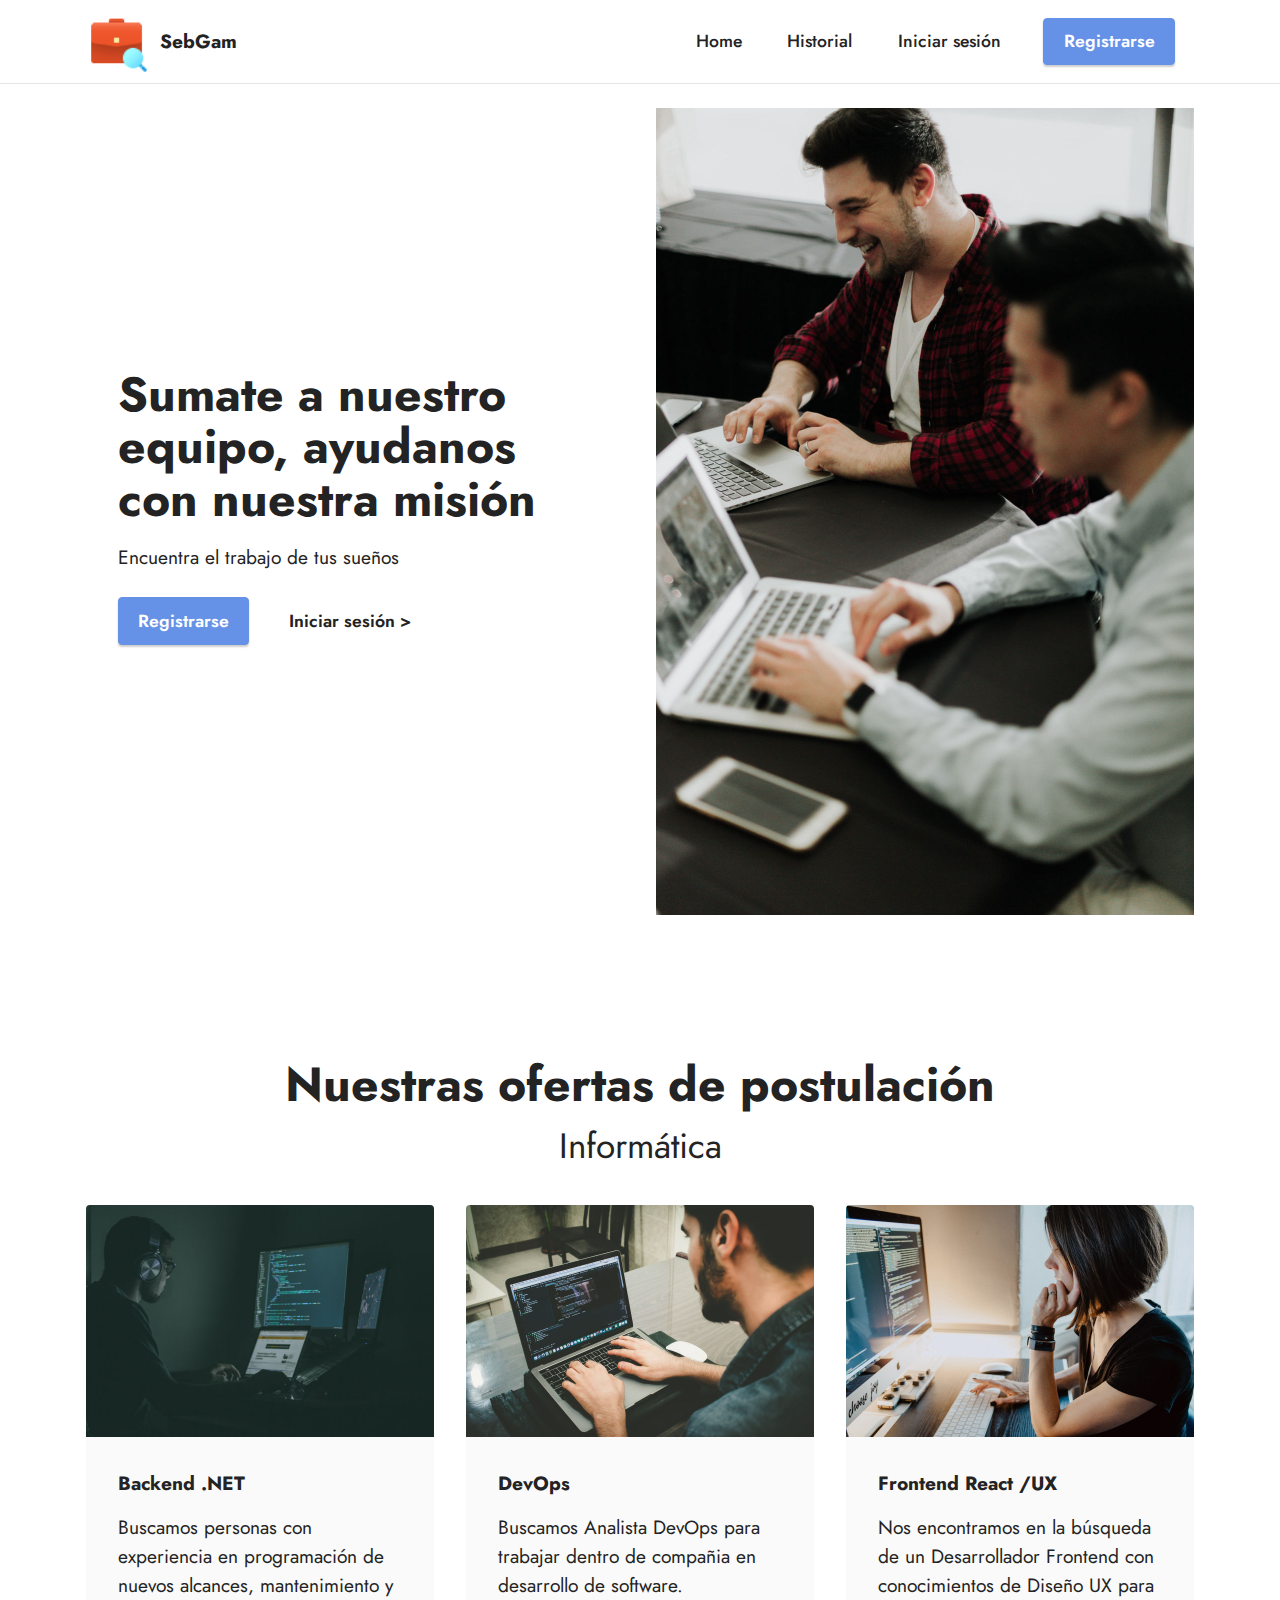
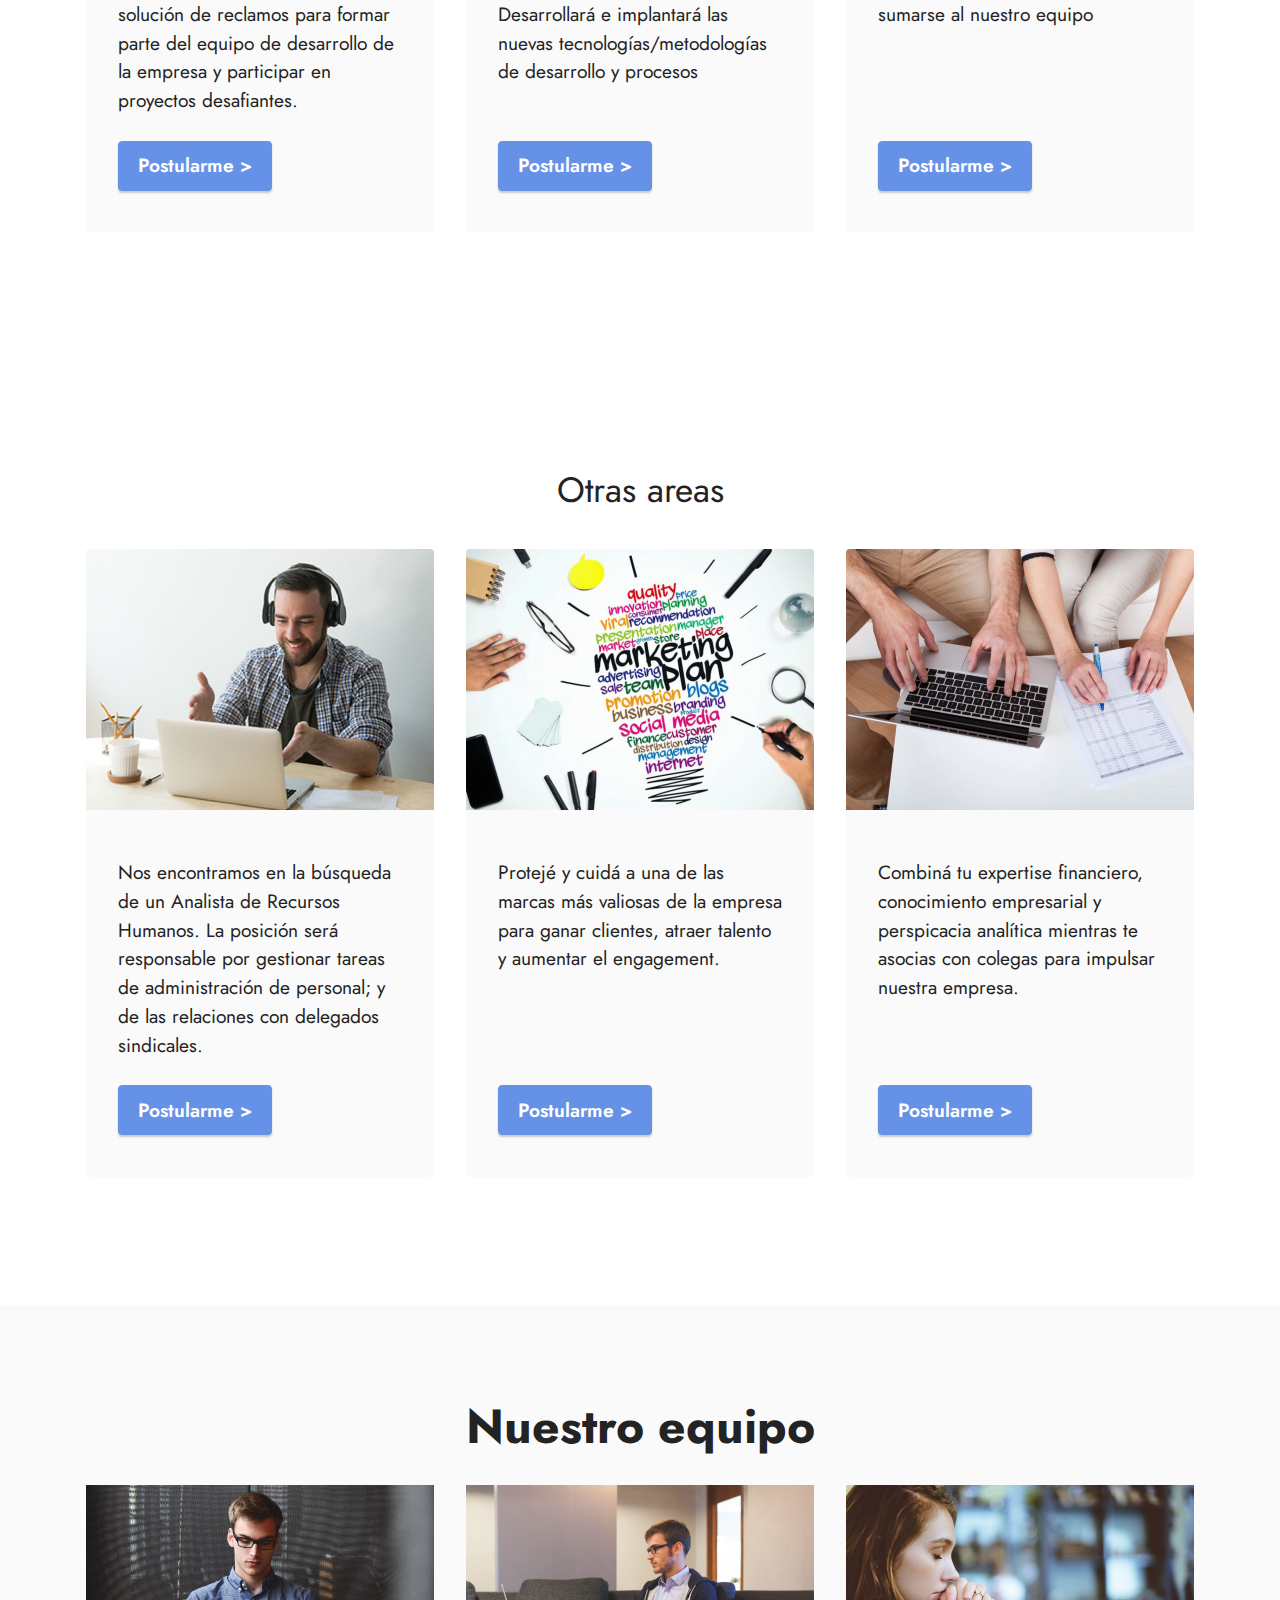
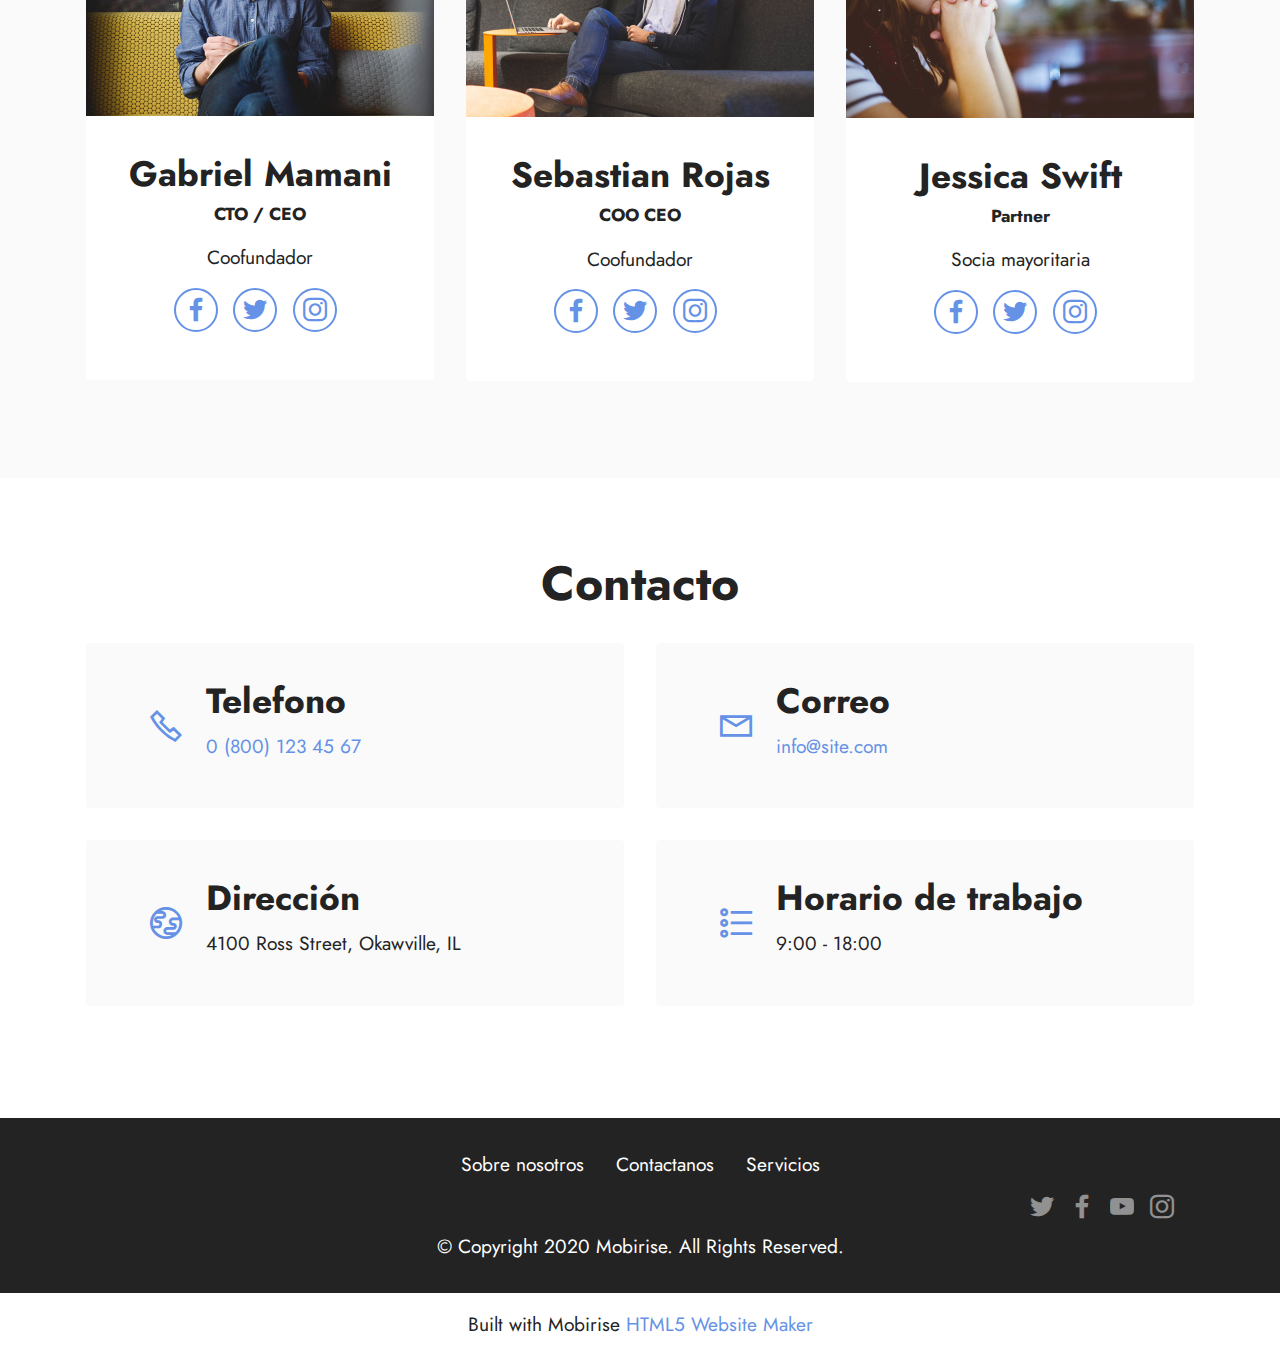
==== index.html @ 381cb48e "project finish" ====
<!DOCTYPE html>
<html>
  <head>
    <!-- Google tag (gtag.js) -->
    <script
      async
      src="https://www.googletagmanager.com/gtag/js?id=G-YE89L6E0DD"
    ></script>
    <script>
      window.dataLayer = window.dataLayer || [];
      function gtag() {
        dataLayer.push(arguments);
      }
      gtag("js", new Date());

      gtag("config", "G-YE89L6E0DD");
    </script>
    <!-- Site made with Mobirise Website Builder v5.6.13, https://mobirise.com -->
    <meta charset="UTF-8" />
    <meta http-equiv="X-UA-Compatible" content="IE=edge" />
    <meta name="generator" content="Mobirise v5.6.13, mobirise.com" />
    <meta name="twitter:card" content="summary_large_image" />
    <meta name="twitter:image:src" content="" />
    <meta property="og:image" content="" />
    <meta name="twitter:title" content="Home" />
    <meta
      name="viewport"
      content="width=device-width, initial-scale=1, minimum-scale=1"
    />
    <link
      rel="shortcut icon"
      href="assets/images/icons8-job-seeker-48-48x48.png"
      type="image/x-icon"
    />
    <meta name="description" content="" />

    <title>Home</title>
    <link
      rel="stylesheet"
      href="assets/web/assets/mobirise-icons2/mobirise2.css"
    />
    <link rel="stylesheet" href="assets/bootstrap/css/bootstrap.min.css" />
    <link rel="stylesheet" href="assets/bootstrap/css/bootstrap-grid.min.css" />
    <link
      rel="stylesheet"
      href="assets/bootstrap/css/bootstrap-reboot.min.css"
    />
    <link rel="stylesheet" href="assets/dropdown/css/style.css" />
    <link rel="stylesheet" href="assets/socicon/css/styles.css" />
    <link rel="stylesheet" href="assets/theme/css/style.css" />
    <link
      rel="preload"
      href="https://fonts.googleapis.com/css?family=Jost:100,200,300,400,500,600,700,800,900,100i,200i,300i,400i,500i,600i,700i,800i,900i&display=swap"
      as="style"
      onload="this.onload=null;this.rel='stylesheet'"
    />
    <noscript
      ><link
        rel="stylesheet"
        href="https://fonts.googleapis.com/css?family=Jost:100,200,300,400,500,600,700,800,900,100i,200i,300i,400i,500i,600i,700i,800i,900i&display=swap"
    /></noscript>
    <link
      rel="preload"
      as="style"
      href="assets/mobirise/css/mbr-additional.css"
    />
    <link
      rel="stylesheet"
      href="assets/mobirise/css/mbr-additional.css"
      type="text/css"
    />
  </head>
  <body>
    <section
      data-bs-version="5.1"
      class="menu cid-s48OLK6784"
      once="menu"
      id="menu1-h"
    >
      <nav class="navbar navbar-dropdown navbar-fixed-top navbar-expand-lg">
        <div class="container">
          <div class="navbar-brand">
            <span class="navbar-logo">
              <a href="index.html">
                <img
                  src="assets/images/icons8-job-seeker-48-48x48.png"
                  alt="Mobirise Website Builder"
                  style="height: 3.8rem"
                />
              </a>
            </span>
            <span class="navbar-caption-wrap"
              ><a class="navbar-caption text-black display-7" href="index.html"
                >SebGam</a
              ></span
            >
          </div>
          <button
            class="navbar-toggler"
            type="button"
            data-toggle="collapse"
            data-bs-toggle="collapse"
            data-target="#navbarSupportedContent"
            data-bs-target="#navbarSupportedContent"
            aria-controls="navbarNavAltMarkup"
            aria-expanded="false"
            aria-label="Toggle navigation"
          >
            <div class="hamburger">
              <span></span>
              <span></span>
              <span></span>
              <span></span>
            </div>
          </button>
          <div class="collapse navbar-collapse" id="navbarSupportedContent">
            <ul class="navbar-nav nav-dropdown" data-app-modern-menu="true">
              <li class="nav-item">
                <a
                  class="nav-link link text-black text-primary display-4"
                  href="index.html"
                  >Home</a
                >
              </li>
              <li class="nav-item">
                <a
                  class="nav-link link text-black text-primary display-4"
                  href="historial.html"
                  >Historial</a
                >
              </li>
              <li class="nav-item">
                <a
                  class="nav-link link text-black text-primary display-4"
                  href="inicio-sesion.html"
                  >Iniciar sesión</a
                >
              </li>
            </ul>

            <div class="navbar-buttons mbr-section-btn">
              <a class="btn btn-primary display-4" href="registro.html"
                >Registrarse</a
              >
            </div>
          </div>
        </div>
      </nav>
    </section>

    <section
      data-bs-version="5.1"
      class="header14 cid-tm3xPAvwXC mbr-fullscreen"
      id="header14-l"
    >
      <div class="container">
        <div class="row justify-content-center align-items-center">
          <div class="col-12 col-md-6 image-wrapper">
            <img
              src="assets/images/priscilla-du-preez-njirplnvra8-unsplash-1076x1614.jpg"
              alt="Mobirise Website Builder"
            />
          </div>
          <div class="col-12 col-md">
            <div class="text-wrapper">
              <h1 class="mbr-section-title mbr-fonts-style mb-3 display-2">
                <strong>Sumate a nuestro equipo,&nbsp;</strong
                ><strong>ayudanos con nuestra misión</strong>
              </h1>
              <p class="mbr-text mbr-fonts-style display-7">
                Encuentra el trabajo de tus sueños
              </p>
              <div class="mbr-section-btn mt-3">
                <a class="btn btn-primary display-4" href="registro.html"
                  >Registrarse</a
                >
                <a
                  class="btn btn-black-outline display-4"
                  href="inicio-sesion.html"
                  >Iniciar sesión &gt;</a
                >
              </div>
            </div>
          </div>
        </div>
      </div>
    </section>

    <section
      data-bs-version="5.1"
      class="features3 cid-tm3zuouBju"
      id="features3-m"
    >
      <div class="container">
        <div class="mbr-section-head">
          <h4
            class="mbr-section-title mbr-fonts-style align-center mb-0 display-2"
          >
            <strong>Nuestras ofertas de postulación</strong>
          </h4>
          <h5
            class="mbr-section-subtitle mbr-fonts-style align-center mb-0 mt-2 display-5"
          >
            Informática
          </h5>
        </div>
        <div class="row mt-4">
          <div class="item features-image сol-12 col-md-6 col-lg-4">
            <div class="item-wrapper">
              <div class="item-img">
                <img
                  src="assets/images/jefferson-santos-9socnyqmkzi-unsplash-696x464.jpg"
                  alt="Mobirise Website Builder"
                />
              </div>
              <div class="item-content">
                <h5 class="item-title mbr-fonts-style display-7">
                  <strong>Backend .NET</strong>
                </h5>

                <p class="mbr-text mbr-fonts-style mt-3 display-7">
                  Buscamos personas con experiencia en programación de nuevos
                  alcances, mantenimiento y solución de reclamos para formar
                  parte del equipo de desarrollo de la empresa y participar en
                  proyectos desafiantes.
                </p>
              </div>
              <div class="mbr-section-btn item-footer mt-2">
                <a
                  href="postulacion.html"
                  class="btn btn-primary item-btn display-7"
                  target="_blank"
                  >Postularme &gt;</a
                >
              </div>
            </div>
          </div>
          <div class="item features-image сol-12 col-md-6 col-lg-4">
            <div class="item-wrapper">
              <div class="item-img">
                <img
                  src="assets/images/danial-igdery-fchlyvr5gji-unsplash-696x464.jpg"
                  alt="Mobirise Website Builder"
                />
              </div>
              <div class="item-content">
                <h5 class="item-title mbr-fonts-style display-7">
                  <strong>DevOps</strong>
                </h5>

                <p class="mbr-text mbr-fonts-style mt-3 display-7">
                  Buscamos Analista DevOps para trabajar dentro de compañia en
                  desarrollo de software.<br />Desarrollará e implantará las
                  nuevas tecnologías/metodologías de desarrollo y procesos<br />
                </p>
              </div>
              <div class="mbr-section-btn item-footer mt-2">
                <a
                  href="postulacion.html"
                  class="btn btn-primary item-btn display-7"
                  target="_blank"
                  >Postularme &gt;</a
                >
              </div>
            </div>
          </div>
          <div class="item features-image сol-12 col-md-6 col-lg-4">
            <div class="item-wrapper">
              <div class="item-img">
                <img
                  src="assets/images/kelly-sikkema-yk0hpwwdj1i-unsplash-696x464.jpg"
                  alt="Mobirise Website Builder"
                />
              </div>
              <div class="item-content">
                <h5 class="item-title mbr-fonts-style display-7">
                  <strong>Frontend React /UX</strong>
                </h5>

                <p class="mbr-text mbr-fonts-style mt-3 display-7">
                  Nos encontramos en la búsqueda de un Desarrollador Frontend
                  con conocimientos de Diseño UX para sumarse al nuestro
                  equipo&nbsp;<br />
                </p>
              </div>
              <div class="mbr-section-btn item-footer mt-2">
                <a
                  href="postulacion.html"
                  class="btn btn-primary item-btn display-7"
                  target="_blank"
                  >Postularme &gt;</a
                >
              </div>
            </div>
          </div>
        </div>
      </div>
    </section>

    <section
      data-bs-version="5.1"
      class="features3 cid-tm3G116NpA"
      id="features3-n"
    >
      <div class="container">
        <div class="mbr-section-head">
          <h5
            class="mbr-section-subtitle mbr-fonts-style align-center mb-0 mt-2 display-5"
          >
            Otras areas
          </h5>
        </div>
        <div class="row mt-4">
          <div class="item features-image сol-12 col-md-6 col-lg-4">
            <div class="item-wrapper">
              <div class="item-img">
                <img
                  src="assets/images/mesa-de-trabajo-7-copia-100-696x522.jpg"
                  alt="Mobirise Website Builder"
                />
              </div>
              <div class="item-content">
                <p class="mbr-text mbr-fonts-style mt-3 display-7">
                  Nos encontramos en la búsqueda de un Analista de Recursos
                  Humanos. La posición será responsable por gestionar tareas de
                  administración de personal; y de las relaciones con delegados
                  sindicales.
                </p>
              </div>
              <div class="mbr-section-btn item-footer mt-2">
                <a
                  href="postulacion.html"
                  class="btn btn-primary item-btn display-7"
                  target="_blank"
                  >Postularme &gt;</a
                >
              </div>
            </div>
          </div>
          <div class="item features-image сol-12 col-md-6 col-lg-4">
            <div class="item-wrapper">
              <div class="item-img">
                <img
                  src="assets/images/marketing-plan-1-3-1-1-1-696x522.jpg"
                  alt="Mobirise Website Builder"
                />
              </div>
              <div class="item-content">
                <p class="mbr-text mbr-fonts-style mt-3 display-7">
                  Protejé y cuidá a una de las marcas más valiosas de la empresa
                  para ganar clientes, atraer talento y aumentar el engagement.
                </p>
              </div>
              <div class="mbr-section-btn item-footer mt-2">
                <a
                  href="postulacion.html"
                  class="btn btn-primary item-btn display-7"
                  target="_blank"
                  >Postularme &gt;</a
                >
              </div>
            </div>
          </div>
          <div class="item features-image сol-12 col-md-6 col-lg-4">
            <div class="item-wrapper">
              <div class="item-img">
                <img
                  src="assets/images/coupletaxes-43-1-696x522.jpg"
                  alt="Mobirise Website Builder"
                />
              </div>
              <div class="item-content">
                <p class="mbr-text mbr-fonts-style mt-3 display-7">
                  Combiná tu expertise financiero, conocimiento empresarial y
                  perspicacia analítica mientras te asocias con colegas para
                  impulsar nuestra empresa.<br />
                </p>
              </div>
              <div class="mbr-section-btn item-footer mt-2">
                <a
                  href="postulacion.html"
                  class="btn btn-primary item-btn display-7"
                  target="_blank"
                  >Postularme &gt;</a
                >
              </div>
            </div>
          </div>
        </div>
      </div>
    </section>

    <section data-bs-version="5.1" class="team1 cid-tm41ywphoD" id="team1-1d">
      <div class="container">
        <div class="row justify-content-center">
          <div class="col-12">
            <h3
              class="mbr-section-title mbr-fonts-style align-center mb-4 display-2"
            >
              <strong>Nuestro equipo</strong>
            </h3>
          </div>
          <div class="col-sm-6 col-lg-4">
            <div class="card-wrap">
              <div class="image-wrap">
                <img
                  src="assets/images/mbr-696x461.jpg"
                  alt="Mobirise Website Builder"
                />
              </div>
              <div class="content-wrap">
                <h5
                  class="mbr-section-title card-title mbr-fonts-style align-center m-0 display-5"
                >
                  <strong>Gabriel Mamani</strong>
                </h5>
                <h6
                  class="mbr-role mbr-fonts-style align-center mb-3 display-4"
                >
                  <strong>CTO / CEO</strong>
                </h6>
                <p class="card-text mbr-fonts-style align-center display-7">
                  Coofundador
                </p>
                <div class="social-row display-7">
                  <div class="soc-item">
                    <a
                      href="https://www.facebook.com/Mobirise/"
                      target="_blank"
                    >
                      <span
                        class="mbr-iconfont socicon socicon-facebook"
                      ></span>
                    </a>
                  </div>
                  <div class="soc-item">
                    <a href="https://twitter.com/mobirise" target="_blank">
                      <span class="mbr-iconfont socicon socicon-twitter"></span>
                    </a>
                  </div>
                  <div class="soc-item">
                    <a href="https://instagram.com/mobirise" target="_blank">
                      <span
                        class="mbr-iconfont socicon socicon-instagram"
                      ></span>
                    </a>
                  </div>
                </div>
              </div>
            </div>
          </div>

          <div class="col-sm-6 col-lg-4">
            <div class="card-wrap">
              <div class="image-wrap">
                <img
                  src="assets/images/mbr-696x464.jpg"
                  alt="Mobirise Website Builder"
                />
              </div>
              <div class="content-wrap">
                <h5
                  class="mbr-section-title card-title mbr-fonts-style align-center m-0 display-5"
                >
                  <strong>Sebastian Rojas</strong>
                </h5>
                <h6
                  class="mbr-role mbr-fonts-style align-center mb-3 display-4"
                >
                  <strong>COO CEO</strong>
                </h6>
                <p class="card-text mbr-fonts-style align-center display-7">
                  Coofundador
                </p>
                <div class="social-row display-7">
                  <div class="soc-item">
                    <a
                      href="https://www.facebook.com/Mobirise/"
                      target="_blank"
                    >
                      <span
                        class="mbr-iconfont socicon socicon-facebook"
                      ></span>
                    </a>
                  </div>
                  <div class="soc-item">
                    <a href="https://twitter.com/mobirise" target="_blank">
                      <span class="mbr-iconfont socicon socicon-twitter"></span>
                    </a>
                  </div>
                  <div class="soc-item">
                    <a href="https://instagram.com/mobirise" target="_blank">
                      <span
                        class="mbr-iconfont socicon socicon-instagram"
                      ></span>
                    </a>
                  </div>
                </div>
              </div>
            </div>
          </div>

          <div class="col-sm-6 col-lg-4">
            <div class="card-wrap">
              <div class="image-wrap">
                <img
                  src="assets/images/mbr-696x465.jpg"
                  alt="Mobirise Website Builder"
                />
              </div>
              <div class="content-wrap">
                <h5
                  class="mbr-section-title card-title mbr-fonts-style align-center m-0 display-5"
                >
                  <strong>Jessica Swift</strong>
                </h5>
                <h6
                  class="mbr-role mbr-fonts-style align-center mb-3 display-4"
                >
                  <strong>Partner</strong>
                </h6>
                <p class="card-text mbr-fonts-style align-center display-7">
                  Socia mayoritaria
                </p>
                <div class="social-row display-7">
                  <div class="soc-item">
                    <a
                      href="https://www.facebook.com/Mobirise/"
                      target="_blank"
                    >
                      <span
                        class="mbr-iconfont socicon socicon-facebook"
                      ></span>
                    </a>
                  </div>
                  <div class="soc-item">
                    <a href="https://twitter.com/mobirise" target="_blank">
                      <span class="mbr-iconfont socicon socicon-twitter"></span>
                    </a>
                  </div>
                  <div class="soc-item">
                    <a href="https://instagram.com/mobirise" target="_blank">
                      <span
                        class="mbr-iconfont socicon socicon-instagram"
                      ></span>
                    </a>
                  </div>
                </div>
              </div>
            </div>
          </div>
        </div>
      </div>
    </section>

    <section
      data-bs-version="5.1"
      class="contacts2 cid-tm41tAXv04"
      id="contacts2-1c"
    >
      <!---->

      <div class="container">
        <div class="mbr-section-head">
          <h3
            class="mbr-section-title mbr-fonts-style align-center mb-0 display-2"
          >
            <strong>Contacto</strong>
          </h3>
        </div>
        <div class="row justify-content-center mt-4">
          <div class="card col-12 col-md-6">
            <div class="card-wrapper">
              <div class="image-wrapper">
                <span class="mbr-iconfont mobi-mbri-phone mobi-mbri"></span>
              </div>
              <div class="text-wrapper">
                <h6 class="card-title mbr-fonts-style mb-1 display-5">
                  <strong>Telefono</strong>
                </h6>
                <p class="mbr-text mbr-fonts-style display-7">
                  <a href="tel:+12345678910" class="text-primary"
                    >0 (800) 123 45 67</a
                  >
                </p>
              </div>
            </div>
          </div>
          <div class="card col-12 col-md-6">
            <div class="card-wrapper">
              <div class="image-wrapper">
                <span class="mbr-iconfont mobi-mbri-letter mobi-mbri"></span>
              </div>
              <div class="text-wrapper">
                <h6 class="card-title mbr-fonts-style mb-1 display-5">
                  <strong>Correo</strong>
                </h6>
                <p class="mbr-text mbr-fonts-style display-7">
                  <a href="mailto:info@site.com" class="text-primary"
                    >info@site.com</a
                  >
                </p>
              </div>
            </div>
          </div>
          <div class="card col-12 col-md-6">
            <div class="card-wrapper">
              <div class="image-wrapper">
                <span class="mbr-iconfont mobi-mbri-globe mobi-mbri"></span>
              </div>
              <div class="text-wrapper">
                <h6 class="card-title mbr-fonts-style mb-1 display-5">
                  <strong>Dirección</strong>
                </h6>
                <p class="mbr-text mbr-fonts-style display-7">
                  4100 Ross Street, Okawville, IL
                </p>
              </div>
            </div>
          </div>
          <div class="card col-12 col-md-6">
            <div class="card-wrapper">
              <div class="image-wrapper">
                <span
                  class="mbr-iconfont mobi-mbri-bulleted-list mobi-mbri"
                ></span>
              </div>
              <div class="text-wrapper">
                <h6 class="card-title mbr-fonts-style mb-1 display-5">
                  <strong>Horario de trabajo</strong>
                </h6>
                <p class="mbr-text mbr-fonts-style display-7">9:00 - 18:00</p>
              </div>
            </div>
          </div>
        </div>
      </div>
    </section>

    <section
      data-bs-version="5.1"
      class="footer3 cid-s48P1Icc8J"
      once="footers"
      id="footer3-i"
    >
      <div class="container">
        <div class="media-container-row align-center mbr-white">
          <div class="row row-links">
            <ul class="foot-menu">
              <li class="foot-menu-item mbr-fonts-style display-7">
                Sobre nosotros
              </li>
              <li class="foot-menu-item mbr-fonts-style display-7">
                Contactanos
              </li>
              <li class="foot-menu-item mbr-fonts-style display-7">
                Servicios
              </li>
            </ul>
          </div>
          <div class="row social-row">
            <div class="social-list align-right pb-2">
              <div class="soc-item">
                <a href="https://twitter.com/mobirise" target="_blank">
                  <span
                    class="socicon-twitter socicon mbr-iconfont mbr-iconfont-social"
                  ></span>
                </a>
              </div>
              <div class="soc-item">
                <a
                  href="https://www.facebook.com/pages/Mobirise/1616226671953247"
                  target="_blank"
                >
                  <span
                    class="socicon-facebook socicon mbr-iconfont mbr-iconfont-social"
                  ></span>
                </a>
              </div>
              <div class="soc-item">
                <a href="https://www.youtube.com/c/mobirise" target="_blank">
                  <span
                    class="socicon-youtube socicon mbr-iconfont mbr-iconfont-social"
                  ></span>
                </a>
              </div>
              <div class="soc-item">
                <a href="https://instagram.com/mobirise" target="_blank">
                  <span
                    class="mbr-iconfont mbr-iconfont-social socicon-instagram socicon"
                  ></span>
                </a>
              </div>
            </div>
          </div>
          <div class="row row-copirayt">
            <p
              class="mbr-text mb-0 mbr-fonts-style mbr-white align-center display-7"
            >
              © Copyright 2020 Mobirise. All Rights Reserved.
            </p>
          </div>
        </div>
      </div>
    </section>
    <section
      class="display-7"
      style="
        padding: 0;
        align-items: center;
        justify-content: center;
        flex-wrap: wrap;
        align-content: center;
        display: flex;
        position: relative;
        height: 4rem;
      "
    >
      <a
        href="https://mobiri.se/2899350"
        style="
          flex: 1 1;
          height: 4rem;
          position: absolute;
          width: 100%;
          z-index: 1;
        "
        ><img
          alt=""
          style="height: 4rem"
          src="[data-uri]"
      /></a>
      <p style="margin: 0; text-align: center" class="display-7">
        Built with Mobirise &#8204;
      </p>
      <a style="z-index: 1" href="https://mobirise.com/html-builder.html"
        >HTML5 Website Maker</a
      >
    </section>
    <script src="assets/bootstrap/js/bootstrap.bundle.min.js"></script>
    <script src="assets/smoothscroll/smooth-scroll.js"></script>
    <script src="assets/ytplayer/index.js"></script>
    <script src="assets/dropdown/js/navbar-dropdown.js"></script>
    <script src="assets/theme/js/script.js"></script>
  </body>
</html>
---- assets/web/assets/mobirise-icons2/mobirise2.css ----
@font-face {
  font-family: 'Moririse2';
  font-display: swap;
  src:  url('mobirise2.eot?f2bix4');
  src:  url('mobirise2.eot?f2bix4#iefix') format('embedded-opentype'),
    url('mobirise2.ttf?f2bix4') format('truetype'),
    url('mobirise2.woff?f2bix4') format('woff'),
    url('mobirise2.svg?f2bix4#mobirise2') format('svg');
  font-weight: normal;
  font-style: normal;
}

[class^="mobi-"], [class*=" mobi-"] {
  /* use !important to prevent issues with browser extensions that change fonts */
  font-family: 'Moririse2' !important;
  speak: none;
  font-style: normal;
  font-weight: normal;
  font-variant: normal;
  text-transform: none;
  line-height: 1;

  /* Better Font Rendering =========== */
  -webkit-font-smoothing: antialiased;
  -moz-osx-font-smoothing: grayscale;
}

.mobi-mbri-add-submenu:before {
  content: "\e900";
}
.mobi-mbri-alert:before {
  content: "\e901";
}
.mobi-mbri-align-center:before {
  content: "\e902";
}
.mobi-mbri-align-justify:before {
  content: "\e903";
}
.mobi-mbri-align-left:before {
  content: "\e904";
}
.mobi-mbri-align-right:before {
  content: "\e905";
}
.mobi-mbri-android:before {
  content: "\e906";
}
.mobi-mbri-apple:before {
  content: "\e907";
}
.mobi-mbri-arrow-down:before {
  content: "\e908";
}
.mobi-mbri-arrow-next:before {
  content: "\e909";
}
.mobi-mbri-arrow-prev:before {
  content: "\e90a";
}
.mobi-mbri-arrow-up:before {
  content: "\e90b";
}
.mobi-mbri-bold:before {
  content: "\e90c";
}
.mobi-mbri-bookmark:before {
  content: "\e90d";
}
.mobi-mbri-bootstrap:before {
  content: "\e90e";
}
.mobi-mbri-briefcase:before {
  content: "\e90f";
}
.mobi-mbri-browse:before {
  content: "\e910";
}
.mobi-mbri-bulleted-list:before {
  content: "\e911";
}
.mobi-mbri-calendar:before {
  content: "\e912";
}
.mobi-mbri-camera:before {
  content: "\e913";
}
.mobi-mbri-cart-add:before {
  content: "\e914";
}
.mobi-mbri-cart-full:before {
  content: "\e915";
}
.mobi-mbri-cash:before {
  content: "\e916";
}
.mobi-mbri-change-style:before {
  content: "\e917";
}
.mobi-mbri-chat:before {
  content: "\e918";
}
.mobi-mbri-clock:before {
  content: "\e919";
}
.mobi-mbri-close:before {
  content: "\e91a";
}
.mobi-mbri-cloud:before {
  content: "\e91b";
}
.mobi-mbri-code:before {
  content: "\e91c";
}
.mobi-mbri-contact-form:before {
  content: "\e91d";
}
.mobi-mbri-credit-card:before {
  content: "\e91e";
}
.mobi-mbri-cursor-click:before {
  content: "\e91f";
}
.mobi-mbri-cust-feedback:before {
  content: "\e920";
}
.mobi-mbri-database:before {
  content: "\e921";
}
.mobi-mbri-delivery:before {
  content: "\e922";
}
.mobi-mbri-desktop:before {
  content: "\e923";
}
.mobi-mbri-devices:before {
  content: "\e924";
}
.mobi-mbri-down:before {
  content: "\e925";
}
.mobi-mbri-download-2:before {
  content: "\e926";
}
.mobi-mbri-download:before {
  content: "\e927";
}
.mobi-mbri-drag-n-drop-2:before {
  content: "\e928";
}
.mobi-mbri-drag-n-drop:before {
  content: "\e929";
}
.mobi-mbri-edit-2:before {
  content: "\e92a";
}
.mobi-mbri-edit:before {
  content: "\e92b";
}
.mobi-mbri-error:before {
  content: "\e92c";
}
.mobi-mbri-extension:before {
  content: "\e92d";
}
.mobi-mbri-features:before {
  content: "\e92e";
}
.mobi-mbri-file:before {
  content: "\e92f";
}
.mobi-mbri-flag:before {
  content: "\e930";
}
.mobi-mbri-folder:before {
  content: "\e931";
}
.mobi-mbri-gift:before {
  content: "\e932";
}
.mobi-mbri-github:before {
  content: "\e933";
}
.mobi-mbri-globe-2:before {
  content: "\e934";
}
.mobi-mbri-globe:before {
  content: "\e935";
}
.mobi-mbri-growing-chart:before {
  content: "\e936";
}
.mobi-mbri-hearth:before {
  content: "\e937";
}
.mobi-mbri-help:before {
  content: "\e938";
}
.mobi-mbri-home:before {
  content: "\e939";
}
.mobi-mbri-hot-cup:before {
  content: "\e93a";
}
.mobi-mbri-idea:before {
  content: "\e93b";
}
.mobi-mbri-image-gallery:before {
  content: "\e93c";
}
.mobi-mbri-image-slider:before {
  content: "\e93d";
}
.mobi-mbri-info:before {
  content: "\e93e";
}
.mobi-mbri-italic:before {
  content: "\e93f";
}
.mobi-mbri-key:before {
  content: "\e940";
}
.mobi-mbri-laptop:before {
  content: "\e941";
}
.mobi-mbri-layers:before {
  content: "\e942";
}
.mobi-mbri-left-right:before {
  content: "\e943";
}
.mobi-mbri-left:before {
  content: "\e944";
}
.mobi-mbri-letter:before {
  content: "\e945";
}
.mobi-mbri-like:before {
  content: "\e946";
}
.mobi-mbri-link:before {
  content: "\e947";
}
.mobi-mbri-lock:before {
  content: "\e948";
}
.mobi-mbri-login:before {
  content: "\e949";
}
.mobi-mbri-logout:before {
  content: "\e94a";
}
.mobi-mbri-magic-stick:before {
  content: "\e94b";
}
.mobi-mbri-map-pin:before {
  content: "\e94c";
}
.mobi-mbri-menu:before {
  content: "\e94d";
}
.mobi-mbri-mobile-2:before {
  content: "\e94e";
}
.mobi-mbri-mobile-horizontal:before {
  content: "\e94f";
}
.mobi-mbri-mobile:before {
  content: "\e950";
}
.mobi-mbri-mobirise:before {
  content: "\e951";
}
.mobi-mbri-more-horizontal:before {
  content: "\e952";
}
.mobi-mbri-more-vertical:before {
  content: "\e953";
}
.mobi-mbri-music:before {
  content: "\e954";
}
.mobi-mbri-new-file:before {
  content: "\e955";
}
.mobi-mbri-numbered-list:before {
  content: "\e956";
}
.mobi-mbri-opened-folder:before {
  content: "\e957";
}
.mobi-mbri-pages:before {
  content: "\e958";
}
.mobi-mbri-paper-plane:before {
  content: "\e959";
}
.mobi-mbri-paperclip:before {
  content: "\e95a";
}
.mobi-mbri-phone:before {
  content: "\e95b";
}
.mobi-mbri-photo:before {
  content: "\e95c";
}
.mobi-mbri-photos:before {
  content: "\e95d";
}
.mobi-mbri-pin:before {
  content: "\e95e";
}
.mobi-mbri-play:before {
  content: "\e95f";
}
.mobi-mbri-plus:before {
  content: "\e960";
}
.mobi-mbri-preview:before {
  content: "\e961";
}
.mobi-mbri-print:before {
  content: "\e962";
}
.mobi-mbri-protect:before {
  content: "\e963";
}
.mobi-mbri-question:before {
  content: "\e964";
}
.mobi-mbri-quote-left:before {
  content: "\e965";
}
.mobi-mbri-quote-right:before {
  content: "\e966";
}
.mobi-mbri-redo:before {
  content: "\e967";
}
.mobi-mbri-refresh:before {
  content: "\e968";
}
.mobi-mbri-responsive-2:before {
  content: "\e969";
}
.mobi-mbri-responsive:before {
  content: "\e96a";
}
.mobi-mbri-right:before {
  content: "\e96b";
}
.mobi-mbri-rocket:before {
  content: "\e96c";
}
.mobi-mbri-sad-face:before {
  content: "\e96d";
}
.mobi-mbri-sale:before {
  content: "\e96e";
}
.mobi-mbri-save:before {
  content: "\e96f";
}
.mobi-mbri-search:before {
  content: "\e970";
}
.mobi-mbri-setting-2:before {
  content: "\e971";
}
.mobi-mbri-setting-3:before {
  content: "\e972";
}
.mobi-mbri-setting:before {
  content: "\e973";
}
.mobi-mbri-share:before {
  content: "\e974";
}
.mobi-mbri-shopping-bag:before {
  content: "\e975";
}
.mobi-mbri-shopping-basket:before {
  content: "\e976";
}
.mobi-mbri-shopping-cart:before {
  content: "\e977";
}
.mobi-mbri-sites:before {
  content: "\e978";
}
.mobi-mbri-smile-face:before {
  content: "\e979";
}
.mobi-mbri-speed:before {
  content: "\e97a";
}
.mobi-mbri-star:before {
  content: "\e97b";
}
.mobi-mbri-success:before {
  content: "\e97c";
}
.mobi-mbri-sun:before {
  content: "\e97d";
}
.mobi-mbri-sun2:before {
  content: "\e97e";
}
.mobi-mbri-tablet-vertical:before {
  content: "\e97f";
}
.mobi-mbri-tablet:before {
  content: "\e980";
}
.mobi-mbri-target:before {
  content: "\e981";
}
.mobi-mbri-timer:before {
  content: "\e982";
}
.mobi-mbri-to-ftp:before {
  content: "\e983";
}
.mobi-mbri-to-local-drive:before {
  content: "\e984";
}
.mobi-mbri-touch-swipe:before {
  content: "\e985";
}
.mobi-mbri-touch:before {
  content: "\e986";
}
.mobi-mbri-trash:before {
  content: "\e987";
}
.mobi-mbri-underline:before {
  content: "\e988";
}
.mobi-mbri-undo:before {
  content: "\e989";
}
.mobi-mbri-unlink:before {
  content: "\e98a";
}
.mobi-mbri-unlock:before {
  content: "\e98b";
}
.mobi-mbri-up-down:before {
  content: "\e98c";
}
.mobi-mbri-up:before {
  content: "\e98d";
}
.mobi-mbri-update:before {
  content: "\e98e";
}
.mobi-mbri-upload-2:before {
  content: "\e98f";
}
.mobi-mbri-upload:before {
  content: "\e990";
}
.mobi-mbri-user-2:before {
  content: "\e991";
}
.mobi-mbri-user:before {
  content: "\e992";
}
.mobi-mbri-users:before {
  content: "\e993";
}
.mobi-mbri-video-play:before {
  content: "\e994";
}
.mobi-mbri-video:before {
  content: "\e995";
}
.mobi-mbri-watch:before {
  content: "\e996";
}
.mobi-mbri-website-theme-2:before {
  content: "\e997";
}
.mobi-mbri-website-theme:before {
  content: "\e998";
}
.mobi-mbri-wifi:before {
  content: "\e999";
}
.mobi-mbri-windows:before {
  content: "\e99a";
}
.mobi-mbri-zoom-in:before {
  content: "\e99b";
}
.mobi-mbri-zoom-out:before {
  content: "\e99c";
}
---- assets/dropdown/css/style.css ----
.navbar-dropdown {
  left: 0;
  padding: 0;
  position: absolute;
  right: 0;
  top: 0;
  transition: all 0.45s ease;
  z-index: 1030;
  background: #282828; }
  .navbar-dropdown .navbar-logo {
    margin-right: 0.8rem;
    transition: margin 0.3s ease-in-out;
    vertical-align: middle; }
    .navbar-dropdown .navbar-logo img {
      height: 3.125rem;
      transition: all 0.3s ease-in-out; }
    .navbar-dropdown .navbar-logo.mbr-iconfont {
      font-size: 3.125rem;
      line-height: 3.125rem; }
  .navbar-dropdown .navbar-caption {
    font-weight: 700;
    white-space: normal;
    vertical-align: -4px;
    line-height: 3.125rem !important; }
    .navbar-dropdown .navbar-caption, .navbar-dropdown .navbar-caption:hover {
      color: inherit;
      text-decoration: none; }
  .navbar-dropdown .mbr-iconfont + .navbar-caption {
    vertical-align: -1px; }
  .navbar-dropdown.navbar-fixed-top {
    position: fixed; }
  .navbar-dropdown .navbar-brand span {
    vertical-align: -4px; }
  .navbar-dropdown.bg-color.transparent {
    background: none; }
  .navbar-dropdown.navbar-short .navbar-brand {
    padding: 0.625rem 0; }
    .navbar-dropdown.navbar-short .navbar-brand span {
      vertical-align: -1px; }
  .navbar-dropdown.navbar-short .navbar-caption {
    line-height: 2.375rem !important;
    vertical-align: -2px; }
  .navbar-dropdown.navbar-short .navbar-logo {
    margin-right: 0.5rem; }
    .navbar-dropdown.navbar-short .navbar-logo img {
      height: 2.375rem; }
    .navbar-dropdown.navbar-short .navbar-logo.mbr-iconfont {
      font-size: 2.375rem;
      line-height: 2.375rem; }
  .navbar-dropdown.navbar-short .mbr-table-cell {
    height: 3.625rem; }
  .navbar-dropdown .navbar-close {
    left: 0.6875rem;
    position: fixed;
    top: 0.75rem;
    z-index: 1000; }
  .navbar-dropdown .hamburger-icon {
    content: "";
    display: inline-block;
    vertical-align: middle;
    width: 16px;
    -webkit-box-shadow: 0 -6px 0 1px #282828,0 0 0 1px #282828,0 6px 0 1px #282828;
    -moz-box-shadow: 0 -6px 0 1px #282828,0 0 0 1px #282828,0 6px 0 1px #282828;
    box-shadow: 0 -6px 0 1px #282828,0 0 0 1px #282828,0 6px 0 1px #282828; }

.dropdown-menu .dropdown-toggle[data-toggle="dropdown-submenu"]::after {
  border-bottom: 0.35em solid transparent;
  border-left: 0.35em solid;
  border-right: 0;
  border-top: 0.35em solid transparent;
  margin-left: 0.3rem; }

.dropdown-menu .dropdown-item:focus {
  outline: 0; }

.nav-dropdown {
  font-size: 0.75rem;
  font-weight: 500;
  height: auto !important; }
  .nav-dropdown .nav-btn {
    padding-left: 1rem; }
  .nav-dropdown .link {
    margin: .667em 1.667em;
    font-weight: 500;
    padding: 0;
    transition: color .2s ease-in-out; }
    .nav-dropdown .link.dropdown-toggle {
      margin-right: 2.583em; }
      .nav-dropdown .link.dropdown-toggle::after {
        margin-left: .25rem;
        border-top: 0.35em solid;
        border-right: 0.35em solid transparent;
        border-left: 0.35em solid transparent;
        border-bottom: 0; }
      .nav-dropdown .link.dropdown-toggle[aria-expanded="true"] {
        margin: 0;
        padding: 0.667em 3.263em  0.667em 1.667em; }
  .nav-dropdown .link::after,
  .nav-dropdown .dropdown-item::after {
    color: inherit; }
  .nav-dropdown .btn {
    font-size: 0.75rem;
    font-weight: 700;
    letter-spacing: 0;
    margin-bottom: 0;
    padding-left: 1.25rem;
    padding-right: 1.25rem; }
  .nav-dropdown .dropdown-menu {
    border-radius: 0;
    border: 0;
    left: 0;
    margin: 0;
    padding-bottom: 1.25rem;
    padding-top: 1.25rem;
    position: relative; }
  .nav-dropdown .dropdown-submenu {
    margin-left: 0.125rem;
    top: 0; }
  .nav-dropdown .dropdown-item {
    font-weight: 500;
    line-height: 2;
    padding: 0.3846em 4.615em 0.3846em 1.5385em;
    position: relative;
    transition: color .2s ease-in-out, background-color .2s ease-in-out; }
    .nav-dropdown .dropdown-item::after {
      margin-top: -0.3077em;
      position: absolute;
      right: 1.1538em;
      top: 50%; }
    .nav-dropdown .dropdown-item:focus, .nav-dropdown .dropdown-item:hover {
      background: none; }

@media (max-width: 767px) {
  .nav-dropdown.navbar-toggleable-sm {
    bottom: 0;
    display: none;
    left: 0;
    overflow-x: hidden;
    position: fixed;
    top: 0;
    transform: translateX(-100%);
    -ms-transform: translateX(-100%);
    -webkit-transform: translateX(-100%);
    width: 18.75rem;
    z-index: 999; } }
.nav-dropdown.navbar-toggleable-xl {
  bottom: 0;
  display: none;
  left: 0;
  overflow-x: hidden;
  position: fixed;
  top: 0;
  transform: translateX(-100%);
  -ms-transform: translateX(-100%);
  -webkit-transform: translateX(-100%);
  width: 18.75rem;
  z-index: 999; }

.nav-dropdown-sm {
  display: block !important;
  overflow-x: hidden;
  overflow: auto;
  padding-top: 3.875rem; }
  .nav-dropdown-sm::after {
    content: "";
    display: block;
    height: 3rem;
    width: 100%; }
  .nav-dropdown-sm.collapse.in ~ .navbar-close {
    display: block !important; }
  .nav-dropdown-sm.collapsing, .nav-dropdown-sm.collapse.in {
    transform: translateX(0);
    -ms-transform: translateX(0);
    -webkit-transform: translateX(0);
    transition: all 0.25s ease-out;
    -webkit-transition: all 0.25s ease-out;
    background: #282828; }
  .nav-dropdown-sm.collapsing[aria-expanded="false"] {
    transform: translateX(-100%);
    -ms-transform: translateX(-100%);
    -webkit-transform: translateX(-100%); }
  .nav-dropdown-sm .nav-item {
    display: block;
    margin-left: 0 !important;
    padding-left: 0; }
  .nav-dropdown-sm .link,
  .nav-dropdown-sm .dropdown-item {
    border-top: 1px dotted rgba(255, 255, 255, 0.1);
    font-size: 0.8125rem;
    line-height: 1.6;
    margin: 0 !important;
    padding: 0.875rem 2.4rem 0.875rem 1.5625rem !important;
    position: relative;
    white-space: normal; }
    .nav-dropdown-sm .link:focus, .nav-dropdown-sm .link:hover,
    .nav-dropdown-sm .dropdown-item:focus,
    .nav-dropdown-sm .dropdown-item:hover {
      background: rgba(0, 0, 0, 0.2) !important;
      color: #c0a375; }
  .nav-dropdown-sm .nav-btn {
    position: relative;
    padding: 1.5625rem 1.5625rem 0 1.5625rem; }
    .nav-dropdown-sm .nav-btn::before {
      border-top: 1px dotted rgba(255, 255, 255, 0.1);
      content: "";
      left: 0;
      position: absolute;
      top: 0;
      width: 100%; }
    .nav-dropdown-sm .nav-btn + .nav-btn {
      padding-top: 0.625rem; }
      .nav-dropdown-sm .nav-btn + .nav-btn::before {
        display: none; }
  .nav-dropdown-sm .btn {
    padding: 0.625rem 0; }
  .nav-dropdown-sm .dropdown-toggle[data-toggle="dropdown-submenu"]::after {
    margin-left: .25rem;
    border-top: 0.35em solid;
    border-right: 0.35em solid transparent;
    border-left: 0.35em solid transparent;
    border-bottom: 0; }
  .nav-dropdown-sm .dropdown-toggle[data-toggle="dropdown-submenu"][aria-expanded="true"]::after {
    border-top: 0;
    border-right: 0.35em solid transparent;
    border-left: 0.35em solid transparent;
    border-bottom: 0.35em solid; }
  .nav-dropdown-sm .dropdown-menu {
    margin: 0;
    padding: 0;
    position: relative;
    top: 0;
    left: 0;
    width: 100%;
    border: 0;
    float: none;
    border-radius: 0;
    background: none; }
  .nav-dropdown-sm .dropdown-submenu {
    left: 100%;
    margin-left: 0.125rem;
    margin-top: -1.25rem;
    top: 0; }

.navbar-toggleable-sm .nav-dropdown .dropdown-menu {
  position: absolute; }

.navbar-toggleable-sm .nav-dropdown .dropdown-submenu {
  left: 100%;
  margin-left: 0.125rem;
  margin-top: -1.25rem;
  top: 0; }

.navbar-toggleable-sm.opened .nav-dropdown .dropdown-menu {
  position: relative; }

.navbar-toggleable-sm.opened .nav-dropdown .dropdown-submenu {
  left: 0;
  margin-left: 00rem;
  margin-top: 0rem;
  top: 0; }

.is-builder .nav-dropdown.collapsing {
  transition: none !important; }
---- assets/socicon/css/styles.css ----
@charset "UTF-8";

@font-face {
  font-family: 'Socicon';
  src:  url('../fonts/socicon.eot');
  src:  url('../fonts/socicon.eot?#iefix') format('embedded-opentype'),
    url('../fonts/socicon.woff2') format('woff2'),
    url('../fonts/socicon.ttf') format('truetype'),
    url('../fonts/socicon.woff') format('woff'),
    url('../fonts/socicon.svg#socicon') format('svg');
  font-weight: normal;
  font-style: normal;
  font-display: swap;
}

[data-icon]:before {
  font-family: "socicon" !important;
  content: attr(data-icon);
  font-style: normal !important;
  font-weight: normal !important;
  font-variant: normal !important;
  text-transform: none !important;
  speak: none;
  line-height: 1;
  -webkit-font-smoothing: antialiased;
  -moz-osx-font-smoothing: grayscale;
}

[class^="socicon-"], [class*=" socicon-"] {
  /* use !important to prevent issues with browser extensions that change fonts */
  font-family: 'Socicon' !important;
  speak: none;
  font-style: normal;
  font-weight: normal;
  font-variant: normal;
  text-transform: none;
  line-height: 1;

  /* Better Font Rendering =========== */
  -webkit-font-smoothing: antialiased;
  -moz-osx-font-smoothing: grayscale;
}

.socicon-eitaa:before {
  content: "\e97c";
}
.socicon-soroush:before {
  content: "\e97d";
}
.socicon-bale:before {
  content: "\e97e";
}
.socicon-zazzle:before {
  content: "\e97b";
}
.socicon-society6:before {
  content: "\e97a";
}
.socicon-redbubble:before {
  content: "\e979";
}
.socicon-avvo:before {
  content: "\e978";
}
.socicon-stitcher:before {
  content: "\e977";
}
.socicon-googlehangouts:before {
  content: "\e974";
}
.socicon-dlive:before {
  content: "\e975";
}
.socicon-vsco:before {
  content: "\e976";
}
.socicon-flipboard:before {
  content: "\e973";
}
.socicon-ubuntu:before {
  content: "\e958";
}
.socicon-artstation:before {
  content: "\e959";
}
.socicon-invision:before {
  content: "\e95a";
}
.socicon-torial:before {
  content: "\e95b";
}
.socicon-collectorz:before {
  content: "\e95c";
}
.socicon-seenthis:before {
  content: "\e95d";
}
.socicon-googleplaymusic:before {
  content: "\e95e";
}
.socicon-debian:before {
  content: "\e95f";
}
.socicon-filmfreeway:before {
  content: "\e960";
}
.socicon-gnome:before {
  content: "\e961";
}
.socicon-itchio:before {
  content: "\e962";
}
.socicon-jamendo:before {
  content: "\e963";
}
.socicon-mix:before {
  content: "\e964";
}
.socicon-sharepoint:before {
  content: "\e965";
}
.socicon-tinder:before {
  content: "\e966";
}
.socicon-windguru:before {
  content: "\e967";
}
.socicon-cdbaby:before {
  content: "\e968";
}
.socicon-elementaryos:before {
  content: "\e969";
}
.socicon-stage32:before {
  content: "\e96a";
}
.socicon-tiktok:before {
  content: "\e96b";
}
.socicon-gitter:before {
  content: "\e96c";
}
.socicon-letterboxd:before {
  content: "\e96d";
}
.socicon-threema:before {
  content: "\e96e";
}
.socicon-splice:before {
  content: "\e96f";
}
.socicon-metapop:before {
  content: "\e970";
}
.socicon-naver:before {
  content: "\e971";
}
.socicon-remote:before {
  content: "\e972";
}
.socicon-internet:before {
  content: "\e957";
}
.socicon-moddb:before {
  content: "\e94b";
}
.socicon-indiedb:before {
  content: "\e94c";
}
.socicon-traxsource:before {
  content: "\e94d";
}
.socicon-gamefor:before {
  content: "\e94e";
}
.socicon-pixiv:before {
  content: "\e94f";
}
.socicon-myanimelist:before {
  content: "\e950";
}
.socicon-blackberry:before {
  content: "\e951";
}
.socicon-wickr:before {
  content: "\e952";
}
.socicon-spip:before {
  content: "\e953";
}
.socicon-napster:before {
  content: "\e954";
}
.socicon-beatport:before {
  content: "\e955";
}
.socicon-hackerone:before {
  content: "\e956";
}
.socicon-hackernews:before {
  content: "\e946";
}
.socicon-smashwords:before {
  content: "\e947";
}
.socicon-kobo:before {
  content: "\e948";
}
.socicon-bookbub:before {
  content: "\e949";
}
.socicon-mailru:before {
  content: "\e94a";
}
.socicon-gitlab:before {
  content: "\e945";
}
.socicon-instructables:before {
  content: "\e944";
}
.socicon-portfolio:before {
  content: "\e943";
}
.socicon-codered:before {
  content: "\e940";
}
.socicon-origin:before {
  content: "\e941";
}
.socicon-nextdoor:before {
  content: "\e942";
}
.socicon-udemy:before {
  content: "\e93f";
}
.socicon-livemaster:before {
  content: "\e93e";
}
.socicon-crunchbase:before {
  content: "\e93b";
}
.socicon-homefy:before {
  content: "\e93c";
}
.socicon-calendly:before {
  content: "\e93d";
}
.socicon-realtor:before {
  content: "\e90f";
}
.socicon-tidal:before {
  content: "\e910";
}
.socicon-qobuz:before {
  content: "\e911";
}
.socicon-natgeo:before {
  content: "\e912";
}
.socicon-mastodon:before {
  content: "\e913";
}
.socicon-unsplash:before {
  content: "\e914";
}
.socicon-homeadvisor:before {
  content: "\e915";
}
.socicon-angieslist:before {
  content: "\e916";
}
.socicon-codepen:before {
  content: "\e917";
}
.socicon-slack:before {
  content: "\e918";
}
.socicon-openaigym:before {
  content: "\e919";
}
.socicon-logmein:before {
  content: "\e91a";
}
.socicon-fiverr:before {
  content: "\e91b";
}
.socicon-gotomeeting:before {
  content: "\e91c";
}
.socicon-aliexpress:before {
  content: "\e91d";
}
.socicon-guru:before {
  content: "\e91e";
}
.socicon-appstore:before {
  content: "\e91f";
}
.socicon-homes:before {
  content: "\e920";
}
.socicon-zoom:before {
  content: "\e921";
}
.socicon-alibaba:before {
  content: "\e922";
}
.socicon-craigslist:before {
  content: "\e923";
}
.socicon-wix:before {
  content: "\e924";
}
.socicon-redfin:before {
  content: "\e925";
}
.socicon-googlecalendar:before {
  content: "\e926";
}
.socicon-shopify:before {
  content: "\e927";
}
.socicon-freelancer:before {
  content: "\e928";
}
.socicon-seedrs:before {
  content: "\e929";
}
.socicon-bing:before {
  content: "\e92a";
}
.socicon-doodle:before {
  content: "\e92b";
}
.socicon-bonanza:before {
  content: "\e92c";
}
.socicon-squarespace:before {
  content: "\e92d";
}
.socicon-toptal:before {
  content: "\e92e";
}
.socicon-gust:before {
  content: "\e92f";
}
.socicon-ask:before {
  content: "\e930";
}
.socicon-trulia:before {
  content: "\e931";
}
.socicon-loomly:before {
  content: "\e932";
}
.socicon-ghost:before {
  content: "\e933";
}
.socicon-upwork:before {
  content: "\e934";
}
.socicon-fundable:before {
  content: "\e935";
}
.socicon-booking:before {
  content: "\e936";
}
.socicon-googlemaps:before {
  content: "\e937";
}
.socicon-zillow:before {
  content: "\e938";
}
.socicon-niconico:before {
  content: "\e939";
}
.socicon-toneden:before {
  content: "\e93a";
}
.socicon-augment:before {
  content: "\e908";
}
.socicon-bitbucket:before {
  content: "\e909";
}
.socicon-fyuse:before {
  content: "\e90a";
}
.socicon-yt-gaming:before {
  content: "\e90b";
}
.socicon-sketchfab:before {
  content: "\e90c";
}
.socicon-mobcrush:before {
  content: "\e90d";
}
.socicon-microsoft:before {
  content: "\e90e";
}
.socicon-pandora:before {
  content: "\e907";
}
.socicon-messenger:before {
  content: "\e906";
}
.socicon-gamewisp:before {
  content: "\e905";
}
.socicon-bloglovin:before {
  content: "\e904";
}
.socicon-tunein:before {
  content: "\e903";
}
.socicon-gamejolt:before {
  content: "\e901";
}
.socicon-trello:before {
  content: "\e902";
}
.socicon-spreadshirt:before {
  content: "\e900";
}
.socicon-500px:before {
  content: "\e000";
}
.socicon-8tracks:before {
  content: "\e001";
}
.socicon-airbnb:before {
  content: "\e002";
}
.socicon-alliance:before {
  content: "\e003";
}
.socicon-amazon:before {
  content: "\e004";
}
.socicon-amplement:before {
  content: "\e005";
}
.socicon-android:before {
  content: "\e006";
}
.socicon-angellist:before {
  content: "\e007";
}
.socicon-apple:before {
  content: "\e008";
}
.socicon-appnet:before {
  content: "\e009";
}
.socicon-baidu:before {
  content: "\e00a";
}
.socicon-bandcamp:before {
  content: "\e00b";
}
.socicon-battlenet:before {
  content: "\e00c";
}
.socicon-mixer:before {
  content: "\e00d";
}
.socicon-bebee:before {
  content: "\e00e";
}
.socicon-bebo:before {
  content: "\e00f";
}
.socicon-behance:before {
  content: "\e010";
}
.socicon-blizzard:before {
  content: "\e011";
}
.socicon-blogger:before {
  content: "\e012";
}
.socicon-buffer:before {
  content: "\e013";
}
.socicon-chrome:before {
  content: "\e014";
}
.socicon-coderwall:before {
  content: "\e015";
}
.socicon-curse:before {
  content: "\e016";
}
.socicon-dailymotion:before {
  content: "\e017";
}
.socicon-deezer:before {
  content: "\e018";
}
.socicon-delicious:before {
  content: "\e019";
}
.socicon-deviantart:before {
  content: "\e01a";
}
.socicon-diablo:before {
  content: "\e01b";
}
.socicon-digg:before {
  content: "\e01c";
}
.socicon-discord:before {
  content: "\e01d";
}
.socicon-disqus:before {
  content: "\e01e";
}
.socicon-douban:before {
  content: "\e01f";
}
.socicon-draugiem:before {
  content: "\e020";
}
.socicon-dribbble:before {
  content: "\e021";
}
.socicon-drupal:before {
  content: "\e022";
}
.socicon-ebay:before {
  content: "\e023";
}
.socicon-ello:before {
  content: "\e024";
}
.socicon-endomodo:before {
  content: "\e025";
}
.socicon-envato:before {
  content: "\e026";
}
.socicon-etsy:before {
  content: "\e027";
}
.socicon-facebook:before {
  content: "\e028";
}
.socicon-feedburner:before {
  content: "\e029";
}
.socicon-filmweb:before {
  content: "\e02a";
}
.socicon-firefox:before {
  content: "\e02b";
}
.socicon-flattr:before {
  content: "\e02c";
}
.socicon-flickr:before {
  content: "\e02d";
}
.socicon-formulr:before {
  content: "\e02e";
}
.socicon-forrst:before {
  content: "\e02f";
}
.socicon-foursquare:before {
  content: "\e030";
}
.socicon-friendfeed:before {
  content: "\e031";
}
.socicon-github:before {
  content: "\e032";
}
.socicon-goodreads:before {
  content: "\e033";
}
.socicon-google:before {
  content: "\e034";
}
.socicon-googlescholar:before {
  content: "\e035";
}
.socicon-googlegroups:before {
  content: "\e036";
}
.socicon-googlephotos:before {
  content: "\e037";
}
.socicon-googleplus:before {
  content: "\e038";
}
.socicon-grooveshark:before {
  content: "\e039";
}
.socicon-hackerrank:before {
  content: "\e03a";
}
.socicon-hearthstone:before {
  content: "\e03b";
}
.socicon-hellocoton:before {
  content: "\e03c";
}
.socicon-heroes:before {
  content: "\e03d";
}
.socicon-smashcast:before {
  content: "\e03e";
}
.socicon-horde:before {
  content: "\e03f";
}
.socicon-houzz:before {
  content: "\e040";
}
.socicon-icq:before {
  content: "\e041";
}
.socicon-identica:before {
  content: "\e042";
}
.socicon-imdb:before {
  content: "\e043";
}
.socicon-instagram:before {
  content: "\e044";
}
.socicon-issuu:before {
  content: "\e045";
}
.socicon-istock:before {
  content: "\e046";
}
.socicon-itunes:before {
  content: "\e047";
}
.socicon-keybase:before {
  content: "\e048";
}
.socicon-lanyrd:before {
  content: "\e049";
}
.socicon-lastfm:before {
  content: "\e04a";
}
.socicon-line:before {
  content: "\e04b";
}
.socicon-linkedin:before {
  content: "\e04c";
}
.socicon-livejournal:before {
  content: "\e04d";
}
.socicon-lyft:before {
  content: "\e04e";
}
.socicon-macos:before {
  content: "\e04f";
}
.socicon-mail:before {
  content: "\e050";
}
.socicon-medium:before {
  content: "\e051";
}
.socicon-meetup:before {
  content: "\e052";
}
.socicon-mixcloud:before {
  content: "\e053";
}
.socicon-modelmayhem:before {
  content: "\e054";
}
.socicon-mumble:before {
  content: "\e055";
}
.socicon-myspace:before {
  content: "\e056";
}
.socicon-newsvine:before {
  content: "\e057";
}
.socicon-nintendo:before {
  content: "\e058";
}
.socicon-npm:before {
  content: "\e059";
}
.socicon-odnoklassniki:before {
  content: "\e05a";
}
.socicon-openid:before {
  content: "\e05b";
}
.socicon-opera:before {
  content: "\e05c";
}
.socicon-outlook:before {
  content: "\e05d";
}
.socicon-overwatch:before {
  content: "\e05e";
}
.socicon-patreon:before {
  content: "\e05f";
}
.socicon-paypal:before {
  content: "\e060";
}
.socicon-periscope:before {
  content: "\e061";
}
.socicon-persona:before {
  content: "\e062";
}
.socicon-pinterest:before {
  content: "\e063";
}
.socicon-play:before {
  content: "\e064";
}
.socicon-player:before {
  content: "\e065";
}
.socicon-playstation:before {
  content: "\e066";
}
.socicon-pocket:before {
  content: "\e067";
}
.socicon-qq:before {
  content: "\e068";
}
.socicon-quora:before {
  content: "\e069";
}
.socicon-raidcall:before {
  content: "\e06a";
}
.socicon-ravelry:before {
  content: "\e06b";
}
.socicon-reddit:before {
  content: "\e06c";
}
.socicon-renren:before {
  content: "\e06d";
}
.socicon-researchgate:before {
  content: "\e06e";
}
.socicon-residentadvisor:before {
  content: "\e06f";
}
.socicon-reverbnation:before {
  content: "\e070";
}
.socicon-rss:before {
  content: "\e071";
}
.socicon-sharethis:before {
  content: "\e072";
}
.socicon-skype:before {
  content: "\e073";
}
.socicon-slideshare:before {
  content: "\e074";
}
.socicon-smugmug:before {
  content: "\e075";
}
.socicon-snapchat:before {
  content: "\e076";
}
.socicon-songkick:before {
  content: "\e077";
}
.socicon-soundcloud:before {
  content: "\e078";
}
.socicon-spotify:before {
  content: "\e079";
}
.socicon-stackexchange:before {
  content: "\e07a";
}
.socicon-stackoverflow:before {
  content: "\e07b";
}
.socicon-starcraft:before {
  content: "\e07c";
}
.socicon-stayfriends:before {
  content: "\e07d";
}
.socicon-steam:before {
  content: "\e07e";
}
.socicon-storehouse:before {
  content: "\e07f";
}
.socicon-strava:before {
  content: "\e080";
}
.socicon-streamjar:before {
  content: "\e081";
}
.socicon-stumbleupon:before {
  content: "\e082";
}
.socicon-swarm:before {
  content: "\e083";
}
.socicon-teamspeak:before {
  content: "\e084";
}
.socicon-teamviewer:before {
  content: "\e085";
}
.socicon-technorati:before {
  content: "\e086";
}
.socicon-telegram:before {
  content: "\e087";
}
.socicon-tripadvisor:before {
  content: "\e088";
}
.socicon-tripit:before {
  content: "\e089";
}
.socicon-triplej:before {
  content: "\e08a";
}
.socicon-tumblr:before {
  content: "\e08b";
}
.socicon-twitch:before {
  content: "\e08c";
}
.socicon-twitter:before {
  content: "\e08d";
}
.socicon-uber:before {
  content: "\e08e";
}
.socicon-ventrilo:before {
  content: "\e08f";
}
.socicon-viadeo:before {
  content: "\e090";
}
.socicon-viber:before {
  content: "\e091";
}
.socicon-viewbug:before {
  content: "\e092";
}
.socicon-vimeo:before {
  content: "\e093";
}
.socicon-vine:before {
  content: "\e094";
}
.socicon-vkontakte:before {
  content: "\e095";
}
.socicon-warcraft:before {
  content: "\e096";
}
.socicon-wechat:before {
  content: "\e097";
}
.socicon-weibo:before {
  content: "\e098";
}
.socicon-whatsapp:before {
  content: "\e099";
}
.socicon-wikipedia:before {
  content: "\e09a";
}
.socicon-windows:before {
  content: "\e09b";
}
.socicon-wordpress:before {
  content: "\e09c";
}
.socicon-wykop:before {
  content: "\e09d";
}
.socicon-xbox:before {
  content: "\e09e";
}
.socicon-xing:before {
  content: "\e09f";
}
.socicon-yahoo:before {
  content: "\e0a0";
}
.socicon-yammer:before {
  content: "\e0a1";
}
.socicon-yandex:before {
  content: "\e0a2";
}
.socicon-yelp:before {
  content: "\e0a3";
}
.socicon-younow:before {
  content: "\e0a4";
}
.socicon-youtube:before {
  content: "\e0a5";
}
.socicon-zapier:before {
  content: "\e0a6";
}
.socicon-zerply:before {
  content: "\e0a7";
}
.socicon-zomato:before {
  content: "\e0a8";
}
.socicon-zynga:before {
  content: "\e0a9";
}
---- assets/theme/css/style.css ----
@charset "UTF-8";
section {
  background-color: #ffffff;
}

body {
  font-style: normal;
  line-height: 1.5;
  font-weight: 400;
  color: #232323;
  position: relative;
}

button {
  background-color: transparent;
  border-color: transparent;
}

section,
.container,
.container-fluid {
  position: relative;
  word-wrap: break-word;
}

a.mbr-iconfont:hover {
  text-decoration: none;
}

.article .lead p,
.article .lead ul,
.article .lead ol,
.article .lead pre,
.article .lead blockquote {
  margin-bottom: 0;
}

a {
  font-style: normal;
  font-weight: 400;
  cursor: pointer;
}
a, a:hover {
  text-decoration: none;
}

.mbr-section-title {
  font-style: normal;
  line-height: 1.3;
}

.mbr-section-subtitle {
  line-height: 1.3;
}

.mbr-text {
  font-style: normal;
  line-height: 1.7;
}

h1,
h2,
h3,
h4,
h5,
h6,
.display-1,
.display-2,
.display-4,
.display-5,
.display-7,
span,
p,
a {
  line-height: 1;
  word-break: break-word;
  word-wrap: break-word;
  font-weight: 400;
}

b,
strong {
  font-weight: bold;
}

input:-webkit-autofill, input:-webkit-autofill:hover, input:-webkit-autofill:focus, input:-webkit-autofill:active {
  transition-delay: 9999s;
  -webkit-transition-property: background-color, color;
  transition-property: background-color, color;
}

textarea[type=hidden] {
  display: none;
}

section {
  background-position: 50% 50%;
  background-repeat: no-repeat;
  background-size: cover;
}
section .mbr-background-video,
section .mbr-background-video-preview {
  position: absolute;
  bottom: 0;
  left: 0;
  right: 0;
  top: 0;
}

.hidden {
  visibility: hidden;
}

.mbr-z-index20 {
  z-index: 20;
}

/*! Base colors */
.mbr-white {
  color: #ffffff;
}

.mbr-black {
  color: #111111;
}

.mbr-bg-white {
  background-color: #ffffff;
}

.mbr-bg-black {
  background-color: #000000;
}

/*! Text-aligns */
.align-left {
  text-align: left;
}

.align-center {
  text-align: center;
}

.align-right {
  text-align: right;
}

/*! Font-weight  */
.mbr-light {
  font-weight: 300;
}

.mbr-regular {
  font-weight: 400;
}

.mbr-semibold {
  font-weight: 500;
}

.mbr-bold {
  font-weight: 700;
}

/*! Media  */
.media-content {
  flex-basis: 100%;
}

.media-container-row {
  display: flex;
  flex-direction: row;
  flex-wrap: wrap;
  justify-content: center;
  align-content: center;
  align-items: start;
}
.media-container-row .media-size-item {
  width: 400px;
}

.media-container-column {
  display: flex;
  flex-direction: column;
  flex-wrap: wrap;
  justify-content: center;
  align-content: center;
  align-items: stretch;
}
.media-container-column > * {
  width: 100%;
}

@media (min-width: 992px) {
  .media-container-row {
    flex-wrap: nowrap;
  }
}
figure {
  margin-bottom: 0;
  overflow: hidden;
}

figure[mbr-media-size] {
  transition: width 0.1s;
}

img,
iframe {
  display: block;
  width: 100%;
}

.card {
  background-color: transparent;
  border: none;
}

.card-box {
  width: 100%;
}

.card-img {
  text-align: center;
  flex-shrink: 0;
  -webkit-flex-shrink: 0;
}

.media {
  max-width: 100%;
  margin: 0 auto;
}

.mbr-figure {
  align-self: center;
}

.media-container > div {
  max-width: 100%;
}

.mbr-figure img,
.card-img img {
  width: 100%;
}

@media (max-width: 991px) {
  .media-size-item {
    width: auto !important;
  }

  .media {
    width: auto;
  }

  .mbr-figure {
    width: 100% !important;
  }
}
/*! Buttons */
.mbr-section-btn {
  margin-left: -0.6rem;
  margin-right: -0.6rem;
  font-size: 0;
}

.btn {
  font-weight: 600;
  border-width: 1px;
  font-style: normal;
  margin: 0.6rem 0.6rem;
  white-space: normal;
  transition: all 0.2s ease-in-out;
  display: inline-flex;
  align-items: center;
  justify-content: center;
  word-break: break-word;
}

.btn-sm {
  font-weight: 600;
  letter-spacing: 0px;
  transition: all 0.3s ease-in-out;
}

.btn-md {
  font-weight: 600;
  letter-spacing: 0px;
  transition: all 0.3s ease-in-out;
}

.btn-lg {
  font-weight: 600;
  letter-spacing: 0px;
  transition: all 0.3s ease-in-out;
}

.btn-form {
  margin: 0;
}
.btn-form:hover {
  cursor: pointer;
}

nav .mbr-section-btn {
  margin-left: 0rem;
  margin-right: 0rem;
}

/*! Btn icon margin */
.btn .mbr-iconfont,
.btn.btn-sm .mbr-iconfont {
  order: 1;
  cursor: pointer;
  margin-left: 0.5rem;
  vertical-align: sub;
}

.btn.btn-md .mbr-iconfont,
.btn.btn-md .mbr-iconfont {
  margin-left: 0.8rem;
}

.mbr-regular {
  font-weight: 400;
}

.mbr-semibold {
  font-weight: 500;
}

.mbr-bold {
  font-weight: 700;
}

[type=submit] {
  -webkit-appearance: none;
}

/*! Full-screen */
.mbr-fullscreen .mbr-overlay {
  min-height: 100vh;
}

.mbr-fullscreen {
  display: flex;
  display: -moz-flex;
  display: -ms-flex;
  display: -o-flex;
  align-items: center;
  min-height: 100vh;
  padding-top: 3rem;
  padding-bottom: 3rem;
}

/*! Map */
.map {
  height: 25rem;
  position: relative;
}
.map iframe {
  width: 100%;
  height: 100%;
}

/*! Scroll to top arrow */
.mbr-arrow-up {
  bottom: 25px;
  right: 90px;
  position: fixed;
  text-align: right;
  z-index: 5000;
  color: #ffffff;
  font-size: 22px;
}

.mbr-arrow-up a {
  background: rgba(0, 0, 0, 0.2);
  border-radius: 50%;
  color: #fff;
  display: inline-block;
  height: 60px;
  width: 60px;
  border: 2px solid #fff;
  outline-style: none !important;
  position: relative;
  text-decoration: none;
  transition: all 0.3s ease-in-out;
  cursor: pointer;
  text-align: center;
}
.mbr-arrow-up a:hover {
  background-color: rgba(0, 0, 0, 0.4);
}
.mbr-arrow-up a i {
  line-height: 60px;
}

.mbr-arrow-up-icon {
  display: block;
  color: #fff;
}

.mbr-arrow-up-icon::before {
  content: "›";
  display: inline-block;
  font-family: serif;
  font-size: 22px;
  line-height: 1;
  font-style: normal;
  position: relative;
  top: 6px;
  left: -4px;
  transform: rotate(-90deg);
}

/*! Arrow Down */
.mbr-arrow {
  position: absolute;
  bottom: 45px;
  left: 50%;
  width: 60px;
  height: 60px;
  cursor: pointer;
  background-color: rgba(80, 80, 80, 0.5);
  border-radius: 50%;
  transform: translateX(-50%);
}
@media (max-width: 767px) {
  .mbr-arrow {
    display: none;
  }
}
.mbr-arrow > a {
  display: inline-block;
  text-decoration: none;
  outline-style: none;
  -webkit-animation: arrowdown 1.7s ease-in-out infinite;
          animation: arrowdown 1.7s ease-in-out infinite;
  color: #ffffff;
}
.mbr-arrow > a > i {
  position: absolute;
  top: -2px;
  left: 15px;
  font-size: 2rem;
}

#scrollToTop a i::before {
  content: "";
  position: absolute;
  display: block;
  border-bottom: 2.5px solid #fff;
  border-left: 2.5px solid #fff;
  width: 27.8%;
  height: 27.8%;
  left: 50%;
  top: 51%;
  transform: translateY(-30%) translateX(-50%) rotate(135deg);
}

@keyframes arrowdown {
  0% {
    transform: translateY(0px);
  }
  50% {
    transform: translateY(-5px);
  }
  100% {
    transform: translateY(0px);
  }
}
@-webkit-keyframes arrowdown {
  0% {
    transform: translateY(0px);
  }
  50% {
    transform: translateY(-5px);
  }
  100% {
    transform: translateY(0px);
  }
}
@media (max-width: 500px) {
  .mbr-arrow-up {
    left: 0;
    right: 0;
    text-align: center;
  }
}
/*Gradients animation*/
@keyframes gradient-animation {
  from {
    background-position: 0% 100%;
    -webkit-animation-timing-function: ease-in-out;
            animation-timing-function: ease-in-out;
  }
  to {
    background-position: 100% 0%;
    -webkit-animation-timing-function: ease-in-out;
            animation-timing-function: ease-in-out;
  }
}
@-webkit-keyframes gradient-animation {
  from {
    background-position: 0% 100%;
    -webkit-animation-timing-function: ease-in-out;
            animation-timing-function: ease-in-out;
  }
  to {
    background-position: 100% 0%;
    -webkit-animation-timing-function: ease-in-out;
            animation-timing-function: ease-in-out;
  }
}
.bg-gradient {
  background-size: 200% 200%;
  animation: gradient-animation 5s infinite alternate;
  -webkit-animation: gradient-animation 5s infinite alternate;
}

.menu .navbar-brand {
  display: -webkit-flex;
}
.menu .navbar-brand span {
  display: flex;
  display: -webkit-flex;
}
.menu .navbar-brand .navbar-caption-wrap {
  display: -webkit-flex;
}
.menu .navbar-brand .navbar-logo img {
  display: -webkit-flex;
  width: auto;
}
@media (min-width: 768px) and (max-width: 991px) {
  .menu .navbar-toggleable-sm .navbar-nav {
    display: -ms-flexbox;
  }
}
@media (max-width: 991px) {
  .menu .navbar-collapse {
    max-height: 93.5vh;
  }
  .menu .navbar-collapse.show {
    overflow: auto;
  }
}
@media (min-width: 992px) {
  .menu .navbar-nav.nav-dropdown {
    display: -webkit-flex;
  }
  .menu .navbar-toggleable-sm .navbar-collapse {
    display: -webkit-flex !important;
  }
  .menu .collapsed .navbar-collapse {
    max-height: 93.5vh;
  }
  .menu .collapsed .navbar-collapse.show {
    overflow: auto;
  }
}
@media (max-width: 767px) {
  .menu .navbar-collapse {
    max-height: 80vh;
  }
}

.nav-link .mbr-iconfont {
  margin-right: 0.5rem;
}

.navbar {
  display: -webkit-flex;
  -webkit-flex-wrap: wrap;
  -webkit-align-items: center;
  -webkit-justify-content: space-between;
}

.navbar-collapse {
  -webkit-flex-basis: 100%;
  -webkit-flex-grow: 1;
  -webkit-align-items: center;
}

.nav-dropdown .link {
  padding: 0.667em 1.667em !important;
  margin: 0 !important;
}

.nav {
  display: -webkit-flex;
  -webkit-flex-wrap: wrap;
}

.row {
  display: -webkit-flex;
  -webkit-flex-wrap: wrap;
}

.justify-content-center {
  -webkit-justify-content: center;
}

.form-inline {
  display: -webkit-flex;
}

.card-wrapper {
  -webkit-flex: 1;
}

.carousel-control {
  z-index: 10;
  display: -webkit-flex;
}

.carousel-controls {
  display: -webkit-flex;
}

.media {
  display: -webkit-flex;
}

.form-group:focus {
  outline: none;
}

.jq-selectbox__select {
  padding: 7px 0;
  position: relative;
}

.jq-selectbox__dropdown {
  overflow: hidden;
  border-radius: 10px;
  position: absolute;
  top: 100%;
  left: 0 !important;
  width: 100% !important;
}

.jq-selectbox__trigger-arrow {
  right: 0;
  transform: translateY(-50%);
}

.jq-selectbox li {
  padding: 1.07em 0.5em;
}

input[type=range] {
  padding-left: 0 !important;
  padding-right: 0 !important;
}

.modal-dialog,
.modal-content {
  height: 100%;
}

.modal-dialog .carousel-inner {
  height: calc(100vh - 1.75rem);
}
@media (max-width: 575px) {
  .modal-dialog .carousel-inner {
    height: calc(100vh - 1rem);
  }
}

.carousel-item {
  text-align: center;
}

.carousel-item img {
  margin: auto;
}

.navbar-toggler {
  align-self: flex-start;
  padding: 0.25rem 0.75rem;
  font-size: 1.25rem;
  line-height: 1;
  background: transparent;
  border: 1px solid transparent;
  border-radius: 0.25rem;
}

.navbar-toggler:focus,
.navbar-toggler:hover {
  text-decoration: none;
  box-shadow: none;
}

.navbar-toggler-icon {
  display: inline-block;
  width: 1.5em;
  height: 1.5em;
  vertical-align: middle;
  content: "";
  background: no-repeat center center;
  background-size: 100% 100%;
}

.navbar-toggler-left {
  position: absolute;
  left: 1rem;
}

.navbar-toggler-right {
  position: absolute;
  right: 1rem;
}

.card-img {
  width: auto;
}

.menu .navbar.collapsed:not(.beta-menu) {
  flex-direction: column;
}

.carousel-item.active,
.carousel-item-next,
.carousel-item-prev {
  display: flex;
}

.note-air-layout .dropup .dropdown-menu,
.note-air-layout .navbar-fixed-bottom .dropdown .dropdown-menu {
  bottom: initial !important;
}

html,
body {
  height: auto;
  min-height: 100vh;
}

.dropup .dropdown-toggle::after {
  display: none;
}

.form-asterisk {
  font-family: initial;
  position: absolute;
  top: -2px;
  font-weight: normal;
}

.form-control-label {
  position: relative;
  cursor: pointer;
  margin-bottom: 0.357em;
  padding: 0;
}

.alert {
  color: #ffffff;
  border-radius: 0;
  border: 0;
  font-size: 1.1rem;
  line-height: 1.5;
  margin-bottom: 1.875rem;
  padding: 1.25rem;
  position: relative;
  text-align: center;
}
.alert.alert-form::after {
  background-color: inherit;
  bottom: -7px;
  content: "";
  display: block;
  height: 14px;
  left: 50%;
  margin-left: -7px;
  position: absolute;
  transform: rotate(45deg);
  width: 14px;
}

.form-control {
  background-color: #ffffff;
  background-clip: border-box;
  color: #232323;
  line-height: 1rem !important;
  height: auto;
  padding: 0.6rem 1.2rem;
  transition: border-color 0.25s ease 0s;
  border: 1px solid transparent !important;
  border-radius: 4px;
  box-shadow: rgba(0, 0, 0, 0.07) 0px 1px 1px 0px, rgba(0, 0, 0, 0.07) 0px 1px 3px 0px, rgba(0, 0, 0, 0.03) 0px 0px 0px 1px;
}
.form-active .form-control:invalid {
  border-color: red;
}

form .row {
  margin-left: -0.6rem;
  margin-right: -0.6rem;
}
form .row [class*=col] {
  padding-left: 0.6rem;
  padding-right: 0.6rem;
}

form .mbr-section-btn {
  margin: 0;
  padding-left: 0.6rem;
  padding-right: 0.6rem;
}

form .btn {
  display: flex;
  padding: 0.6rem 1.2rem;
  margin: 0;
}

form .form-check-input {
  margin-top: 0.5;
}

textarea.form-control {
  line-height: 1.5rem !important;
}

.form-group {
  margin-bottom: 1.2rem;
}

.form-control,
form .btn {
  min-height: 48px;
}

.gdpr-block label span.textGDPR input[name=gdpr] {
  top: 7px;
}

.form-control:focus {
  box-shadow: none;
}

:focus {
  outline: none;
}

.mbr-overlay {
  background-color: #000;
  bottom: 0;
  left: 0;
  opacity: 0.5;
  position: absolute;
  right: 0;
  top: 0;
  z-index: 0;
  pointer-events: none;
}

blockquote {
  font-style: italic;
  padding: 3rem;
  font-size: 1.09rem;
  position: relative;
  border-left: 3px solid;
}

ul,
ol,
pre,
blockquote {
  margin-bottom: 2.3125rem;
}

.mt-4 {
  margin-top: 2rem !important;
}

.mb-4 {
  margin-bottom: 2rem !important;
}

@media (min-width: 992px) {
  .container {
    padding-left: 16px;
    padding-right: 16px;
  }

  .row {
    margin-left: -16px;
    margin-right: -16px;
  }
  .row > [class*=col] {
    padding-left: 16px;
    padding-right: 16px;
  }
}
@media (min-width: 768px) {
  .container-fluid {
    padding-left: 32px;
    padding-right: 32px;
  }
}
@media (min-width: 768px) and (max-width: 991px) {
  .mbr-container {
    padding-left: 32px;
    padding-right: 32px;
  }
}
@media (max-width: 767px) {
  .mbr-container {
    padding-left: 16px;
    padding-right: 16px;
  }
}
.card-wrapper,
.item-wrapper {
  overflow: hidden;
}

.app-video-wrapper > img {
  opacity: 1;
}

.item {
  position: relative;
}

.dropdown-menu .dropdown-menu {
  left: 100%;
}

.dropdown-item + .dropdown-menu {
  display: none;
}

.dropdown-item:hover + .dropdown-menu,
.dropdown-menu:hover {
  display: block;
}

@media (min-aspect-ratio: 16/9) {
  .mbr-video-foreground {
    height: 300% !important;
    top: -100% !important;
  }
}
@media (max-aspect-ratio: 16/9) {
  .mbr-video-foreground {
    width: 300% !important;
    left: -100% !important;
  }
}.engine {
	position: absolute;
	text-indent: -2400px;
	text-align: center;
	padding: 0;
	top: 0;
	left: -2400px;
}
---- assets/mobirise/css/mbr-additional.css ----
body {
  font-family: Jost;
}
.display-1 {
  font-family: 'Jost', sans-serif;
  font-size: 4.6rem;
  line-height: 1.1;
}
.display-1 > .mbr-iconfont {
  font-size: 5.75rem;
}
.display-2 {
  font-family: 'Jost', sans-serif;
  font-size: 3rem;
  line-height: 1.1;
}
.display-2 > .mbr-iconfont {
  font-size: 3.75rem;
}
.display-4 {
  font-family: 'Jost', sans-serif;
  font-size: 1.1rem;
  line-height: 1.5;
}
.display-4 > .mbr-iconfont {
  font-size: 1.375rem;
}
.display-5 {
  font-family: 'Jost', sans-serif;
  font-size: 2.2rem;
  line-height: 1.5;
}
.display-5 > .mbr-iconfont {
  font-size: 2.75rem;
}
.display-7 {
  font-family: 'Jost', sans-serif;
  font-size: 1.2rem;
  line-height: 1.5;
}
.display-7 > .mbr-iconfont {
  font-size: 1.5rem;
}
/* ---- Fluid typography for mobile devices ---- */
/* 1.4 - font scale ratio ( bootstrap == 1.42857 ) */
/* 100vw - current viewport width */
/* (48 - 20)  48 == 48rem == 768px, 20 == 20rem == 320px(minimal supported viewport) */
/* 0.65 - min scale variable, may vary */
@media (max-width: 992px) {
  .display-1 {
    font-size: 3.68rem;
  }
}
@media (max-width: 768px) {
  .display-1 {
    font-size: 3.22rem;
    font-size: calc( 2.26rem + (4.6 - 2.26) * ((100vw - 20rem) / (48 - 20)));
    line-height: calc( 1.1 * (2.26rem + (4.6 - 2.26) * ((100vw - 20rem) / (48 - 20))));
  }
  .display-2 {
    font-size: 2.4rem;
    font-size: calc( 1.7rem + (3 - 1.7) * ((100vw - 20rem) / (48 - 20)));
    line-height: calc( 1.3 * (1.7rem + (3 - 1.7) * ((100vw - 20rem) / (48 - 20))));
  }
  .display-4 {
    font-size: 0.88rem;
    font-size: calc( 1.0350000000000001rem + (1.1 - 1.0350000000000001) * ((100vw - 20rem) / (48 - 20)));
    line-height: calc( 1.4 * (1.0350000000000001rem + (1.1 - 1.0350000000000001) * ((100vw - 20rem) / (48 - 20))));
  }
  .display-5 {
    font-size: 1.76rem;
    font-size: calc( 1.42rem + (2.2 - 1.42) * ((100vw - 20rem) / (48 - 20)));
    line-height: calc( 1.4 * (1.42rem + (2.2 - 1.42) * ((100vw - 20rem) / (48 - 20))));
  }
  .display-7 {
    font-size: 0.96rem;
    font-size: calc( 1.07rem + (1.2 - 1.07) * ((100vw - 20rem) / (48 - 20)));
    line-height: calc( 1.4 * (1.07rem + (1.2 - 1.07) * ((100vw - 20rem) / (48 - 20))));
  }
}
/* Buttons */
.btn {
  padding: 0.6rem 1.2rem;
  border-radius: 4px;
}
.btn-sm {
  padding: 0.6rem 1.2rem;
  border-radius: 4px;
}
.btn-md {
  padding: 0.6rem 1.2rem;
  border-radius: 4px;
}
.btn-lg {
  padding: 1rem 2.6rem;
  border-radius: 4px;
}
.bg-primary {
  background-color: #6592e6 !important;
}
.bg-success {
  background-color: #40b0bf !important;
}
.bg-info {
  background-color: #47b5ed !important;
}
.bg-warning {
  background-color: #ffe161 !important;
}
.bg-danger {
  background-color: #ff9966 !important;
}
.btn-primary,
.btn-primary:active {
  background-color: #6592e6 !important;
  border-color: #6592e6 !important;
  color: #ffffff !important;
  box-shadow: 0 2px 2px 0 rgba(0, 0, 0, 0.2);
}
.btn-primary:hover,
.btn-primary:focus,
.btn-primary.focus,
.btn-primary.active {
  color: #ffffff !important;
  background-color: #2260d2 !important;
  border-color: #2260d2 !important;
  box-shadow: 0 2px 5px 0 rgba(0, 0, 0, 0.2);
}
.btn-primary.disabled,
.btn-primary:disabled {
  color: #ffffff !important;
  background-color: #2260d2 !important;
  border-color: #2260d2 !important;
}
.btn-secondary,
.btn-secondary:active {
  background-color: #ff6666 !important;
  border-color: #ff6666 !important;
  color: #ffffff !important;
  box-shadow: 0 2px 2px 0 rgba(0, 0, 0, 0.2);
}
.btn-secondary:hover,
.btn-secondary:focus,
.btn-secondary.focus,
.btn-secondary.active {
  color: #ffffff !important;
  background-color: #ff0f0f !important;
  border-color: #ff0f0f !important;
  box-shadow: 0 2px 5px 0 rgba(0, 0, 0, 0.2);
}
.btn-secondary.disabled,
.btn-secondary:disabled {
  color: #ffffff !important;
  background-color: #ff0f0f !important;
  border-color: #ff0f0f !important;
}
.btn-info,
.btn-info:active {
  background-color: #47b5ed !important;
  border-color: #47b5ed !important;
  color: #ffffff !important;
  box-shadow: 0 2px 2px 0 rgba(0, 0, 0, 0.2);
}
.btn-info:hover,
.btn-info:focus,
.btn-info.focus,
.btn-info.active {
  color: #ffffff !important;
  background-color: #148cca !important;
  border-color: #148cca !important;
  box-shadow: 0 2px 5px 0 rgba(0, 0, 0, 0.2);
}
.btn-info.disabled,
.btn-info:disabled {
  color: #ffffff !important;
  background-color: #148cca !important;
  border-color: #148cca !important;
}
.btn-success,
.btn-success:active {
  background-color: #40b0bf !important;
  border-color: #40b0bf !important;
  color: #ffffff !important;
  box-shadow: 0 2px 2px 0 rgba(0, 0, 0, 0.2);
}
.btn-success:hover,
.btn-success:focus,
.btn-success.focus,
.btn-success.active {
  color: #ffffff !important;
  background-color: #2a747e !important;
  border-color: #2a747e !important;
  box-shadow: 0 2px 5px 0 rgba(0, 0, 0, 0.2);
}
.btn-success.disabled,
.btn-success:disabled {
  color: #ffffff !important;
  background-color: #2a747e !important;
  border-color: #2a747e !important;
}
.btn-warning,
.btn-warning:active {
  background-color: #ffe161 !important;
  border-color: #ffe161 !important;
  color: #614f00 !important;
  box-shadow: 0 2px 2px 0 rgba(0, 0, 0, 0.2);
}
.btn-warning:hover,
.btn-warning:focus,
.btn-warning.focus,
.btn-warning.active {
  color: #0a0800 !important;
  background-color: #ffd10a !important;
  border-color: #ffd10a !important;
  box-shadow: 0 2px 5px 0 rgba(0, 0, 0, 0.2);
}
.btn-warning.disabled,
.btn-warning:disabled {
  color: #614f00 !important;
  background-color: #ffd10a !important;
  border-color: #ffd10a !important;
}
.btn-danger,
.btn-danger:active {
  background-color: #ff9966 !important;
  border-color: #ff9966 !important;
  color: #ffffff !important;
  box-shadow: 0 2px 2px 0 rgba(0, 0, 0, 0.2);
}
.btn-danger:hover,
.btn-danger:focus,
.btn-danger.focus,
.btn-danger.active {
  color: #ffffff !important;
  background-color: #ff5f0f !important;
  border-color: #ff5f0f !important;
  box-shadow: 0 2px 5px 0 rgba(0, 0, 0, 0.2);
}
.btn-danger.disabled,
.btn-danger:disabled {
  color: #ffffff !important;
  background-color: #ff5f0f !important;
  border-color: #ff5f0f !important;
}
.btn-white,
.btn-white:active {
  background-color: #fafafa !important;
  border-color: #fafafa !important;
  color: #7a7a7a !important;
  box-shadow: 0 2px 2px 0 rgba(0, 0, 0, 0.2);
}
.btn-white:hover,
.btn-white:focus,
.btn-white.focus,
.btn-white.active {
  color: #4f4f4f !important;
  background-color: #cfcfcf !important;
  border-color: #cfcfcf !important;
  box-shadow: 0 2px 5px 0 rgba(0, 0, 0, 0.2);
}
.btn-white.disabled,
.btn-white:disabled {
  color: #7a7a7a !important;
  background-color: #cfcfcf !important;
  border-color: #cfcfcf !important;
}
.btn-black,
.btn-black:active {
  background-color: #232323 !important;
  border-color: #232323 !important;
  color: #ffffff !important;
  box-shadow: 0 2px 2px 0 rgba(0, 0, 0, 0.2);
}
.btn-black:hover,
.btn-black:focus,
.btn-black.focus,
.btn-black.active {
  color: #ffffff !important;
  background-color: #000000 !important;
  border-color: #000000 !important;
  box-shadow: 0 2px 5px 0 rgba(0, 0, 0, 0.2);
}
.btn-black.disabled,
.btn-black:disabled {
  color: #ffffff !important;
  background-color: #000000 !important;
  border-color: #000000 !important;
}
.btn-primary-outline,
.btn-primary-outline:active {
  background-color: transparent !important;
  border-color: transparent;
  color: #6592e6;
}
.btn-primary-outline:hover,
.btn-primary-outline:focus,
.btn-primary-outline.focus,
.btn-primary-outline.active {
  color: #2260d2 !important;
  background-color: transparent!important;
  border-color: transparent!important;
  box-shadow: none!important;
}
.btn-primary-outline.disabled,
.btn-primary-outline:disabled {
  color: #ffffff !important;
  background-color: #6592e6 !important;
  border-color: #6592e6 !important;
}
.btn-secondary-outline,
.btn-secondary-outline:active {
  background-color: transparent !important;
  border-color: transparent;
  color: #ff6666;
}
.btn-secondary-outline:hover,
.btn-secondary-outline:focus,
.btn-secondary-outline.focus,
.btn-secondary-outline.active {
  color: #ff0f0f !important;
  background-color: transparent!important;
  border-color: transparent!important;
  box-shadow: none!important;
}
.btn-secondary-outline.disabled,
.btn-secondary-outline:disabled {
  color: #ffffff !important;
  background-color: #ff6666 !important;
  border-color: #ff6666 !important;
}
.btn-info-outline,
.btn-info-outline:active {
  background-color: transparent !important;
  border-color: transparent;
  color: #47b5ed;
}
.btn-info-outline:hover,
.btn-info-outline:focus,
.btn-info-outline.focus,
.btn-info-outline.active {
  color: #148cca !important;
  background-color: transparent!important;
  border-color: transparent!important;
  box-shadow: none!important;
}
.btn-info-outline.disabled,
.btn-info-outline:disabled {
  color: #ffffff !important;
  background-color: #47b5ed !important;
  border-color: #47b5ed !important;
}
.btn-success-outline,
.btn-success-outline:active {
  background-color: transparent !important;
  border-color: transparent;
  color: #40b0bf;
}
.btn-success-outline:hover,
.btn-success-outline:focus,
.btn-success-outline.focus,
.btn-success-outline.active {
  color: #2a747e !important;
  background-color: transparent!important;
  border-color: transparent!important;
  box-shadow: none!important;
}
.btn-success-outline.disabled,
.btn-success-outline:disabled {
  color: #ffffff !important;
  background-color: #40b0bf !important;
  border-color: #40b0bf !important;
}
.btn-warning-outline,
.btn-warning-outline:active {
  background-color: transparent !important;
  border-color: transparent;
  color: #ffe161;
}
.btn-warning-outline:hover,
.btn-warning-outline:focus,
.btn-warning-outline.focus,
.btn-warning-outline.active {
  color: #ffd10a !important;
  background-color: transparent!important;
  border-color: transparent!important;
  box-shadow: none!important;
}
.btn-warning-outline.disabled,
.btn-warning-outline:disabled {
  color: #614f00 !important;
  background-color: #ffe161 !important;
  border-color: #ffe161 !important;
}
.btn-danger-outline,
.btn-danger-outline:active {
  background-color: transparent !important;
  border-color: transparent;
  color: #ff9966;
}
.btn-danger-outline:hover,
.btn-danger-outline:focus,
.btn-danger-outline.focus,
.btn-danger-outline.active {
  color: #ff5f0f !important;
  background-color: transparent!important;
  border-color: transparent!important;
  box-shadow: none!important;
}
.btn-danger-outline.disabled,
.btn-danger-outline:disabled {
  color: #ffffff !important;
  background-color: #ff9966 !important;
  border-color: #ff9966 !important;
}
.btn-black-outline,
.btn-black-outline:active {
  background-color: transparent !important;
  border-color: transparent;
  color: #232323;
}
.btn-black-outline:hover,
.btn-black-outline:focus,
.btn-black-outline.focus,
.btn-black-outline.active {
  color: #000000 !important;
  background-color: transparent!important;
  border-color: transparent!important;
  box-shadow: none!important;
}
.btn-black-outline.disabled,
.btn-black-outline:disabled {
  color: #ffffff !important;
  background-color: #232323 !important;
  border-color: #232323 !important;
}
.btn-white-outline,
.btn-white-outline:active {
  background-color: transparent !important;
  border-color: transparent;
  color: #fafafa;
}
.btn-white-outline:hover,
.btn-white-outline:focus,
.btn-white-outline.focus,
.btn-white-outline.active {
  color: #cfcfcf !important;
  background-color: transparent!important;
  border-color: transparent!important;
  box-shadow: none!important;
}
.btn-white-outline.disabled,
.btn-white-outline:disabled {
  color: #7a7a7a !important;
  background-color: #fafafa !important;
  border-color: #fafafa !important;
}
.text-primary {
  color: #6592e6 !important;
}
.text-secondary {
  color: #ff6666 !important;
}
.text-success {
  color: #40b0bf !important;
}
.text-info {
  color: #47b5ed !important;
}
.text-warning {
  color: #ffe161 !important;
}
.text-danger {
  color: #ff9966 !important;
}
.text-white {
  color: #fafafa !important;
}
.text-black {
  color: #232323 !important;
}
a.text-primary:hover,
a.text-primary:focus,
a.text-primary.active {
  color: #205ac5 !important;
}
a.text-secondary:hover,
a.text-secondary:focus,
a.text-secondary.active {
  color: #ff0000 !important;
}
a.text-success:hover,
a.text-success:focus,
a.text-success.active {
  color: #266a73 !important;
}
a.text-info:hover,
a.text-info:focus,
a.text-info.active {
  color: #1283bc !important;
}
a.text-warning:hover,
a.text-warning:focus,
a.text-warning.active {
  color: #facb00 !important;
}
a.text-danger:hover,
a.text-danger:focus,
a.text-danger.active {
  color: #ff5500 !important;
}
a.text-white:hover,
a.text-white:focus,
a.text-white.active {
  color: #c7c7c7 !important;
}
a.text-black:hover,
a.text-black:focus,
a.text-black.active {
  color: #000000 !important;
}
a[class*="text-"]:not(.nav-link):not(.dropdown-item):not([role]):not(.navbar-caption) {
  position: relative;
  background-image: transparent;
  background-size: 10000px 2px;
  background-repeat: no-repeat;
  background-position: 0px 1.2em;
  background-position: -10000px 1.2em;
}
a[class*="text-"]:not(.nav-link):not(.dropdown-item):not([role]):not(.navbar-caption):hover {
  transition: background-position 2s ease-in-out;
  background-image: linear-gradient(currentColor 50%, currentColor 50%);
  background-position: 0px 1.2em;
}
.nav-tabs .nav-link.active {
  color: #6592e6;
}
.nav-tabs .nav-link:not(.active) {
  color: #232323;
}
.alert-success {
  background-color: #70c770;
}
.alert-info {
  background-color: #47b5ed;
}
.alert-warning {
  background-color: #ffe161;
}
.alert-danger {
  background-color: #ff9966;
}
.mbr-gallery-filter li.active .btn {
  background-color: #6592e6;
  border-color: #6592e6;
  color: #ffffff;
}
.mbr-gallery-filter li.active .btn:focus {
  box-shadow: none;
}
a,
a:hover {
  color: #6592e6;
}
.mbr-plan-header.bg-primary .mbr-plan-subtitle,
.mbr-plan-header.bg-primary .mbr-plan-price-desc {
  color: #ffffff;
}
.mbr-plan-header.bg-success .mbr-plan-subtitle,
.mbr-plan-header.bg-success .mbr-plan-price-desc {
  color: #a0d8df;
}
.mbr-plan-header.bg-info .mbr-plan-subtitle,
.mbr-plan-header.bg-info .mbr-plan-price-desc {
  color: #ffffff;
}
.mbr-plan-header.bg-warning .mbr-plan-subtitle,
.mbr-plan-header.bg-warning .mbr-plan-price-desc {
  color: #ffffff;
}
.mbr-plan-header.bg-danger .mbr-plan-subtitle,
.mbr-plan-header.bg-danger .mbr-plan-price-desc {
  color: #ffffff;
}
/* Scroll to top button*/
.scrollToTop_wraper {
  display: none;
}
.form-control {
  font-family: 'Jost', sans-serif;
  font-size: 1.1rem;
  line-height: 1.5;
  font-weight: 400;
}
.form-control > .mbr-iconfont {
  font-size: 1.375rem;
}
.form-control:hover,
.form-control:focus {
  box-shadow: rgba(0, 0, 0, 0.07) 0px 1px 1px 0px, rgba(0, 0, 0, 0.07) 0px 1px 3px 0px, rgba(0, 0, 0, 0.03) 0px 0px 0px 1px;
  border-color: #6592e6 !important;
}
.form-control:-webkit-input-placeholder {
  font-family: 'Jost', sans-serif;
  font-size: 1.1rem;
  line-height: 1.5;
  font-weight: 400;
}
.form-control:-webkit-input-placeholder > .mbr-iconfont {
  font-size: 1.375rem;
}
blockquote {
  border-color: #6592e6;
}
/* Forms */
.jq-selectbox li:hover,
.jq-selectbox li.selected {
  background-color: #6592e6;
  color: #ffffff;
}
.jq-number__spin {
  transition: 0.25s ease;
}
.jq-number__spin:hover {
  border-color: #6592e6;
}
.jq-selectbox .jq-selectbox__trigger-arrow,
.jq-number__spin.minus:after,
.jq-number__spin.plus:after {
  transition: 0.4s;
  border-top-color: #353535;
  border-bottom-color: #353535;
}
.jq-selectbox:hover .jq-selectbox__trigger-arrow,
.jq-number__spin.minus:hover:after,
.jq-number__spin.plus:hover:after {
  border-top-color: #6592e6;
  border-bottom-color: #6592e6;
}
.xdsoft_datetimepicker .xdsoft_calendar td.xdsoft_default,
.xdsoft_datetimepicker .xdsoft_calendar td.xdsoft_current,
.xdsoft_datetimepicker .xdsoft_timepicker .xdsoft_time_box > div > div.xdsoft_current {
  color: #ffffff !important;
  background-color: #6592e6 !important;
  box-shadow: none !important;
}
.xdsoft_datetimepicker .xdsoft_calendar td:hover,
.xdsoft_datetimepicker .xdsoft_timepicker .xdsoft_time_box > div > div:hover {
  color: #000000 !important;
  background: #ff6666 !important;
  box-shadow: none !important;
}
.lazy-bg {
  background-image: none !important;
}
.lazy-placeholder:not(section),
.lazy-none {
  display: block;
  position: relative;
  padding-bottom: 56.25%;
  width: 100%;
  height: auto;
}
iframe.lazy-placeholder,
.lazy-placeholder:after {
  content: '';
  position: absolute;
  width: 200px;
  height: 200px;
  background: transparent no-repeat center;
  background-size: contain;
  top: 50%;
  left: 50%;
  transform: translateX(-50%) translateY(-50%);
  background-image: url("data:image/svg+xml;charset=UTF-8,%3csvg width='32' height='32' viewBox='0 0 64 64' xmlns='http://www.w3.org/2000/svg' stroke='%236592e6' %3e%3cg fill='none' fill-rule='evenodd'%3e%3cg transform='translate(16 16)' stroke-width='2'%3e%3ccircle stroke-opacity='.5' cx='16' cy='16' r='16'/%3e%3cpath d='M32 16c0-9.94-8.06-16-16-16'%3e%3canimateTransform attributeName='transform' type='rotate' from='0 16 16' to='360 16 16' dur='1s' repeatCount='indefinite'/%3e%3c/path%3e%3c/g%3e%3c/g%3e%3c/svg%3e");
}
section.lazy-placeholder:after {
  opacity: 0.5;
}
body {
  overflow-x: hidden;
}
a {
  transition: color 0.6s;
}
.cid-tm3xPAvwXC {
  background-color: #ffffff;
}
.cid-tm3xPAvwXC .mbr-fallback-image.disabled {
  display: none;
}
.cid-tm3xPAvwXC .mbr-fallback-image {
  display: block;
  background-size: cover;
  background-position: center center;
  width: 100%;
  height: 100%;
  position: absolute;
  top: 0;
}
.cid-tm3xPAvwXC .row {
  flex-direction: row-reverse;
}
@media (max-width: 991px) {
  .cid-tm3xPAvwXC .image-wrapper {
    margin-bottom: 2rem;
  }
}
.cid-tm3xPAvwXC .image-wrapper img {
  width: 100%;
  object-fit: cover;
}
@media (min-width: 992px) {
  .cid-tm3xPAvwXC .text-wrapper {
    padding: 0 2rem;
  }
}
@media (max-width: 768px) {
  .cid-tm3xPAvwXC .text-wrapper {
    margin-bottom: 2rem;
  }
}
.cid-tm3zuouBju {
  padding-top: 6rem;
  padding-bottom: 6rem;
  background-color: #ffffff;
}
.cid-tm3zuouBju img,
.cid-tm3zuouBju .item-img {
  width: 100%;
}
.cid-tm3zuouBju .item:focus,
.cid-tm3zuouBju span:focus {
  outline: none;
}
.cid-tm3zuouBju .item {
  cursor: pointer;
  margin-bottom: 2rem;
}
.cid-tm3zuouBju .item-wrapper {
  position: relative;
  border-radius: 4px;
  background: #fafafa;
  height: 100%;
  display: flex;
  flex-flow: column nowrap;
}
@media (min-width: 992px) {
  .cid-tm3zuouBju .item-wrapper .item-content {
    padding: 2rem 2rem 0;
  }
  .cid-tm3zuouBju .item-wrapper .item-footer {
    padding: 0 2rem 2rem;
  }
}
@media (max-width: 991px) {
  .cid-tm3zuouBju .item-wrapper .item-content {
    padding: 1rem 1rem 0;
  }
  .cid-tm3zuouBju .item-wrapper .item-footer {
    padding: 0 1rem 1rem;
  }
}
.cid-tm3zuouBju .mbr-section-btn {
  margin-top: auto !important;
}
.cid-tm3zuouBju .mbr-section-title {
  color: #232323;
}
.cid-tm3zuouBju .mbr-text,
.cid-tm3zuouBju .mbr-section-btn {
  text-align: left;
}
.cid-tm3zuouBju .item-title {
  text-align: left;
}
.cid-tm3zuouBju .item-subtitle {
  text-align: left;
}
.cid-tm3G116NpA {
  padding-top: 6rem;
  padding-bottom: 6rem;
  background-color: #ffffff;
}
.cid-tm3G116NpA img,
.cid-tm3G116NpA .item-img {
  width: 100%;
}
.cid-tm3G116NpA .item:focus,
.cid-tm3G116NpA span:focus {
  outline: none;
}
.cid-tm3G116NpA .item {
  cursor: pointer;
  margin-bottom: 2rem;
}
.cid-tm3G116NpA .item-wrapper {
  position: relative;
  border-radius: 4px;
  background: #fafafa;
  height: 100%;
  display: flex;
  flex-flow: column nowrap;
}
@media (min-width: 992px) {
  .cid-tm3G116NpA .item-wrapper .item-content {
    padding: 2rem 2rem 0;
  }
  .cid-tm3G116NpA .item-wrapper .item-footer {
    padding: 0 2rem 2rem;
  }
}
@media (max-width: 991px) {
  .cid-tm3G116NpA .item-wrapper .item-content {
    padding: 1rem 1rem 0;
  }
  .cid-tm3G116NpA .item-wrapper .item-footer {
    padding: 0 1rem 1rem;
  }
}
.cid-tm3G116NpA .mbr-section-btn {
  margin-top: auto !important;
}
.cid-tm3G116NpA .mbr-section-title {
  color: #232323;
}
.cid-tm3G116NpA .mbr-text,
.cid-tm3G116NpA .mbr-section-btn {
  text-align: left;
}
.cid-tm3G116NpA .item-title {
  text-align: left;
}
.cid-tm3G116NpA .item-subtitle {
  text-align: left;
}
.cid-tm41ywphoD {
  padding-top: 6rem;
  padding-bottom: 6rem;
  background: #fafafa;
}
.cid-tm41ywphoD .mbr-fallback-image.disabled {
  display: none;
}
.cid-tm41ywphoD .mbr-fallback-image {
  display: block;
  background-size: cover;
  background-position: center center;
  width: 100%;
  height: 100%;
  position: absolute;
  top: 0;
}
.cid-tm41ywphoD .team-card {
  margin-bottom: 2rem;
  transition: all 0.3s;
}
.cid-tm41ywphoD .team-card:hover {
  transform: translateY(-10px);
}
.cid-tm41ywphoD .card-wrap {
  background: #ffffff;
  border-radius: 4px;
}
@media (max-width: 991px) {
  .cid-tm41ywphoD .card-wrap {
    margin-bottom: 2rem;
  }
}
.cid-tm41ywphoD .card-wrap .image-wrap img {
  width: 100%;
}
@media (min-width: 768px) {
  .cid-tm41ywphoD .card-wrap .content-wrap {
    padding: 2rem;
  }
}
@media (max-width: 767px) {
  .cid-tm41ywphoD .card-wrap .content-wrap {
    padding: 1rem;
  }
}
.cid-tm41ywphoD .social-row {
  text-align: center;
}
.cid-tm41ywphoD .social-row .soc-item {
  display: inline-block;
  text-align: center;
  border-radius: 50%;
  margin-right: 0.6rem;
  margin-bottom: 1rem;
  padding: 0.5rem;
  border: 2px solid #6592e6;
  transition: all 0.3s;
}
.cid-tm41ywphoD .social-row .soc-item .mbr-iconfont {
  transition: all 0.3s;
  display: flex;
  justify-content: center;
  align-content: center;
  color: #6592e6;
  font-size: 1.5rem;
}
.cid-tm41ywphoD .social-row .soc-item:hover {
  background-color: #6592e6;
}
.cid-tm41ywphoD .social-row .soc-item:hover .mbr-iconfont {
  color: #ffffff;
}
.cid-tm41tAXv04 {
  padding-top: 5rem;
  padding-bottom: 5rem;
  background-color: #ffffff;
}
.cid-tm41tAXv04 .mbr-fallback-image.disabled {
  display: none;
}
.cid-tm41tAXv04 .mbr-fallback-image {
  display: block;
  background-size: cover;
  background-position: center center;
  width: 100%;
  height: 100%;
  position: absolute;
  top: 0;
}
.cid-tm41tAXv04 .image-wrapper {
  display: flex;
  align-items: center;
}
.cid-tm41tAXv04 .card-wrapper {
  margin-bottom: 2rem;
  display: flex;
  border-radius: 4px;
  background: #fafafa;
}
@media (max-width: 991px) {
  .cid-tm41tAXv04 .card-wrapper {
    padding: 1rem 2rem;
  }
}
@media (min-width: 992px) {
  .cid-tm41tAXv04 .card-wrapper {
    padding: 2rem 4rem;
  }
}
.cid-tm41tAXv04 .mbr-iconfont {
  font-size: 2rem;
  padding-right: 1.5rem;
  color: #6592e6;
}
.cid-s48OLK6784 {
  z-index: 1000;
  width: 100%;
  position: relative;
  min-height: 60px;
}
.cid-s48OLK6784 nav.navbar {
  position: fixed;
}
.cid-s48OLK6784 .dropdown-item:before {
  font-family: Moririse2 !important;
  content: '\e966';
  display: inline-block;
  width: 0;
  position: absolute;
  left: 1rem;
  top: 0.5rem;
  margin-right: 0.5rem;
  line-height: 1;
  font-size: inherit;
  vertical-align: middle;
  text-align: center;
  overflow: hidden;
  transform: scale(0, 1);
  transition: all 0.25s ease-in-out;
}
.cid-s48OLK6784 .dropdown-menu {
  padding: 0;
}
.cid-s48OLK6784 .dropdown-item {
  border-bottom: 1px solid #e6e6e6;
}
.cid-s48OLK6784 .dropdown-item:hover,
.cid-s48OLK6784 .dropdown-item:focus {
  background: #6592e6 !important;
  color: white !important;
}
.cid-s48OLK6784 .nav-dropdown .link {
  padding: 0 0.3em !important;
  margin: .667em 1em !important;
}
.cid-s48OLK6784 .nav-dropdown .link.dropdown-toggle::after {
  margin-left: 0.5rem;
  margin-top: 0.2rem;
}
.cid-s48OLK6784 .nav-link {
  position: relative;
}
.cid-s48OLK6784 .container {
  display: flex;
  margin: auto;
}
.cid-s48OLK6784 .iconfont-wrapper {
  color: #000000 !important;
  font-size: 1.5rem;
  padding-right: .5rem;
}
.cid-s48OLK6784 .navbar-caption {
  padding-right: 4rem;
}
.cid-s48OLK6784 .dropdown-menu,
.cid-s48OLK6784 .navbar.opened {
  background: #ffffff !important;
}
.cid-s48OLK6784 .nav-item:focus,
.cid-s48OLK6784 .nav-link:focus {
  outline: none;
}
.cid-s48OLK6784 .dropdown .dropdown-menu .dropdown-item {
  width: auto;
  transition: all 0.25s ease-in-out;
}
.cid-s48OLK6784 .dropdown .dropdown-menu .dropdown-item::after {
  right: 0.5rem;
}
.cid-s48OLK6784 .dropdown .dropdown-menu .dropdown-item .mbr-iconfont {
  margin-left: -1.8rem;
  padding-right: 1rem;
  font-size: inherit;
}
.cid-s48OLK6784 .dropdown .dropdown-menu .dropdown-item .mbr-iconfont:before {
  display: inline-block;
  transform: scale(1, 1);
  transition: all 0.25s ease-in-out;
}
.cid-s48OLK6784 .collapsed .dropdown-menu .dropdown-item:before {
  display: none;
}
.cid-s48OLK6784 .collapsed .dropdown .dropdown-menu .dropdown-item {
  padding: 0.235em 1.5em 0.235em 1.5em !important;
  transition: none;
  margin: 0 !important;
}
.cid-s48OLK6784 .navbar {
  min-height: 77px;
  transition: all .3s;
  border-bottom: 1px solid transparent;
  background: #ffffff;
}
.cid-s48OLK6784 .navbar:not(.navbar-short) {
  border-bottom: 1px solid #e6e6e6;
}
.cid-s48OLK6784 .navbar.opened {
  transition: all .3s;
}
.cid-s48OLK6784 .navbar .dropdown-item {
  padding: .5rem 1.8rem;
}
.cid-s48OLK6784 .navbar .navbar-logo img {
  width: auto;
}
.cid-s48OLK6784 .navbar .navbar-collapse {
  justify-content: flex-end;
  z-index: 1;
}
.cid-s48OLK6784 .navbar.collapsed .nav-item .nav-link::before {
  display: none;
}
.cid-s48OLK6784 .navbar.collapsed.opened .dropdown-menu {
  top: 0;
}
@media (min-width: 992px) {
  .cid-s48OLK6784 .navbar.collapsed.opened:not(.navbar-short) .navbar-collapse {
    max-height: calc(98.5vh - 3.8rem);
  }
}
.cid-s48OLK6784 .navbar.collapsed .dropdown-menu .dropdown-submenu {
  left: 0 !important;
}
.cid-s48OLK6784 .navbar.collapsed .dropdown-menu .dropdown-item:after {
  right: auto;
}
.cid-s48OLK6784 .navbar.collapsed .dropdown-menu .dropdown-toggle[data-toggle="dropdown-submenu"]:after {
  margin-left: 0.5rem;
  margin-top: 0.2rem;
  border-top: 0.35em solid;
  border-right: 0.35em solid transparent;
  border-left: 0.35em solid transparent;
  border-bottom: 0;
  top: 55%;
}
.cid-s48OLK6784 .navbar.collapsed ul.navbar-nav li {
  margin: auto;
}
.cid-s48OLK6784 .navbar.collapsed .dropdown-menu .dropdown-item {
  padding: .25rem 1.5rem;
  text-align: center;
}
.cid-s48OLK6784 .navbar.collapsed .icons-menu {
  padding-left: 0;
  padding-right: 0;
  padding-top: .5rem;
  padding-bottom: .5rem;
}
@media (max-width: 991px) {
  .cid-s48OLK6784 .navbar .nav-item .nav-link::before {
    display: none;
  }
  .cid-s48OLK6784 .navbar.opened .dropdown-menu {
    top: 0;
  }
  .cid-s48OLK6784 .navbar .dropdown-menu .dropdown-submenu {
    left: 0 !important;
  }
  .cid-s48OLK6784 .navbar .dropdown-menu .dropdown-item:after {
    right: auto;
  }
  .cid-s48OLK6784 .navbar .dropdown-menu .dropdown-toggle[data-toggle="dropdown-submenu"]:after {
    margin-left: 0.5rem;
    margin-top: 0.2rem;
    border-top: 0.35em solid;
    border-right: 0.35em solid transparent;
    border-left: 0.35em solid transparent;
    border-bottom: 0;
    top: 55%;
  }
  .cid-s48OLK6784 .navbar .navbar-logo img {
    height: 3.8rem !important;
  }
  .cid-s48OLK6784 .navbar ul.navbar-nav li {
    margin: auto;
  }
  .cid-s48OLK6784 .navbar .dropdown-menu .dropdown-item {
    padding: .25rem 1.5rem !important;
    text-align: center;
  }
  .cid-s48OLK6784 .navbar .navbar-brand {
    flex-shrink: initial;
    flex-basis: auto;
    word-break: break-word;
    padding-right: 2rem;
  }
  .cid-s48OLK6784 .navbar .navbar-toggler {
    flex-basis: auto;
  }
  .cid-s48OLK6784 .navbar .icons-menu {
    padding-left: 0;
    padding-top: .5rem;
    padding-bottom: .5rem;
  }
}
.cid-s48OLK6784 .navbar.navbar-short {
  min-height: 60px;
}
.cid-s48OLK6784 .navbar.navbar-short .navbar-logo img {
  height: 3rem !important;
}
.cid-s48OLK6784 .navbar.navbar-short .navbar-brand {
  padding: 0;
}
.cid-s48OLK6784 .navbar-brand {
  flex-shrink: 0;
  align-items: center;
  margin-right: 0;
  padding: 0;
  transition: all .3s;
  word-break: break-word;
  z-index: 1;
}
.cid-s48OLK6784 .navbar-brand .navbar-caption {
  line-height: inherit !important;
}
.cid-s48OLK6784 .navbar-brand .navbar-logo a {
  outline: none;
}
.cid-s48OLK6784 .dropdown-item.active,
.cid-s48OLK6784 .dropdown-item:active {
  background-color: transparent;
}
.cid-s48OLK6784 .navbar-expand-lg .navbar-nav .nav-link {
  padding: 0;
}
.cid-s48OLK6784 .nav-dropdown .link.dropdown-toggle {
  margin-right: 1.667em;
}
.cid-s48OLK6784 .nav-dropdown .link.dropdown-toggle[aria-expanded="true"] {
  margin-right: 0;
  padding: 0.667em 1.667em;
}
.cid-s48OLK6784 .navbar.navbar-expand-lg .dropdown .dropdown-menu {
  background: #ffffff;
}
.cid-s48OLK6784 .navbar.navbar-expand-lg .dropdown .dropdown-menu .dropdown-submenu {
  margin: 0;
  left: 100%;
}
.cid-s48OLK6784 .navbar .dropdown.open > .dropdown-menu {
  display: block;
}
.cid-s48OLK6784 ul.navbar-nav {
  flex-wrap: wrap;
}
.cid-s48OLK6784 .navbar-buttons {
  text-align: center;
  min-width: 170px;
}
.cid-s48OLK6784 button.navbar-toggler {
  outline: none;
  width: 31px;
  height: 20px;
  cursor: pointer;
  transition: all .2s;
  position: relative;
  align-self: center;
}
.cid-s48OLK6784 button.navbar-toggler .hamburger span {
  position: absolute;
  right: 0;
  width: 30px;
  height: 2px;
  border-right: 5px;
  background-color: currentColor;
}
.cid-s48OLK6784 button.navbar-toggler .hamburger span:nth-child(1) {
  top: 0;
  transition: all .2s;
}
.cid-s48OLK6784 button.navbar-toggler .hamburger span:nth-child(2) {
  top: 8px;
  transition: all .15s;
}
.cid-s48OLK6784 button.navbar-toggler .hamburger span:nth-child(3) {
  top: 8px;
  transition: all .15s;
}
.cid-s48OLK6784 button.navbar-toggler .hamburger span:nth-child(4) {
  top: 16px;
  transition: all .2s;
}
.cid-s48OLK6784 nav.opened .hamburger span:nth-child(1) {
  top: 8px;
  width: 0;
  opacity: 0;
  right: 50%;
  transition: all .2s;
}
.cid-s48OLK6784 nav.opened .hamburger span:nth-child(2) {
  transform: rotate(45deg);
  transition: all .25s;
}
.cid-s48OLK6784 nav.opened .hamburger span:nth-child(3) {
  transform: rotate(-45deg);
  transition: all .25s;
}
.cid-s48OLK6784 nav.opened .hamburger span:nth-child(4) {
  top: 8px;
  width: 0;
  opacity: 0;
  right: 50%;
  transition: all .2s;
}
.cid-s48OLK6784 .navbar-dropdown {
  padding: .5rem 1rem;
  position: fixed;
}
.cid-s48OLK6784 a.nav-link {
  display: flex;
  align-items: center;
  justify-content: center;
}
.cid-s48OLK6784 .icons-menu {
  flex-wrap: nowrap;
  display: flex;
  justify-content: center;
  padding-left: 1rem;
  padding-right: 1rem;
  padding-top: 0.3rem;
  text-align: center;
}
@media screen and (-ms-high-contrast: active), (-ms-high-contrast: none) {
  .cid-s48OLK6784 .navbar {
    height: 77px;
  }
  .cid-s48OLK6784 .navbar.opened {
    height: auto;
  }
  .cid-s48OLK6784 .nav-item .nav-link:hover::before {
    width: 175%;
    max-width: calc(100% + 2rem);
    left: -1rem;
  }
}
.cid-s48P1Icc8J {
  padding-top: 2rem;
  padding-bottom: 2rem;
  background-color: #232323;
}
.cid-s48P1Icc8J .row-links {
  width: 100%;
  justify-content: center;
}
.cid-s48P1Icc8J .social-row {
  width: 100%;
  justify-content: center;
}
.cid-s48P1Icc8J .media-container-row {
  flex-direction: column;
  justify-content: center;
  align-items: center;
}
.cid-s48P1Icc8J .media-container-row .foot-menu {
  list-style: none;
  display: flex;
  justify-content: center;
  flex-wrap: wrap;
  padding: 0;
  margin-bottom: 0;
}
.cid-s48P1Icc8J .media-container-row .foot-menu li {
  padding: 0 1rem 1rem 1rem;
}
.cid-s48P1Icc8J .media-container-row .foot-menu li p {
  margin: 0;
}
.cid-s48P1Icc8J .media-container-row .social-list {
  padding-left: 0;
  margin-bottom: 0;
  list-style: none;
  display: flex;
  flex-wrap: wrap;
  justify-content: flex-end;
}
.cid-s48P1Icc8J .media-container-row .social-list .mbr-iconfont-social {
  font-size: 1.5rem;
  color: #ffffff;
}
.cid-s48P1Icc8J .media-container-row .social-list .soc-item {
  margin: 0 .5rem;
}
.cid-s48P1Icc8J .media-container-row .social-list a {
  margin: 0;
  opacity: .5;
  transition: .2s linear;
}
.cid-s48P1Icc8J .media-container-row .social-list a:hover {
  opacity: 1;
}
@media (max-width: 767px) {
  .cid-s48P1Icc8J .media-container-row .social-list {
    -webkit-justify-content: center;
    justify-content: center;
  }
}
.cid-s48P1Icc8J .media-container-row .row-copirayt {
  word-break: break-word;
  width: 100%;
}
.cid-s48P1Icc8J .media-container-row .row-copirayt p {
  width: 100%;
}
.cid-s48P1Icc8J foot-menu-item {
  text-align: right;
}
.cid-tm3MeVtDRV {
  padding-top: 6rem;
  padding-bottom: 6rem;
  background-color: #ffffff;
}
.cid-tm3MeVtDRV img,
.cid-tm3MeVtDRV .item-img {
  width: 100%;
}
.cid-tm3MeVtDRV .item:focus,
.cid-tm3MeVtDRV span:focus {
  outline: none;
}
.cid-tm3MeVtDRV .item {
  cursor: pointer;
  margin-bottom: 2rem;
}
.cid-tm3MeVtDRV .item-wrapper {
  position: relative;
  border-radius: 4px;
  background: #fafafa;
  height: 100%;
  display: flex;
  flex-flow: column nowrap;
}
@media (min-width: 992px) {
  .cid-tm3MeVtDRV .item-wrapper .item-content {
    padding: 2rem 2rem 0;
  }
  .cid-tm3MeVtDRV .item-wrapper .item-footer {
    padding: 0 2rem 2rem;
  }
}
@media (max-width: 991px) {
  .cid-tm3MeVtDRV .item-wrapper .item-content {
    padding: 1rem 1rem 0;
  }
  .cid-tm3MeVtDRV .item-wrapper .item-footer {
    padding: 0 1rem 1rem;
  }
}
.cid-tm3MeVtDRV .mbr-section-btn {
  margin-top: auto !important;
}
.cid-tm3MeVtDRV .mbr-section-title {
  color: #232323;
}
.cid-tm3MeVtDRV .mbr-text,
.cid-tm3MeVtDRV .mbr-section-btn {
  text-align: left;
}
.cid-tm3MeVtDRV .item-title {
  text-align: left;
}
.cid-tm3MeVtDRV .item-subtitle {
  text-align: left;
}
.cid-tm3MeVS8Hz {
  padding-top: 6rem;
  padding-bottom: 6rem;
  background-color: #ffffff;
}
.cid-tm3MeVS8Hz img,
.cid-tm3MeVS8Hz .item-img {
  width: 100%;
}
.cid-tm3MeVS8Hz .item:focus,
.cid-tm3MeVS8Hz span:focus {
  outline: none;
}
.cid-tm3MeVS8Hz .item {
  cursor: pointer;
  margin-bottom: 2rem;
}
.cid-tm3MeVS8Hz .item-wrapper {
  position: relative;
  border-radius: 4px;
  background: #fafafa;
  height: 100%;
  display: flex;
  flex-flow: column nowrap;
}
@media (min-width: 992px) {
  .cid-tm3MeVS8Hz .item-wrapper .item-content {
    padding: 2rem 2rem 0;
  }
  .cid-tm3MeVS8Hz .item-wrapper .item-footer {
    padding: 0 2rem 2rem;
  }
}
@media (max-width: 991px) {
  .cid-tm3MeVS8Hz .item-wrapper .item-content {
    padding: 1rem 1rem 0;
  }
  .cid-tm3MeVS8Hz .item-wrapper .item-footer {
    padding: 0 1rem 1rem;
  }
}
.cid-tm3MeVS8Hz .mbr-section-btn {
  margin-top: auto !important;
}
.cid-tm3MeVS8Hz .mbr-section-title {
  color: #232323;
}
.cid-tm3MeVS8Hz .mbr-text,
.cid-tm3MeVS8Hz .mbr-section-btn {
  text-align: left;
}
.cid-tm3MeVS8Hz .item-title {
  text-align: left;
}
.cid-tm3MeVS8Hz .item-subtitle {
  text-align: left;
}
.cid-tm3MBc1ir7 {
  padding-top: 6rem;
  padding-bottom: 6rem;
  background-color: #ffffff;
}
.cid-tm3MBc1ir7 img,
.cid-tm3MBc1ir7 .item-img {
  width: 100%;
}
.cid-tm3MBc1ir7 .item:focus,
.cid-tm3MBc1ir7 span:focus {
  outline: none;
}
.cid-tm3MBc1ir7 .item {
  cursor: pointer;
  margin-bottom: 2rem;
  position: relative;
}
.cid-tm3MBc1ir7 .item-wrapper {
  position: unset;
  border-radius: 4px;
  background: #ffffff;
  height: 100%;
  display: flex;
  flex-flow: column nowrap;
}
@media (min-width: 992px) {
  .cid-tm3MBc1ir7 .item-wrapper .item-content {
    padding: 2rem;
  }
}
@media (max-width: 991px) {
  .cid-tm3MBc1ir7 .item-wrapper .item-content {
    padding: 1rem;
  }
}
.cid-tm3MBc1ir7 .mbr-section-btn {
  margin-top: auto !important;
}
.cid-tm3MBc1ir7 .mbr-section-title {
  color: #232323;
  text-align: center;
}
.cid-tm3MBc1ir7 .mbr-text,
.cid-tm3MBc1ir7 .mbr-section-btn {
  text-align: center;
}
.cid-tm3MBc1ir7 .item-title {
  text-align: center;
}
.cid-tm3MBc1ir7 .item-subtitle {
  text-align: left;
}
.cid-tm3MeX1vAY {
  z-index: 1000;
  width: 100%;
  position: relative;
  min-height: 60px;
}
.cid-tm3MeX1vAY nav.navbar {
  position: fixed;
}
.cid-tm3MeX1vAY .dropdown-item:before {
  font-family: Moririse2 !important;
  content: '\e966';
  display: inline-block;
  width: 0;
  position: absolute;
  left: 1rem;
  top: 0.5rem;
  margin-right: 0.5rem;
  line-height: 1;
  font-size: inherit;
  vertical-align: middle;
  text-align: center;
  overflow: hidden;
  transform: scale(0, 1);
  transition: all 0.25s ease-in-out;
}
.cid-tm3MeX1vAY .dropdown-menu {
  padding: 0;
}
.cid-tm3MeX1vAY .dropdown-item {
  border-bottom: 1px solid #e6e6e6;
}
.cid-tm3MeX1vAY .dropdown-item:hover,
.cid-tm3MeX1vAY .dropdown-item:focus {
  background: #6592e6 !important;
  color: white !important;
}
.cid-tm3MeX1vAY .nav-dropdown .link {
  padding: 0 0.3em !important;
  margin: .667em 1em !important;
}
.cid-tm3MeX1vAY .nav-dropdown .link.dropdown-toggle::after {
  margin-left: 0.5rem;
  margin-top: 0.2rem;
}
.cid-tm3MeX1vAY .nav-link {
  position: relative;
}
.cid-tm3MeX1vAY .container {
  display: flex;
  margin: auto;
}
.cid-tm3MeX1vAY .iconfont-wrapper {
  color: #000000 !important;
  font-size: 1.5rem;
  padding-right: .5rem;
}
.cid-tm3MeX1vAY .navbar-caption {
  padding-right: 4rem;
}
.cid-tm3MeX1vAY .dropdown-menu,
.cid-tm3MeX1vAY .navbar.opened {
  background: #ffffff !important;
}
.cid-tm3MeX1vAY .nav-item:focus,
.cid-tm3MeX1vAY .nav-link:focus {
  outline: none;
}
.cid-tm3MeX1vAY .dropdown .dropdown-menu .dropdown-item {
  width: auto;
  transition: all 0.25s ease-in-out;
}
.cid-tm3MeX1vAY .dropdown .dropdown-menu .dropdown-item::after {
  right: 0.5rem;
}
.cid-tm3MeX1vAY .dropdown .dropdown-menu .dropdown-item .mbr-iconfont {
  margin-left: -1.8rem;
  padding-right: 1rem;
  font-size: inherit;
}
.cid-tm3MeX1vAY .dropdown .dropdown-menu .dropdown-item .mbr-iconfont:before {
  display: inline-block;
  transform: scale(1, 1);
  transition: all 0.25s ease-in-out;
}
.cid-tm3MeX1vAY .collapsed .dropdown-menu .dropdown-item:before {
  display: none;
}
.cid-tm3MeX1vAY .collapsed .dropdown .dropdown-menu .dropdown-item {
  padding: 0.235em 1.5em 0.235em 1.5em !important;
  transition: none;
  margin: 0 !important;
}
.cid-tm3MeX1vAY .navbar {
  min-height: 77px;
  transition: all .3s;
  border-bottom: 1px solid transparent;
  background: #ffffff;
}
.cid-tm3MeX1vAY .navbar:not(.navbar-short) {
  border-bottom: 1px solid #e6e6e6;
}
.cid-tm3MeX1vAY .navbar.opened {
  transition: all .3s;
}
.cid-tm3MeX1vAY .navbar .dropdown-item {
  padding: .5rem 1.8rem;
}
.cid-tm3MeX1vAY .navbar .navbar-logo img {
  width: auto;
}
.cid-tm3MeX1vAY .navbar .navbar-collapse {
  justify-content: flex-end;
  z-index: 1;
}
.cid-tm3MeX1vAY .navbar.collapsed .nav-item .nav-link::before {
  display: none;
}
.cid-tm3MeX1vAY .navbar.collapsed.opened .dropdown-menu {
  top: 0;
}
@media (min-width: 992px) {
  .cid-tm3MeX1vAY .navbar.collapsed.opened:not(.navbar-short) .navbar-collapse {
    max-height: calc(98.5vh - 3.8rem);
  }
}
.cid-tm3MeX1vAY .navbar.collapsed .dropdown-menu .dropdown-submenu {
  left: 0 !important;
}
.cid-tm3MeX1vAY .navbar.collapsed .dropdown-menu .dropdown-item:after {
  right: auto;
}
.cid-tm3MeX1vAY .navbar.collapsed .dropdown-menu .dropdown-toggle[data-toggle="dropdown-submenu"]:after {
  margin-left: 0.5rem;
  margin-top: 0.2rem;
  border-top: 0.35em solid;
  border-right: 0.35em solid transparent;
  border-left: 0.35em solid transparent;
  border-bottom: 0;
  top: 55%;
}
.cid-tm3MeX1vAY .navbar.collapsed ul.navbar-nav li {
  margin: auto;
}
.cid-tm3MeX1vAY .navbar.collapsed .dropdown-menu .dropdown-item {
  padding: .25rem 1.5rem;
  text-align: center;
}
.cid-tm3MeX1vAY .navbar.collapsed .icons-menu {
  padding-left: 0;
  padding-right: 0;
  padding-top: .5rem;
  padding-bottom: .5rem;
}
@media (max-width: 991px) {
  .cid-tm3MeX1vAY .navbar .nav-item .nav-link::before {
    display: none;
  }
  .cid-tm3MeX1vAY .navbar.opened .dropdown-menu {
    top: 0;
  }
  .cid-tm3MeX1vAY .navbar .dropdown-menu .dropdown-submenu {
    left: 0 !important;
  }
  .cid-tm3MeX1vAY .navbar .dropdown-menu .dropdown-item:after {
    right: auto;
  }
  .cid-tm3MeX1vAY .navbar .dropdown-menu .dropdown-toggle[data-toggle="dropdown-submenu"]:after {
    margin-left: 0.5rem;
    margin-top: 0.2rem;
    border-top: 0.35em solid;
    border-right: 0.35em solid transparent;
    border-left: 0.35em solid transparent;
    border-bottom: 0;
    top: 55%;
  }
  .cid-tm3MeX1vAY .navbar .navbar-logo img {
    height: 3.8rem !important;
  }
  .cid-tm3MeX1vAY .navbar ul.navbar-nav li {
    margin: auto;
  }
  .cid-tm3MeX1vAY .navbar .dropdown-menu .dropdown-item {
    padding: .25rem 1.5rem !important;
    text-align: center;
  }
  .cid-tm3MeX1vAY .navbar .navbar-brand {
    flex-shrink: initial;
    flex-basis: auto;
    word-break: break-word;
    padding-right: 2rem;
  }
  .cid-tm3MeX1vAY .navbar .navbar-toggler {
    flex-basis: auto;
  }
  .cid-tm3MeX1vAY .navbar .icons-menu {
    padding-left: 0;
    padding-top: .5rem;
    padding-bottom: .5rem;
  }
}
.cid-tm3MeX1vAY .navbar.navbar-short {
  min-height: 60px;
}
.cid-tm3MeX1vAY .navbar.navbar-short .navbar-logo img {
  height: 3rem !important;
}
.cid-tm3MeX1vAY .navbar.navbar-short .navbar-brand {
  padding: 0;
}
.cid-tm3MeX1vAY .navbar-brand {
  flex-shrink: 0;
  align-items: center;
  margin-right: 0;
  padding: 0;
  transition: all .3s;
  word-break: break-word;
  z-index: 1;
}
.cid-tm3MeX1vAY .navbar-brand .navbar-caption {
  line-height: inherit !important;
}
.cid-tm3MeX1vAY .navbar-brand .navbar-logo a {
  outline: none;
}
.cid-tm3MeX1vAY .dropdown-item.active,
.cid-tm3MeX1vAY .dropdown-item:active {
  background-color: transparent;
}
.cid-tm3MeX1vAY .navbar-expand-lg .navbar-nav .nav-link {
  padding: 0;
}
.cid-tm3MeX1vAY .nav-dropdown .link.dropdown-toggle {
  margin-right: 1.667em;
}
.cid-tm3MeX1vAY .nav-dropdown .link.dropdown-toggle[aria-expanded="true"] {
  margin-right: 0;
  padding: 0.667em 1.667em;
}
.cid-tm3MeX1vAY .navbar.navbar-expand-lg .dropdown .dropdown-menu {
  background: #ffffff;
}
.cid-tm3MeX1vAY .navbar.navbar-expand-lg .dropdown .dropdown-menu .dropdown-submenu {
  margin: 0;
  left: 100%;
}
.cid-tm3MeX1vAY .navbar .dropdown.open > .dropdown-menu {
  display: block;
}
.cid-tm3MeX1vAY ul.navbar-nav {
  flex-wrap: wrap;
}
.cid-tm3MeX1vAY .navbar-buttons {
  text-align: center;
  min-width: 170px;
}
.cid-tm3MeX1vAY button.navbar-toggler {
  outline: none;
  width: 31px;
  height: 20px;
  cursor: pointer;
  transition: all .2s;
  position: relative;
  align-self: center;
}
.cid-tm3MeX1vAY button.navbar-toggler .hamburger span {
  position: absolute;
  right: 0;
  width: 30px;
  height: 2px;
  border-right: 5px;
  background-color: currentColor;
}
.cid-tm3MeX1vAY button.navbar-toggler .hamburger span:nth-child(1) {
  top: 0;
  transition: all .2s;
}
.cid-tm3MeX1vAY button.navbar-toggler .hamburger span:nth-child(2) {
  top: 8px;
  transition: all .15s;
}
.cid-tm3MeX1vAY button.navbar-toggler .hamburger span:nth-child(3) {
  top: 8px;
  transition: all .15s;
}
.cid-tm3MeX1vAY button.navbar-toggler .hamburger span:nth-child(4) {
  top: 16px;
  transition: all .2s;
}
.cid-tm3MeX1vAY nav.opened .hamburger span:nth-child(1) {
  top: 8px;
  width: 0;
  opacity: 0;
  right: 50%;
  transition: all .2s;
}
.cid-tm3MeX1vAY nav.opened .hamburger span:nth-child(2) {
  transform: rotate(45deg);
  transition: all .25s;
}
.cid-tm3MeX1vAY nav.opened .hamburger span:nth-child(3) {
  transform: rotate(-45deg);
  transition: all .25s;
}
.cid-tm3MeX1vAY nav.opened .hamburger span:nth-child(4) {
  top: 8px;
  width: 0;
  opacity: 0;
  right: 50%;
  transition: all .2s;
}
.cid-tm3MeX1vAY .navbar-dropdown {
  padding: .5rem 1rem;
  position: fixed;
}
.cid-tm3MeX1vAY a.nav-link {
  display: flex;
  align-items: center;
  justify-content: center;
}
.cid-tm3MeX1vAY .icons-menu {
  flex-wrap: nowrap;
  display: flex;
  justify-content: center;
  padding-left: 1rem;
  padding-right: 1rem;
  padding-top: 0.3rem;
  text-align: center;
}
@media screen and (-ms-high-contrast: active), (-ms-high-contrast: none) {
  .cid-tm3MeX1vAY .navbar {
    height: 77px;
  }
  .cid-tm3MeX1vAY .navbar.opened {
    height: auto;
  }
  .cid-tm3MeX1vAY .nav-item .nav-link:hover::before {
    width: 175%;
    max-width: calc(100% + 2rem);
    left: -1rem;
  }
}
.cid-tm3MeXnjQ5 {
  padding-top: 2rem;
  padding-bottom: 2rem;
  background-color: #232323;
}
.cid-tm3MeXnjQ5 .row-links {
  width: 100%;
  justify-content: center;
}
.cid-tm3MeXnjQ5 .social-row {
  width: 100%;
  justify-content: center;
}
.cid-tm3MeXnjQ5 .media-container-row {
  flex-direction: column;
  justify-content: center;
  align-items: center;
}
.cid-tm3MeXnjQ5 .media-container-row .foot-menu {
  list-style: none;
  display: flex;
  justify-content: center;
  flex-wrap: wrap;
  padding: 0;
  margin-bottom: 0;
}
.cid-tm3MeXnjQ5 .media-container-row .foot-menu li {
  padding: 0 1rem 1rem 1rem;
}
.cid-tm3MeXnjQ5 .media-container-row .foot-menu li p {
  margin: 0;
}
.cid-tm3MeXnjQ5 .media-container-row .social-list {
  padding-left: 0;
  margin-bottom: 0;
  list-style: none;
  display: flex;
  flex-wrap: wrap;
  justify-content: flex-end;
}
.cid-tm3MeXnjQ5 .media-container-row .social-list .mbr-iconfont-social {
  font-size: 1.5rem;
  color: #ffffff;
}
.cid-tm3MeXnjQ5 .media-container-row .social-list .soc-item {
  margin: 0 .5rem;
}
.cid-tm3MeXnjQ5 .media-container-row .social-list a {
  margin: 0;
  opacity: .5;
  transition: .2s linear;
}
.cid-tm3MeXnjQ5 .media-container-row .social-list a:hover {
  opacity: 1;
}
@media (max-width: 767px) {
  .cid-tm3MeXnjQ5 .media-container-row .social-list {
    -webkit-justify-content: center;
    justify-content: center;
  }
}
.cid-tm3MeXnjQ5 .media-container-row .row-copirayt {
  word-break: break-word;
  width: 100%;
}
.cid-tm3MeXnjQ5 .media-container-row .row-copirayt p {
  width: 100%;
}
.cid-tm3MeXnjQ5 foot-menu-item {
  text-align: right;
}
.cid-tm44Vj7KQv {
  background-color: #fafafa;
}
.cid-tm44Vj7KQv .mbr-text,
.cid-tm44Vj7KQv .mbr-section-btn {
  color: #232323;
}
@media (max-width: 991px) {
  .cid-tm44Vj7KQv .mbr-text,
  .cid-tm44Vj7KQv .mbr-section-title {
    text-align: center;
  }
}
.cid-tm44Vj7KQv a.btn {
  height: 100%;
  margin: 0;
}
.cid-tm44Vj7KQv .mbr-section-btn {
  display: flex;
  margin-bottom: 1.2rem;
  width: 100%;
}
.cid-tm44Vj7KQv .mbr-section-btn .btn {
  width: 100%;
}
@media (max-width: 991px) {
  .cid-tm44Vj7KQv .image-wrapper {
    margin-bottom: 2rem;
  }
  .cid-tm44Vj7KQv .content-wrapper {
    flex-direction: column-reverse;
  }
}
.cid-tm44Vj7KQv .justify-content-center {
  align-items: center;
}
.cid-s48OLK6784 {
  z-index: 1000;
  width: 100%;
  position: relative;
  min-height: 60px;
}
.cid-s48OLK6784 nav.navbar {
  position: fixed;
}
.cid-s48OLK6784 .dropdown-item:before {
  font-family: Moririse2 !important;
  content: '\e966';
  display: inline-block;
  width: 0;
  position: absolute;
  left: 1rem;
  top: 0.5rem;
  margin-right: 0.5rem;
  line-height: 1;
  font-size: inherit;
  vertical-align: middle;
  text-align: center;
  overflow: hidden;
  transform: scale(0, 1);
  transition: all 0.25s ease-in-out;
}
.cid-s48OLK6784 .dropdown-menu {
  padding: 0;
}
.cid-s48OLK6784 .dropdown-item {
  border-bottom: 1px solid #e6e6e6;
}
.cid-s48OLK6784 .dropdown-item:hover,
.cid-s48OLK6784 .dropdown-item:focus {
  background: #6592e6 !important;
  color: white !important;
}
.cid-s48OLK6784 .nav-dropdown .link {
  padding: 0 0.3em !important;
  margin: .667em 1em !important;
}
.cid-s48OLK6784 .nav-dropdown .link.dropdown-toggle::after {
  margin-left: 0.5rem;
  margin-top: 0.2rem;
}
.cid-s48OLK6784 .nav-link {
  position: relative;
}
.cid-s48OLK6784 .container {
  display: flex;
  margin: auto;
}
.cid-s48OLK6784 .iconfont-wrapper {
  color: #000000 !important;
  font-size: 1.5rem;
  padding-right: .5rem;
}
.cid-s48OLK6784 .navbar-caption {
  padding-right: 4rem;
}
.cid-s48OLK6784 .dropdown-menu,
.cid-s48OLK6784 .navbar.opened {
  background: #ffffff !important;
}
.cid-s48OLK6784 .nav-item:focus,
.cid-s48OLK6784 .nav-link:focus {
  outline: none;
}
.cid-s48OLK6784 .dropdown .dropdown-menu .dropdown-item {
  width: auto;
  transition: all 0.25s ease-in-out;
}
.cid-s48OLK6784 .dropdown .dropdown-menu .dropdown-item::after {
  right: 0.5rem;
}
.cid-s48OLK6784 .dropdown .dropdown-menu .dropdown-item .mbr-iconfont {
  margin-left: -1.8rem;
  padding-right: 1rem;
  font-size: inherit;
}
.cid-s48OLK6784 .dropdown .dropdown-menu .dropdown-item .mbr-iconfont:before {
  display: inline-block;
  transform: scale(1, 1);
  transition: all 0.25s ease-in-out;
}
.cid-s48OLK6784 .collapsed .dropdown-menu .dropdown-item:before {
  display: none;
}
.cid-s48OLK6784 .collapsed .dropdown .dropdown-menu .dropdown-item {
  padding: 0.235em 1.5em 0.235em 1.5em !important;
  transition: none;
  margin: 0 !important;
}
.cid-s48OLK6784 .navbar {
  min-height: 77px;
  transition: all .3s;
  border-bottom: 1px solid transparent;
  background: #ffffff;
}
.cid-s48OLK6784 .navbar:not(.navbar-short) {
  border-bottom: 1px solid #e6e6e6;
}
.cid-s48OLK6784 .navbar.opened {
  transition: all .3s;
}
.cid-s48OLK6784 .navbar .dropdown-item {
  padding: .5rem 1.8rem;
}
.cid-s48OLK6784 .navbar .navbar-logo img {
  width: auto;
}
.cid-s48OLK6784 .navbar .navbar-collapse {
  justify-content: flex-end;
  z-index: 1;
}
.cid-s48OLK6784 .navbar.collapsed .nav-item .nav-link::before {
  display: none;
}
.cid-s48OLK6784 .navbar.collapsed.opened .dropdown-menu {
  top: 0;
}
@media (min-width: 992px) {
  .cid-s48OLK6784 .navbar.collapsed.opened:not(.navbar-short) .navbar-collapse {
    max-height: calc(98.5vh - 3.8rem);
  }
}
.cid-s48OLK6784 .navbar.collapsed .dropdown-menu .dropdown-submenu {
  left: 0 !important;
}
.cid-s48OLK6784 .navbar.collapsed .dropdown-menu .dropdown-item:after {
  right: auto;
}
.cid-s48OLK6784 .navbar.collapsed .dropdown-menu .dropdown-toggle[data-toggle="dropdown-submenu"]:after {
  margin-left: 0.5rem;
  margin-top: 0.2rem;
  border-top: 0.35em solid;
  border-right: 0.35em solid transparent;
  border-left: 0.35em solid transparent;
  border-bottom: 0;
  top: 55%;
}
.cid-s48OLK6784 .navbar.collapsed ul.navbar-nav li {
  margin: auto;
}
.cid-s48OLK6784 .navbar.collapsed .dropdown-menu .dropdown-item {
  padding: .25rem 1.5rem;
  text-align: center;
}
.cid-s48OLK6784 .navbar.collapsed .icons-menu {
  padding-left: 0;
  padding-right: 0;
  padding-top: .5rem;
  padding-bottom: .5rem;
}
@media (max-width: 991px) {
  .cid-s48OLK6784 .navbar .nav-item .nav-link::before {
    display: none;
  }
  .cid-s48OLK6784 .navbar.opened .dropdown-menu {
    top: 0;
  }
  .cid-s48OLK6784 .navbar .dropdown-menu .dropdown-submenu {
    left: 0 !important;
  }
  .cid-s48OLK6784 .navbar .dropdown-menu .dropdown-item:after {
    right: auto;
  }
  .cid-s48OLK6784 .navbar .dropdown-menu .dropdown-toggle[data-toggle="dropdown-submenu"]:after {
    margin-left: 0.5rem;
    margin-top: 0.2rem;
    border-top: 0.35em solid;
    border-right: 0.35em solid transparent;
    border-left: 0.35em solid transparent;
    border-bottom: 0;
    top: 55%;
  }
  .cid-s48OLK6784 .navbar .navbar-logo img {
    height: 3.8rem !important;
  }
  .cid-s48OLK6784 .navbar ul.navbar-nav li {
    margin: auto;
  }
  .cid-s48OLK6784 .navbar .dropdown-menu .dropdown-item {
    padding: .25rem 1.5rem !important;
    text-align: center;
  }
  .cid-s48OLK6784 .navbar .navbar-brand {
    flex-shrink: initial;
    flex-basis: auto;
    word-break: break-word;
    padding-right: 2rem;
  }
  .cid-s48OLK6784 .navbar .navbar-toggler {
    flex-basis: auto;
  }
  .cid-s48OLK6784 .navbar .icons-menu {
    padding-left: 0;
    padding-top: .5rem;
    padding-bottom: .5rem;
  }
}
.cid-s48OLK6784 .navbar.navbar-short {
  min-height: 60px;
}
.cid-s48OLK6784 .navbar.navbar-short .navbar-logo img {
  height: 3rem !important;
}
.cid-s48OLK6784 .navbar.navbar-short .navbar-brand {
  padding: 0;
}
.cid-s48OLK6784 .navbar-brand {
  flex-shrink: 0;
  align-items: center;
  margin-right: 0;
  padding: 0;
  transition: all .3s;
  word-break: break-word;
  z-index: 1;
}
.cid-s48OLK6784 .navbar-brand .navbar-caption {
  line-height: inherit !important;
}
.cid-s48OLK6784 .navbar-brand .navbar-logo a {
  outline: none;
}
.cid-s48OLK6784 .dropdown-item.active,
.cid-s48OLK6784 .dropdown-item:active {
  background-color: transparent;
}
.cid-s48OLK6784 .navbar-expand-lg .navbar-nav .nav-link {
  padding: 0;
}
.cid-s48OLK6784 .nav-dropdown .link.dropdown-toggle {
  margin-right: 1.667em;
}
.cid-s48OLK6784 .nav-dropdown .link.dropdown-toggle[aria-expanded="true"] {
  margin-right: 0;
  padding: 0.667em 1.667em;
}
.cid-s48OLK6784 .navbar.navbar-expand-lg .dropdown .dropdown-menu {
  background: #ffffff;
}
.cid-s48OLK6784 .navbar.navbar-expand-lg .dropdown .dropdown-menu .dropdown-submenu {
  margin: 0;
  left: 100%;
}
.cid-s48OLK6784 .navbar .dropdown.open > .dropdown-menu {
  display: block;
}
.cid-s48OLK6784 ul.navbar-nav {
  flex-wrap: wrap;
}
.cid-s48OLK6784 .navbar-buttons {
  text-align: center;
  min-width: 170px;
}
.cid-s48OLK6784 button.navbar-toggler {
  outline: none;
  width: 31px;
  height: 20px;
  cursor: pointer;
  transition: all .2s;
  position: relative;
  align-self: center;
}
.cid-s48OLK6784 button.navbar-toggler .hamburger span {
  position: absolute;
  right: 0;
  width: 30px;
  height: 2px;
  border-right: 5px;
  background-color: currentColor;
}
.cid-s48OLK6784 button.navbar-toggler .hamburger span:nth-child(1) {
  top: 0;
  transition: all .2s;
}
.cid-s48OLK6784 button.navbar-toggler .hamburger span:nth-child(2) {
  top: 8px;
  transition: all .15s;
}
.cid-s48OLK6784 button.navbar-toggler .hamburger span:nth-child(3) {
  top: 8px;
  transition: all .15s;
}
.cid-s48OLK6784 button.navbar-toggler .hamburger span:nth-child(4) {
  top: 16px;
  transition: all .2s;
}
.cid-s48OLK6784 nav.opened .hamburger span:nth-child(1) {
  top: 8px;
  width: 0;
  opacity: 0;
  right: 50%;
  transition: all .2s;
}
.cid-s48OLK6784 nav.opened .hamburger span:nth-child(2) {
  transform: rotate(45deg);
  transition: all .25s;
}
.cid-s48OLK6784 nav.opened .hamburger span:nth-child(3) {
  transform: rotate(-45deg);
  transition: all .25s;
}
.cid-s48OLK6784 nav.opened .hamburger span:nth-child(4) {
  top: 8px;
  width: 0;
  opacity: 0;
  right: 50%;
  transition: all .2s;
}
.cid-s48OLK6784 .navbar-dropdown {
  padding: .5rem 1rem;
  position: fixed;
}
.cid-s48OLK6784 a.nav-link {
  display: flex;
  align-items: center;
  justify-content: center;
}
.cid-s48OLK6784 .icons-menu {
  flex-wrap: nowrap;
  display: flex;
  justify-content: center;
  padding-left: 1rem;
  padding-right: 1rem;
  padding-top: 0.3rem;
  text-align: center;
}
@media screen and (-ms-high-contrast: active), (-ms-high-contrast: none) {
  .cid-s48OLK6784 .navbar {
    height: 77px;
  }
  .cid-s48OLK6784 .navbar.opened {
    height: auto;
  }
  .cid-s48OLK6784 .nav-item .nav-link:hover::before {
    width: 175%;
    max-width: calc(100% + 2rem);
    left: -1rem;
  }
}
.cid-s48P1Icc8J {
  padding-top: 2rem;
  padding-bottom: 2rem;
  background-color: #232323;
}
.cid-s48P1Icc8J .row-links {
  width: 100%;
  justify-content: center;
}
.cid-s48P1Icc8J .social-row {
  width: 100%;
  justify-content: center;
}
.cid-s48P1Icc8J .media-container-row {
  flex-direction: column;
  justify-content: center;
  align-items: center;
}
.cid-s48P1Icc8J .media-container-row .foot-menu {
  list-style: none;
  display: flex;
  justify-content: center;
  flex-wrap: wrap;
  padding: 0;
  margin-bottom: 0;
}
.cid-s48P1Icc8J .media-container-row .foot-menu li {
  padding: 0 1rem 1rem 1rem;
}
.cid-s48P1Icc8J .media-container-row .foot-menu li p {
  margin: 0;
}
.cid-s48P1Icc8J .media-container-row .social-list {
  padding-left: 0;
  margin-bottom: 0;
  list-style: none;
  display: flex;
  flex-wrap: wrap;
  justify-content: flex-end;
}
.cid-s48P1Icc8J .media-container-row .social-list .mbr-iconfont-social {
  font-size: 1.5rem;
  color: #ffffff;
}
.cid-s48P1Icc8J .media-container-row .social-list .soc-item {
  margin: 0 .5rem;
}
.cid-s48P1Icc8J .media-container-row .social-list a {
  margin: 0;
  opacity: .5;
  transition: .2s linear;
}
.cid-s48P1Icc8J .media-container-row .social-list a:hover {
  opacity: 1;
}
@media (max-width: 767px) {
  .cid-s48P1Icc8J .media-container-row .social-list {
    -webkit-justify-content: center;
    justify-content: center;
  }
}
.cid-s48P1Icc8J .media-container-row .row-copirayt {
  word-break: break-word;
  width: 100%;
}
.cid-s48P1Icc8J .media-container-row .row-copirayt p {
  width: 100%;
}
.cid-s48P1Icc8J foot-menu-item {
  text-align: right;
}
.cid-tm3ZcmScUy {
  z-index: 1000;
  width: 100%;
  position: relative;
  min-height: 60px;
}
.cid-tm3ZcmScUy nav.navbar {
  position: fixed;
}
.cid-tm3ZcmScUy .dropdown-item:before {
  font-family: Moririse2 !important;
  content: '\e966';
  display: inline-block;
  width: 0;
  position: absolute;
  left: 1rem;
  top: 0.5rem;
  margin-right: 0.5rem;
  line-height: 1;
  font-size: inherit;
  vertical-align: middle;
  text-align: center;
  overflow: hidden;
  transform: scale(0, 1);
  transition: all 0.25s ease-in-out;
}
.cid-tm3ZcmScUy .dropdown-menu {
  padding: 0;
}
.cid-tm3ZcmScUy .dropdown-item {
  border-bottom: 1px solid #e6e6e6;
}
.cid-tm3ZcmScUy .dropdown-item:hover,
.cid-tm3ZcmScUy .dropdown-item:focus {
  background: #6592e6 !important;
  color: white !important;
}
.cid-tm3ZcmScUy .nav-dropdown .link {
  padding: 0 0.3em !important;
  margin: .667em 1em !important;
}
.cid-tm3ZcmScUy .nav-dropdown .link.dropdown-toggle::after {
  margin-left: 0.5rem;
  margin-top: 0.2rem;
}
.cid-tm3ZcmScUy .nav-link {
  position: relative;
}
.cid-tm3ZcmScUy .container {
  display: flex;
  margin: auto;
}
.cid-tm3ZcmScUy .iconfont-wrapper {
  color: #000000 !important;
  font-size: 1.5rem;
  padding-right: .5rem;
}
.cid-tm3ZcmScUy .navbar-caption {
  padding-right: 4rem;
}
.cid-tm3ZcmScUy .dropdown-menu,
.cid-tm3ZcmScUy .navbar.opened {
  background: #ffffff !important;
}
.cid-tm3ZcmScUy .nav-item:focus,
.cid-tm3ZcmScUy .nav-link:focus {
  outline: none;
}
.cid-tm3ZcmScUy .dropdown .dropdown-menu .dropdown-item {
  width: auto;
  transition: all 0.25s ease-in-out;
}
.cid-tm3ZcmScUy .dropdown .dropdown-menu .dropdown-item::after {
  right: 0.5rem;
}
.cid-tm3ZcmScUy .dropdown .dropdown-menu .dropdown-item .mbr-iconfont {
  margin-left: -1.8rem;
  padding-right: 1rem;
  font-size: inherit;
}
.cid-tm3ZcmScUy .dropdown .dropdown-menu .dropdown-item .mbr-iconfont:before {
  display: inline-block;
  transform: scale(1, 1);
  transition: all 0.25s ease-in-out;
}
.cid-tm3ZcmScUy .collapsed .dropdown-menu .dropdown-item:before {
  display: none;
}
.cid-tm3ZcmScUy .collapsed .dropdown .dropdown-menu .dropdown-item {
  padding: 0.235em 1.5em 0.235em 1.5em !important;
  transition: none;
  margin: 0 !important;
}
.cid-tm3ZcmScUy .navbar {
  min-height: 77px;
  transition: all .3s;
  border-bottom: 1px solid transparent;
  background: #ffffff;
}
.cid-tm3ZcmScUy .navbar:not(.navbar-short) {
  border-bottom: 1px solid #e6e6e6;
}
.cid-tm3ZcmScUy .navbar.opened {
  transition: all .3s;
}
.cid-tm3ZcmScUy .navbar .dropdown-item {
  padding: .5rem 1.8rem;
}
.cid-tm3ZcmScUy .navbar .navbar-logo img {
  width: auto;
}
.cid-tm3ZcmScUy .navbar .navbar-collapse {
  justify-content: flex-end;
  z-index: 1;
}
.cid-tm3ZcmScUy .navbar.collapsed .nav-item .nav-link::before {
  display: none;
}
.cid-tm3ZcmScUy .navbar.collapsed.opened .dropdown-menu {
  top: 0;
}
@media (min-width: 992px) {
  .cid-tm3ZcmScUy .navbar.collapsed.opened:not(.navbar-short) .navbar-collapse {
    max-height: calc(98.5vh - 3.8rem);
  }
}
.cid-tm3ZcmScUy .navbar.collapsed .dropdown-menu .dropdown-submenu {
  left: 0 !important;
}
.cid-tm3ZcmScUy .navbar.collapsed .dropdown-menu .dropdown-item:after {
  right: auto;
}
.cid-tm3ZcmScUy .navbar.collapsed .dropdown-menu .dropdown-toggle[data-toggle="dropdown-submenu"]:after {
  margin-left: 0.5rem;
  margin-top: 0.2rem;
  border-top: 0.35em solid;
  border-right: 0.35em solid transparent;
  border-left: 0.35em solid transparent;
  border-bottom: 0;
  top: 55%;
}
.cid-tm3ZcmScUy .navbar.collapsed ul.navbar-nav li {
  margin: auto;
}
.cid-tm3ZcmScUy .navbar.collapsed .dropdown-menu .dropdown-item {
  padding: .25rem 1.5rem;
  text-align: center;
}
.cid-tm3ZcmScUy .navbar.collapsed .icons-menu {
  padding-left: 0;
  padding-right: 0;
  padding-top: .5rem;
  padding-bottom: .5rem;
}
@media (max-width: 991px) {
  .cid-tm3ZcmScUy .navbar .nav-item .nav-link::before {
    display: none;
  }
  .cid-tm3ZcmScUy .navbar.opened .dropdown-menu {
    top: 0;
  }
  .cid-tm3ZcmScUy .navbar .dropdown-menu .dropdown-submenu {
    left: 0 !important;
  }
  .cid-tm3ZcmScUy .navbar .dropdown-menu .dropdown-item:after {
    right: auto;
  }
  .cid-tm3ZcmScUy .navbar .dropdown-menu .dropdown-toggle[data-toggle="dropdown-submenu"]:after {
    margin-left: 0.5rem;
    margin-top: 0.2rem;
    border-top: 0.35em solid;
    border-right: 0.35em solid transparent;
    border-left: 0.35em solid transparent;
    border-bottom: 0;
    top: 55%;
  }
  .cid-tm3ZcmScUy .navbar .navbar-logo img {
    height: 3.8rem !important;
  }
  .cid-tm3ZcmScUy .navbar ul.navbar-nav li {
    margin: auto;
  }
  .cid-tm3ZcmScUy .navbar .dropdown-menu .dropdown-item {
    padding: .25rem 1.5rem !important;
    text-align: center;
  }
  .cid-tm3ZcmScUy .navbar .navbar-brand {
    flex-shrink: initial;
    flex-basis: auto;
    word-break: break-word;
    padding-right: 2rem;
  }
  .cid-tm3ZcmScUy .navbar .navbar-toggler {
    flex-basis: auto;
  }
  .cid-tm3ZcmScUy .navbar .icons-menu {
    padding-left: 0;
    padding-top: .5rem;
    padding-bottom: .5rem;
  }
}
.cid-tm3ZcmScUy .navbar.navbar-short {
  min-height: 60px;
}
.cid-tm3ZcmScUy .navbar.navbar-short .navbar-logo img {
  height: 3rem !important;
}
.cid-tm3ZcmScUy .navbar.navbar-short .navbar-brand {
  padding: 0;
}
.cid-tm3ZcmScUy .navbar-brand {
  flex-shrink: 0;
  align-items: center;
  margin-right: 0;
  padding: 0;
  transition: all .3s;
  word-break: break-word;
  z-index: 1;
}
.cid-tm3ZcmScUy .navbar-brand .navbar-caption {
  line-height: inherit !important;
}
.cid-tm3ZcmScUy .navbar-brand .navbar-logo a {
  outline: none;
}
.cid-tm3ZcmScUy .dropdown-item.active,
.cid-tm3ZcmScUy .dropdown-item:active {
  background-color: transparent;
}
.cid-tm3ZcmScUy .navbar-expand-lg .navbar-nav .nav-link {
  padding: 0;
}
.cid-tm3ZcmScUy .nav-dropdown .link.dropdown-toggle {
  margin-right: 1.667em;
}
.cid-tm3ZcmScUy .nav-dropdown .link.dropdown-toggle[aria-expanded="true"] {
  margin-right: 0;
  padding: 0.667em 1.667em;
}
.cid-tm3ZcmScUy .navbar.navbar-expand-lg .dropdown .dropdown-menu {
  background: #ffffff;
}
.cid-tm3ZcmScUy .navbar.navbar-expand-lg .dropdown .dropdown-menu .dropdown-submenu {
  margin: 0;
  left: 100%;
}
.cid-tm3ZcmScUy .navbar .dropdown.open > .dropdown-menu {
  display: block;
}
.cid-tm3ZcmScUy ul.navbar-nav {
  flex-wrap: wrap;
}
.cid-tm3ZcmScUy .navbar-buttons {
  text-align: center;
  min-width: 170px;
}
.cid-tm3ZcmScUy button.navbar-toggler {
  outline: none;
  width: 31px;
  height: 20px;
  cursor: pointer;
  transition: all .2s;
  position: relative;
  align-self: center;
}
.cid-tm3ZcmScUy button.navbar-toggler .hamburger span {
  position: absolute;
  right: 0;
  width: 30px;
  height: 2px;
  border-right: 5px;
  background-color: currentColor;
}
.cid-tm3ZcmScUy button.navbar-toggler .hamburger span:nth-child(1) {
  top: 0;
  transition: all .2s;
}
.cid-tm3ZcmScUy button.navbar-toggler .hamburger span:nth-child(2) {
  top: 8px;
  transition: all .15s;
}
.cid-tm3ZcmScUy button.navbar-toggler .hamburger span:nth-child(3) {
  top: 8px;
  transition: all .15s;
}
.cid-tm3ZcmScUy button.navbar-toggler .hamburger span:nth-child(4) {
  top: 16px;
  transition: all .2s;
}
.cid-tm3ZcmScUy nav.opened .hamburger span:nth-child(1) {
  top: 8px;
  width: 0;
  opacity: 0;
  right: 50%;
  transition: all .2s;
}
.cid-tm3ZcmScUy nav.opened .hamburger span:nth-child(2) {
  transform: rotate(45deg);
  transition: all .25s;
}
.cid-tm3ZcmScUy nav.opened .hamburger span:nth-child(3) {
  transform: rotate(-45deg);
  transition: all .25s;
}
.cid-tm3ZcmScUy nav.opened .hamburger span:nth-child(4) {
  top: 8px;
  width: 0;
  opacity: 0;
  right: 50%;
  transition: all .2s;
}
.cid-tm3ZcmScUy .navbar-dropdown {
  padding: .5rem 1rem;
  position: fixed;
}
.cid-tm3ZcmScUy a.nav-link {
  display: flex;
  align-items: center;
  justify-content: center;
}
.cid-tm3ZcmScUy .icons-menu {
  flex-wrap: nowrap;
  display: flex;
  justify-content: center;
  padding-left: 1rem;
  padding-right: 1rem;
  padding-top: 0.3rem;
  text-align: center;
}
@media screen and (-ms-high-contrast: active), (-ms-high-contrast: none) {
  .cid-tm3ZcmScUy .navbar {
    height: 77px;
  }
  .cid-tm3ZcmScUy .navbar.opened {
    height: auto;
  }
  .cid-tm3ZcmScUy .nav-item .nav-link:hover::before {
    width: 175%;
    max-width: calc(100% + 2rem);
    left: -1rem;
  }
}
.cid-tm3ZcnsriT {
  padding-top: 5rem;
  padding-bottom: 5rem;
  background-color: #ffffff;
}
.cid-tm3ZcnsriT .mbr-overlay {
  background-color: #ffffff;
  opacity: 0.4;
}
.cid-tm3ZcnsriT form.mbr-form {
  border-radius: 10px;
  background-color: #fafafa;
}
@media (min-width: 992px) {
  .cid-tm3ZcnsriT form.mbr-form {
    padding: 3rem 2rem;
    width: 60%;
  }
}
@media (max-width: 991px) {
  .cid-tm3ZcnsriT form.mbr-form {
    padding: 1rem;
  }
}
.cid-tm3ZcnsriT form.mbr-form .mbr-section-btn {
  text-align: center;
  width: 100%;
}
.cid-tm3ZcnsriT form.mbr-form .mbr-section-btn .btn {
  width: 100%;
}
.cid-tm3ZcnMGWh {
  padding-top: 2rem;
  padding-bottom: 2rem;
  background-color: #232323;
}
.cid-tm3ZcnMGWh .row-links {
  width: 100%;
  justify-content: center;
}
.cid-tm3ZcnMGWh .social-row {
  width: 100%;
  justify-content: center;
}
.cid-tm3ZcnMGWh .media-container-row {
  flex-direction: column;
  justify-content: center;
  align-items: center;
}
.cid-tm3ZcnMGWh .media-container-row .foot-menu {
  list-style: none;
  display: flex;
  justify-content: center;
  flex-wrap: wrap;
  padding: 0;
  margin-bottom: 0;
}
.cid-tm3ZcnMGWh .media-container-row .foot-menu li {
  padding: 0 1rem 1rem 1rem;
}
.cid-tm3ZcnMGWh .media-container-row .foot-menu li p {
  margin: 0;
}
.cid-tm3ZcnMGWh .media-container-row .social-list {
  padding-left: 0;
  margin-bottom: 0;
  list-style: none;
  display: flex;
  flex-wrap: wrap;
  justify-content: flex-end;
}
.cid-tm3ZcnMGWh .media-container-row .social-list .mbr-iconfont-social {
  font-size: 1.5rem;
  color: #ffffff;
}
.cid-tm3ZcnMGWh .media-container-row .social-list .soc-item {
  margin: 0 .5rem;
}
.cid-tm3ZcnMGWh .media-container-row .social-list a {
  margin: 0;
  opacity: .5;
  transition: .2s linear;
}
.cid-tm3ZcnMGWh .media-container-row .social-list a:hover {
  opacity: 1;
}
@media (max-width: 767px) {
  .cid-tm3ZcnMGWh .media-container-row .social-list {
    -webkit-justify-content: center;
    justify-content: center;
  }
}
.cid-tm3ZcnMGWh .media-container-row .row-copirayt {
  word-break: break-word;
  width: 100%;
}
.cid-tm3ZcnMGWh .media-container-row .row-copirayt p {
  width: 100%;
}
.cid-tm3ZcnMGWh foot-menu-item {
  text-align: right;
}
.cid-tm4mR0t4f8 {
  padding-top: 4rem;
  padding-bottom: 4rem;
  background-color: #fafafa;
}
.cid-tm4mR0t4f8 .mbr-text,
.cid-tm4mR0t4f8 .mbr-section-btn {
  color: #232323;
}
@media (max-width: 991px) {
  .cid-tm4mR0t4f8 .mbr-text,
  .cid-tm4mR0t4f8 .mbr-section-btn {
    text-align: center;
  }
}
@media (max-width: 991px) {
  .cid-tm4mR0t4f8 .mbr-text,
  .cid-tm4mR0t4f8 .mbr-section-title {
    text-align: center;
  }
}
.cid-tm4mR0t4f8 a.btn {
  height: 100%;
  margin: 0;
}
.cid-tm4mR0t4f8 .mbr-section-btn {
  display: flex;
  margin-bottom: 1rem;
  width: 100%;
}
.cid-tm4mR0t4f8 .mbr-section-btn .btn {
  width: 100%;
}
@media (max-width: 991px) {
  .cid-tm4mR0t4f8 .image-wrapper {
    margin-bottom: 2rem;
  }
}
.cid-tm4mR0t4f8 .justify-content-center {
  align-items: center;
}
.cid-tm4miset9w {
  z-index: 1000;
  width: 100%;
  position: relative;
  min-height: 60px;
}
.cid-tm4miset9w nav.navbar {
  position: fixed;
}
.cid-tm4miset9w .dropdown-item:before {
  font-family: Moririse2 !important;
  content: '\e966';
  display: inline-block;
  width: 0;
  position: absolute;
  left: 1rem;
  top: 0.5rem;
  margin-right: 0.5rem;
  line-height: 1;
  font-size: inherit;
  vertical-align: middle;
  text-align: center;
  overflow: hidden;
  transform: scale(0, 1);
  transition: all 0.25s ease-in-out;
}
.cid-tm4miset9w .dropdown-menu {
  padding: 0;
}
.cid-tm4miset9w .dropdown-item {
  border-bottom: 1px solid #e6e6e6;
}
.cid-tm4miset9w .dropdown-item:hover,
.cid-tm4miset9w .dropdown-item:focus {
  background: #6592e6 !important;
  color: white !important;
}
.cid-tm4miset9w .nav-dropdown .link {
  padding: 0 0.3em !important;
  margin: .667em 1em !important;
}
.cid-tm4miset9w .nav-dropdown .link.dropdown-toggle::after {
  margin-left: 0.5rem;
  margin-top: 0.2rem;
}
.cid-tm4miset9w .nav-link {
  position: relative;
}
.cid-tm4miset9w .container {
  display: flex;
  margin: auto;
}
.cid-tm4miset9w .iconfont-wrapper {
  color: #000000 !important;
  font-size: 1.5rem;
  padding-right: .5rem;
}
.cid-tm4miset9w .navbar-caption {
  padding-right: 4rem;
}
.cid-tm4miset9w .dropdown-menu,
.cid-tm4miset9w .navbar.opened {
  background: #ffffff !important;
}
.cid-tm4miset9w .nav-item:focus,
.cid-tm4miset9w .nav-link:focus {
  outline: none;
}
.cid-tm4miset9w .dropdown .dropdown-menu .dropdown-item {
  width: auto;
  transition: all 0.25s ease-in-out;
}
.cid-tm4miset9w .dropdown .dropdown-menu .dropdown-item::after {
  right: 0.5rem;
}
.cid-tm4miset9w .dropdown .dropdown-menu .dropdown-item .mbr-iconfont {
  margin-left: -1.8rem;
  padding-right: 1rem;
  font-size: inherit;
}
.cid-tm4miset9w .dropdown .dropdown-menu .dropdown-item .mbr-iconfont:before {
  display: inline-block;
  transform: scale(1, 1);
  transition: all 0.25s ease-in-out;
}
.cid-tm4miset9w .collapsed .dropdown-menu .dropdown-item:before {
  display: none;
}
.cid-tm4miset9w .collapsed .dropdown .dropdown-menu .dropdown-item {
  padding: 0.235em 1.5em 0.235em 1.5em !important;
  transition: none;
  margin: 0 !important;
}
.cid-tm4miset9w .navbar {
  min-height: 77px;
  transition: all .3s;
  border-bottom: 1px solid transparent;
  background: #ffffff;
}
.cid-tm4miset9w .navbar:not(.navbar-short) {
  border-bottom: 1px solid #e6e6e6;
}
.cid-tm4miset9w .navbar.opened {
  transition: all .3s;
}
.cid-tm4miset9w .navbar .dropdown-item {
  padding: .5rem 1.8rem;
}
.cid-tm4miset9w .navbar .navbar-logo img {
  width: auto;
}
.cid-tm4miset9w .navbar .navbar-collapse {
  justify-content: flex-end;
  z-index: 1;
}
.cid-tm4miset9w .navbar.collapsed .nav-item .nav-link::before {
  display: none;
}
.cid-tm4miset9w .navbar.collapsed.opened .dropdown-menu {
  top: 0;
}
@media (min-width: 992px) {
  .cid-tm4miset9w .navbar.collapsed.opened:not(.navbar-short) .navbar-collapse {
    max-height: calc(98.5vh - 3.8rem);
  }
}
.cid-tm4miset9w .navbar.collapsed .dropdown-menu .dropdown-submenu {
  left: 0 !important;
}
.cid-tm4miset9w .navbar.collapsed .dropdown-menu .dropdown-item:after {
  right: auto;
}
.cid-tm4miset9w .navbar.collapsed .dropdown-menu .dropdown-toggle[data-toggle="dropdown-submenu"]:after {
  margin-left: 0.5rem;
  margin-top: 0.2rem;
  border-top: 0.35em solid;
  border-right: 0.35em solid transparent;
  border-left: 0.35em solid transparent;
  border-bottom: 0;
  top: 55%;
}
.cid-tm4miset9w .navbar.collapsed ul.navbar-nav li {
  margin: auto;
}
.cid-tm4miset9w .navbar.collapsed .dropdown-menu .dropdown-item {
  padding: .25rem 1.5rem;
  text-align: center;
}
.cid-tm4miset9w .navbar.collapsed .icons-menu {
  padding-left: 0;
  padding-right: 0;
  padding-top: .5rem;
  padding-bottom: .5rem;
}
@media (max-width: 991px) {
  .cid-tm4miset9w .navbar .nav-item .nav-link::before {
    display: none;
  }
  .cid-tm4miset9w .navbar.opened .dropdown-menu {
    top: 0;
  }
  .cid-tm4miset9w .navbar .dropdown-menu .dropdown-submenu {
    left: 0 !important;
  }
  .cid-tm4miset9w .navbar .dropdown-menu .dropdown-item:after {
    right: auto;
  }
  .cid-tm4miset9w .navbar .dropdown-menu .dropdown-toggle[data-toggle="dropdown-submenu"]:after {
    margin-left: 0.5rem;
    margin-top: 0.2rem;
    border-top: 0.35em solid;
    border-right: 0.35em solid transparent;
    border-left: 0.35em solid transparent;
    border-bottom: 0;
    top: 55%;
  }
  .cid-tm4miset9w .navbar .navbar-logo img {
    height: 3.8rem !important;
  }
  .cid-tm4miset9w .navbar ul.navbar-nav li {
    margin: auto;
  }
  .cid-tm4miset9w .navbar .dropdown-menu .dropdown-item {
    padding: .25rem 1.5rem !important;
    text-align: center;
  }
  .cid-tm4miset9w .navbar .navbar-brand {
    flex-shrink: initial;
    flex-basis: auto;
    word-break: break-word;
    padding-right: 2rem;
  }
  .cid-tm4miset9w .navbar .navbar-toggler {
    flex-basis: auto;
  }
  .cid-tm4miset9w .navbar .icons-menu {
    padding-left: 0;
    padding-top: .5rem;
    padding-bottom: .5rem;
  }
}
.cid-tm4miset9w .navbar.navbar-short {
  min-height: 60px;
}
.cid-tm4miset9w .navbar.navbar-short .navbar-logo img {
  height: 3rem !important;
}
.cid-tm4miset9w .navbar.navbar-short .navbar-brand {
  padding: 0;
}
.cid-tm4miset9w .navbar-brand {
  flex-shrink: 0;
  align-items: center;
  margin-right: 0;
  padding: 0;
  transition: all .3s;
  word-break: break-word;
  z-index: 1;
}
.cid-tm4miset9w .navbar-brand .navbar-caption {
  line-height: inherit !important;
}
.cid-tm4miset9w .navbar-brand .navbar-logo a {
  outline: none;
}
.cid-tm4miset9w .dropdown-item.active,
.cid-tm4miset9w .dropdown-item:active {
  background-color: transparent;
}
.cid-tm4miset9w .navbar-expand-lg .navbar-nav .nav-link {
  padding: 0;
}
.cid-tm4miset9w .nav-dropdown .link.dropdown-toggle {
  margin-right: 1.667em;
}
.cid-tm4miset9w .nav-dropdown .link.dropdown-toggle[aria-expanded="true"] {
  margin-right: 0;
  padding: 0.667em 1.667em;
}
.cid-tm4miset9w .navbar.navbar-expand-lg .dropdown .dropdown-menu {
  background: #ffffff;
}
.cid-tm4miset9w .navbar.navbar-expand-lg .dropdown .dropdown-menu .dropdown-submenu {
  margin: 0;
  left: 100%;
}
.cid-tm4miset9w .navbar .dropdown.open > .dropdown-menu {
  display: block;
}
.cid-tm4miset9w ul.navbar-nav {
  flex-wrap: wrap;
}
.cid-tm4miset9w .navbar-buttons {
  text-align: center;
  min-width: 170px;
}
.cid-tm4miset9w button.navbar-toggler {
  outline: none;
  width: 31px;
  height: 20px;
  cursor: pointer;
  transition: all .2s;
  position: relative;
  align-self: center;
}
.cid-tm4miset9w button.navbar-toggler .hamburger span {
  position: absolute;
  right: 0;
  width: 30px;
  height: 2px;
  border-right: 5px;
  background-color: currentColor;
}
.cid-tm4miset9w button.navbar-toggler .hamburger span:nth-child(1) {
  top: 0;
  transition: all .2s;
}
.cid-tm4miset9w button.navbar-toggler .hamburger span:nth-child(2) {
  top: 8px;
  transition: all .15s;
}
.cid-tm4miset9w button.navbar-toggler .hamburger span:nth-child(3) {
  top: 8px;
  transition: all .15s;
}
.cid-tm4miset9w button.navbar-toggler .hamburger span:nth-child(4) {
  top: 16px;
  transition: all .2s;
}
.cid-tm4miset9w nav.opened .hamburger span:nth-child(1) {
  top: 8px;
  width: 0;
  opacity: 0;
  right: 50%;
  transition: all .2s;
}
.cid-tm4miset9w nav.opened .hamburger span:nth-child(2) {
  transform: rotate(45deg);
  transition: all .25s;
}
.cid-tm4miset9w nav.opened .hamburger span:nth-child(3) {
  transform: rotate(-45deg);
  transition: all .25s;
}
.cid-tm4miset9w nav.opened .hamburger span:nth-child(4) {
  top: 8px;
  width: 0;
  opacity: 0;
  right: 50%;
  transition: all .2s;
}
.cid-tm4miset9w .navbar-dropdown {
  padding: .5rem 1rem;
  position: fixed;
}
.cid-tm4miset9w a.nav-link {
  display: flex;
  align-items: center;
  justify-content: center;
}
.cid-tm4miset9w .icons-menu {
  flex-wrap: nowrap;
  display: flex;
  justify-content: center;
  padding-left: 1rem;
  padding-right: 1rem;
  padding-top: 0.3rem;
  text-align: center;
}
@media screen and (-ms-high-contrast: active), (-ms-high-contrast: none) {
  .cid-tm4miset9w .navbar {
    height: 77px;
  }
  .cid-tm4miset9w .navbar.opened {
    height: auto;
  }
  .cid-tm4miset9w .nav-item .nav-link:hover::before {
    width: 175%;
    max-width: calc(100% + 2rem);
    left: -1rem;
  }
}
.cid-tm4miswtGQ {
  padding-top: 2rem;
  padding-bottom: 2rem;
  background-color: #232323;
}
.cid-tm4miswtGQ .row-links {
  width: 100%;
  justify-content: center;
}
.cid-tm4miswtGQ .social-row {
  width: 100%;
  justify-content: center;
}
.cid-tm4miswtGQ .media-container-row {
  flex-direction: column;
  justify-content: center;
  align-items: center;
}
.cid-tm4miswtGQ .media-container-row .foot-menu {
  list-style: none;
  display: flex;
  justify-content: center;
  flex-wrap: wrap;
  padding: 0;
  margin-bottom: 0;
}
.cid-tm4miswtGQ .media-container-row .foot-menu li {
  padding: 0 1rem 1rem 1rem;
}
.cid-tm4miswtGQ .media-container-row .foot-menu li p {
  margin: 0;
}
.cid-tm4miswtGQ .media-container-row .social-list {
  padding-left: 0;
  margin-bottom: 0;
  list-style: none;
  display: flex;
  flex-wrap: wrap;
  justify-content: flex-end;
}
.cid-tm4miswtGQ .media-container-row .social-list .mbr-iconfont-social {
  font-size: 1.5rem;
  color: #ffffff;
}
.cid-tm4miswtGQ .media-container-row .social-list .soc-item {
  margin: 0 .5rem;
}
.cid-tm4miswtGQ .media-container-row .social-list a {
  margin: 0;
  opacity: .5;
  transition: .2s linear;
}
.cid-tm4miswtGQ .media-container-row .social-list a:hover {
  opacity: 1;
}
@media (max-width: 767px) {
  .cid-tm4miswtGQ .media-container-row .social-list {
    -webkit-justify-content: center;
    justify-content: center;
  }
}
.cid-tm4miswtGQ .media-container-row .row-copirayt {
  word-break: break-word;
  width: 100%;
}
.cid-tm4miswtGQ .media-container-row .row-copirayt p {
  width: 100%;
}
.cid-tm4miswtGQ foot-menu-item {
  text-align: right;
}
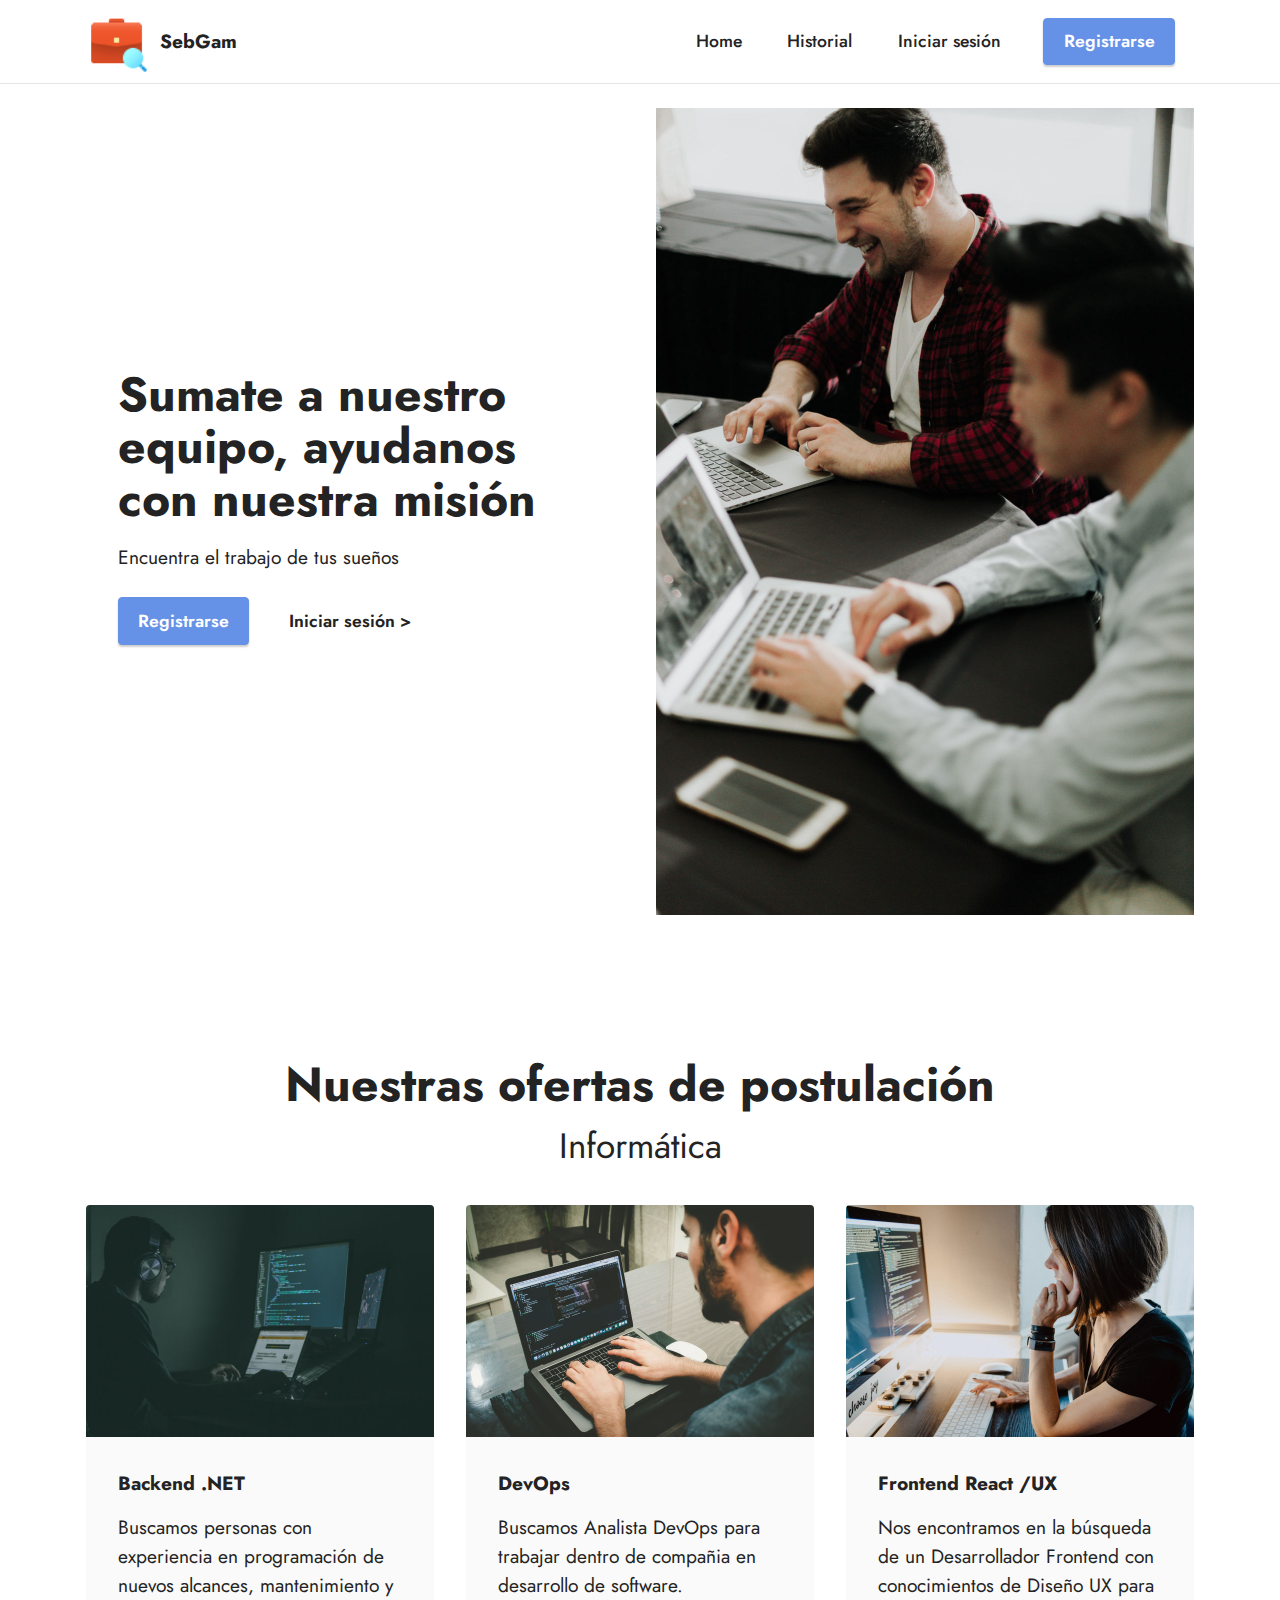
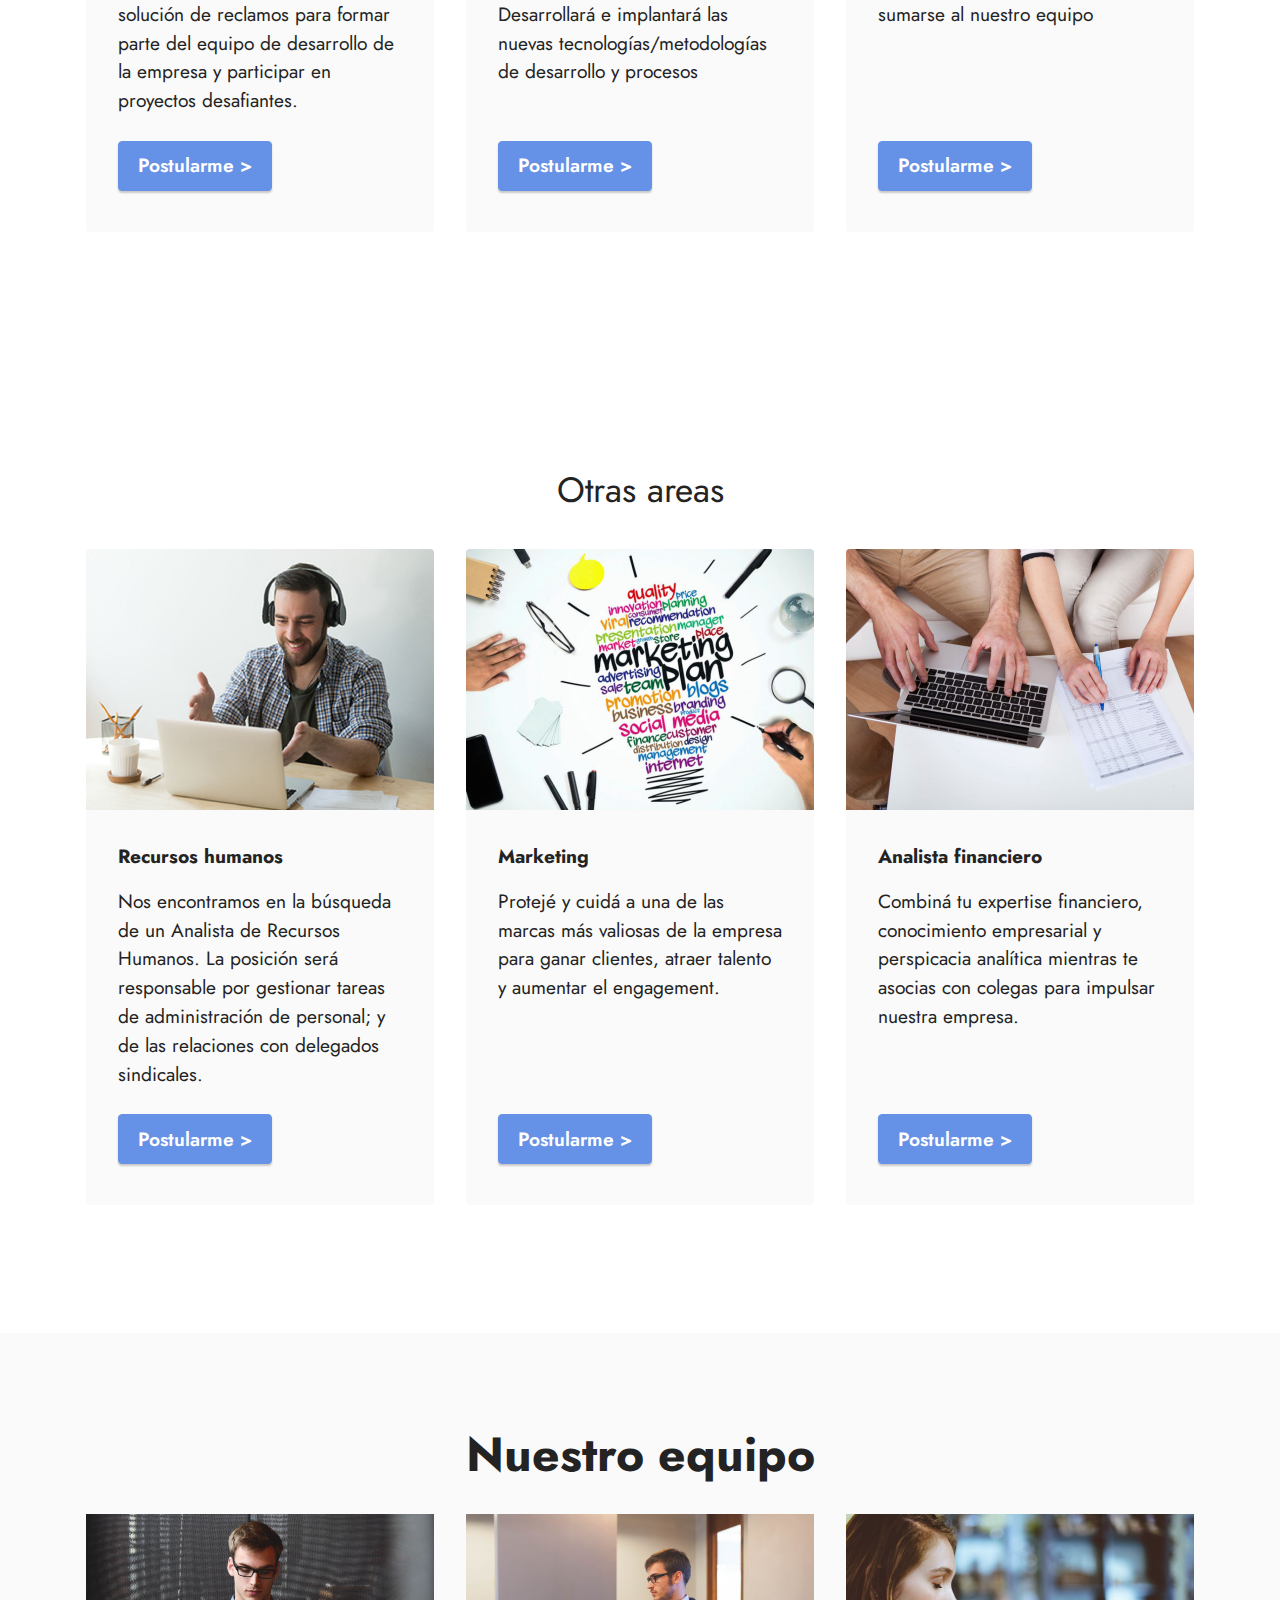
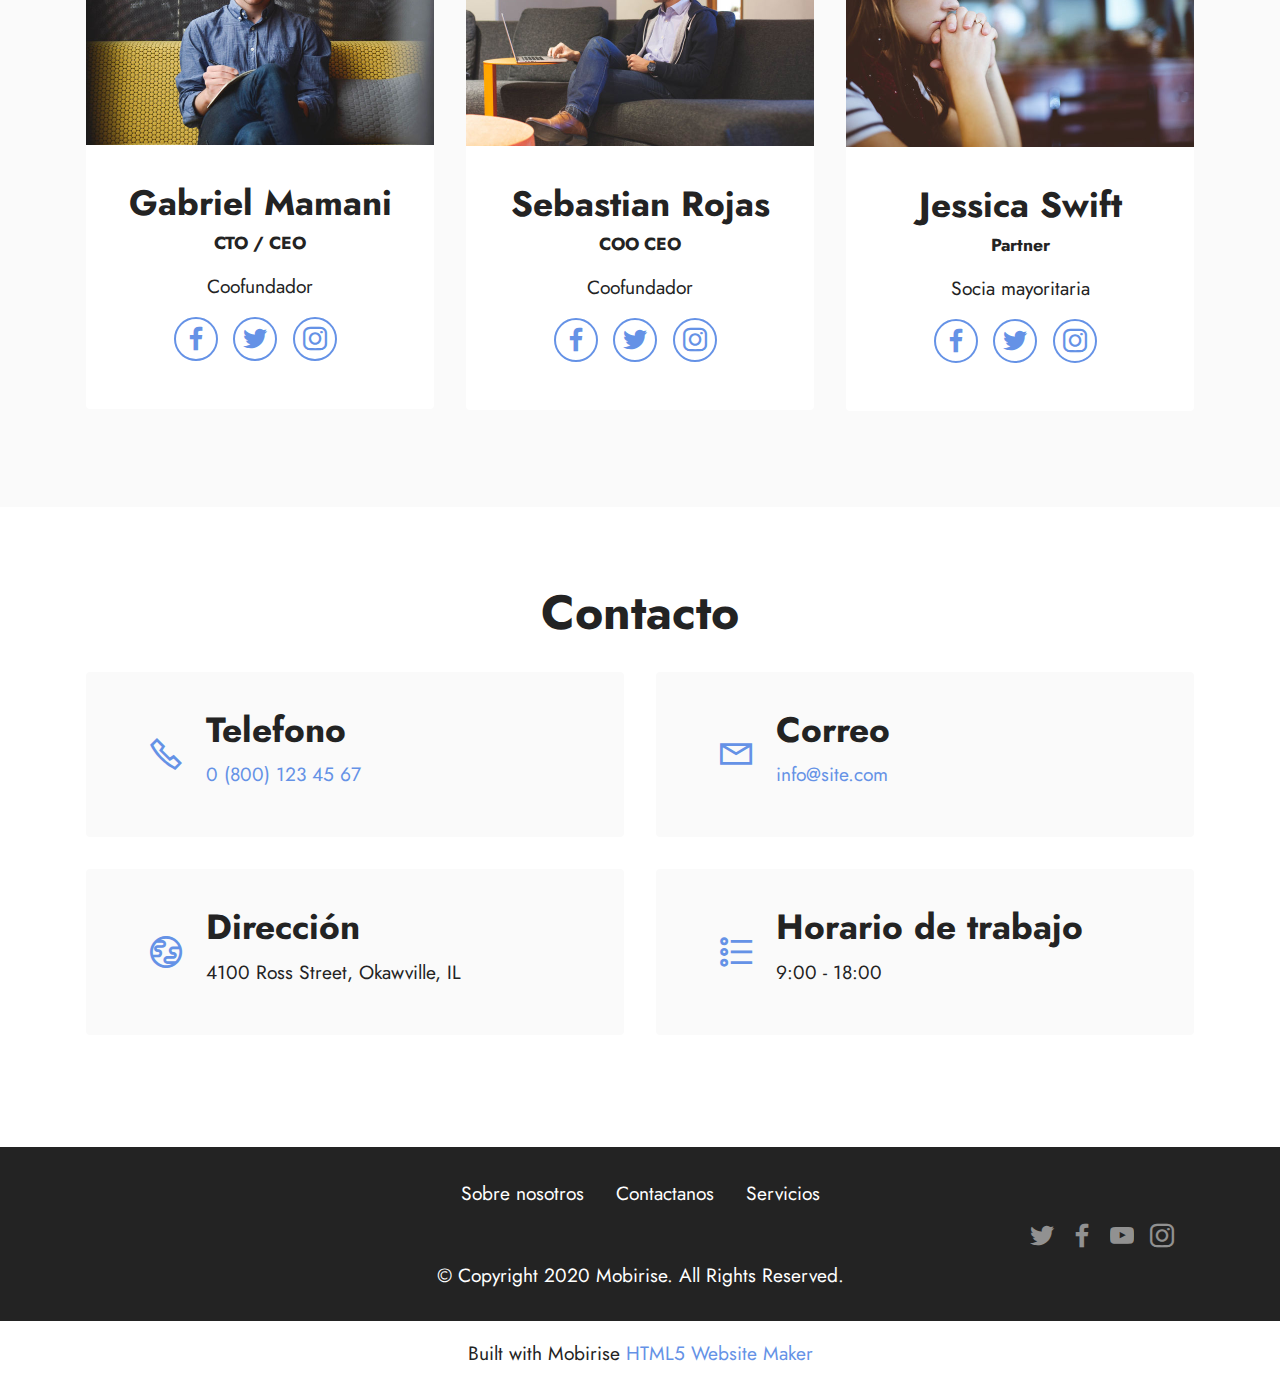
==== commit 61e15b92: "size of cards fixed" ====
--- a/index.html
+++ b/index.html
@@ -228,8 +228,7 @@
               <div class="mbr-section-btn item-footer mt-2">
                 <a
                   href="postulacion.html"
-                  class="btn btn-primary item-btn display-7"
-                  target="_blank"
+                  class="btn btn-primary item-btn display-7"                  
                   >Postularme &gt;</a
                 >
               </div>
@@ -257,8 +256,7 @@
               <div class="mbr-section-btn item-footer mt-2">
                 <a
                   href="postulacion.html"
-                  class="btn btn-primary item-btn display-7"
-                  target="_blank"
+                  class="btn btn-primary item-btn display-7"                  
                   >Postularme &gt;</a
                 >
               </div>
@@ -286,8 +284,7 @@
               <div class="mbr-section-btn item-footer mt-2">
                 <a
                   href="postulacion.html"
-                  class="btn btn-primary item-btn display-7"
-                  target="_blank"
+                  class="btn btn-primary item-btn display-7"                  
                   >Postularme &gt;</a
                 >
               </div>
@@ -320,6 +317,9 @@
                 />
               </div>
               <div class="item-content">
+                <h5 class="item-title mbr-fonts-style display-7">
+                  <strong>Recursos humanos</strong>
+                </h5>
                 <p class="mbr-text mbr-fonts-style mt-3 display-7">
                   Nos encontramos en la búsqueda de un Analista de Recursos
                   Humanos. La posición será responsable por gestionar tareas de
@@ -330,8 +330,7 @@
               <div class="mbr-section-btn item-footer mt-2">
                 <a
                   href="postulacion.html"
-                  class="btn btn-primary item-btn display-7"
-                  target="_blank"
+                  class="btn btn-primary item-btn display-7"                  
                   >Postularme &gt;</a
                 >
               </div>
@@ -346,6 +345,9 @@
                 />
               </div>
               <div class="item-content">
+                <h5 class="item-title mbr-fonts-style display-7">
+                  <strong>Marketing</strong>
+                </h5>
                 <p class="mbr-text mbr-fonts-style mt-3 display-7">
                   Protejé y cuidá a una de las marcas más valiosas de la empresa
                   para ganar clientes, atraer talento y aumentar el engagement.
@@ -354,8 +356,7 @@
               <div class="mbr-section-btn item-footer mt-2">
                 <a
                   href="postulacion.html"
-                  class="btn btn-primary item-btn display-7"
-                  target="_blank"
+                  class="btn btn-primary item-btn display-7"                  
                   >Postularme &gt;</a
                 >
               </div>
@@ -370,6 +371,9 @@
                 />
               </div>
               <div class="item-content">
+                <h5 class="item-title mbr-fonts-style display-7">
+                  <strong>Analista financiero</strong>
+                </h5>
                 <p class="mbr-text mbr-fonts-style mt-3 display-7">
                   Combiná tu expertise financiero, conocimiento empresarial y
                   perspicacia analítica mientras te asocias con colegas para
@@ -379,8 +383,7 @@
               <div class="mbr-section-btn item-footer mt-2">
                 <a
                   href="postulacion.html"
-                  class="btn btn-primary item-btn display-7"
-                  target="_blank"
+                  class="btn btn-primary item-btn display-7"                  
                   >Postularme &gt;</a
                 >
               </div>
